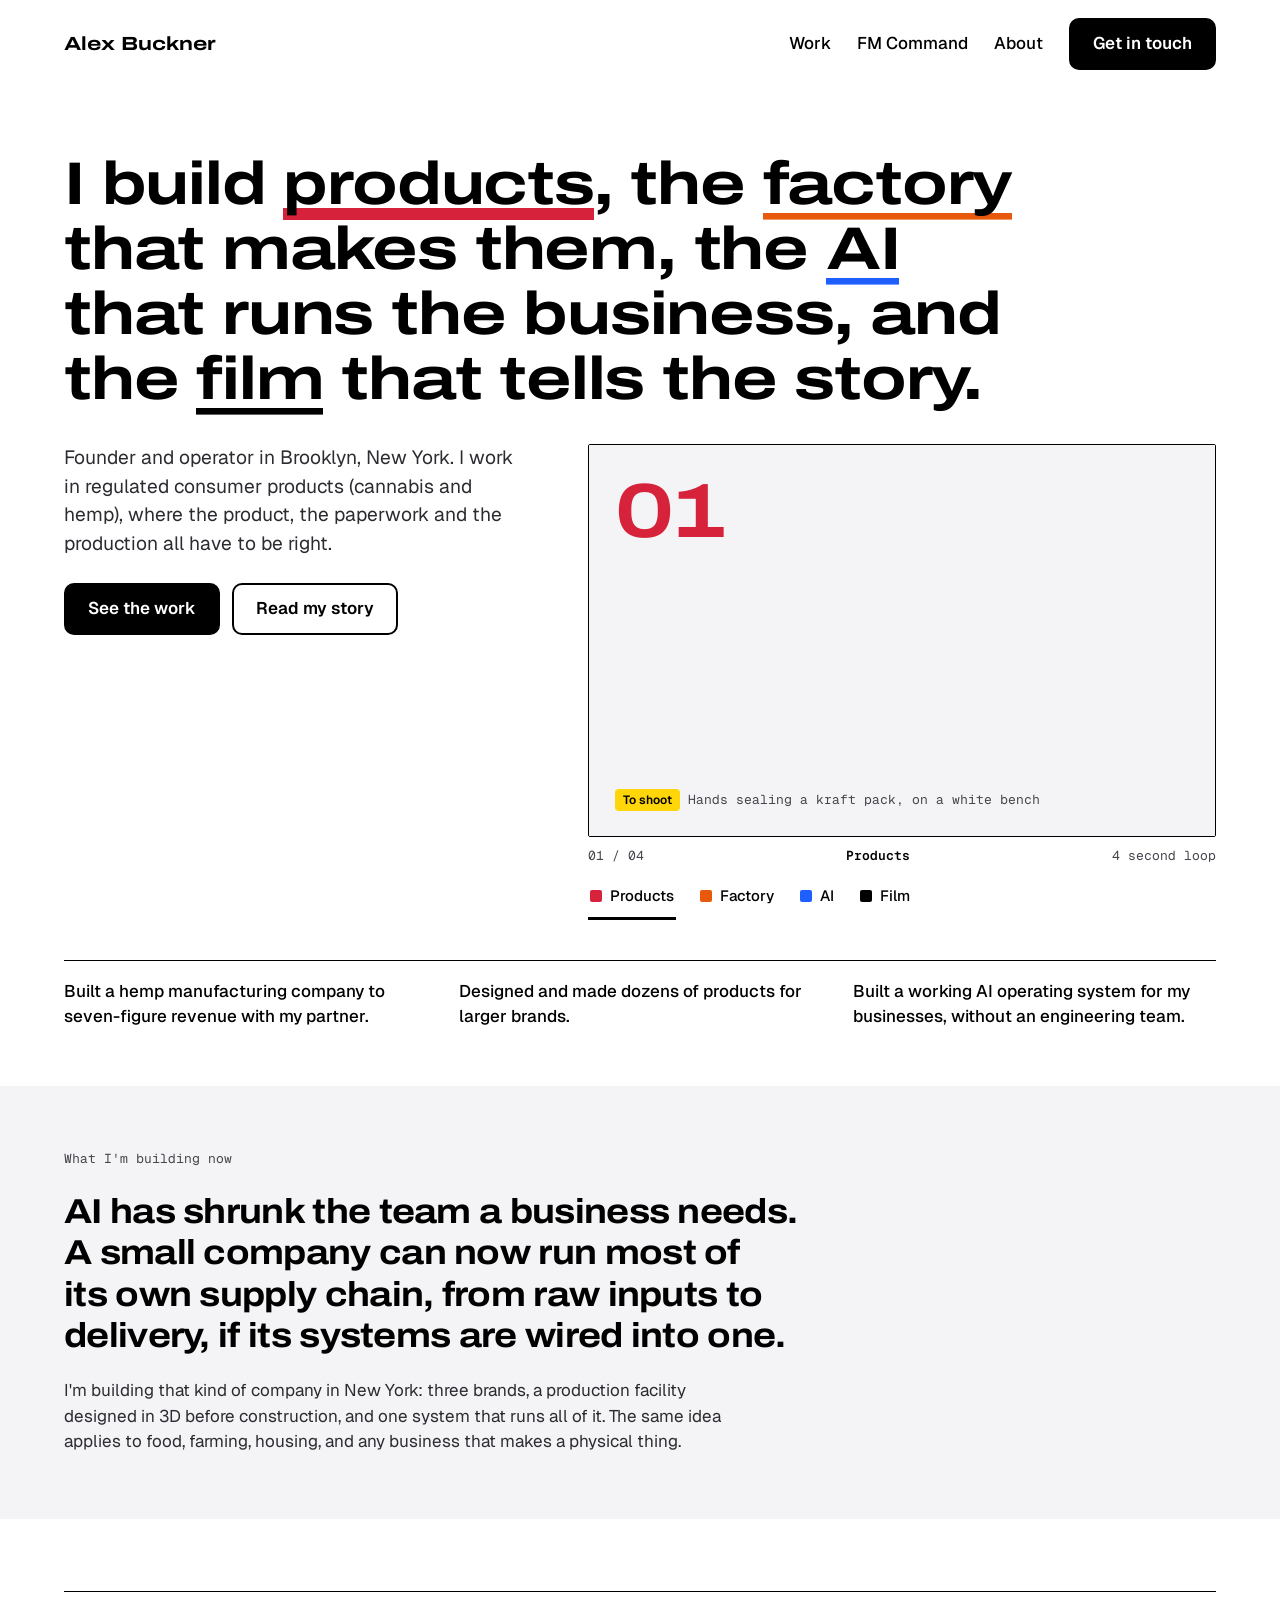
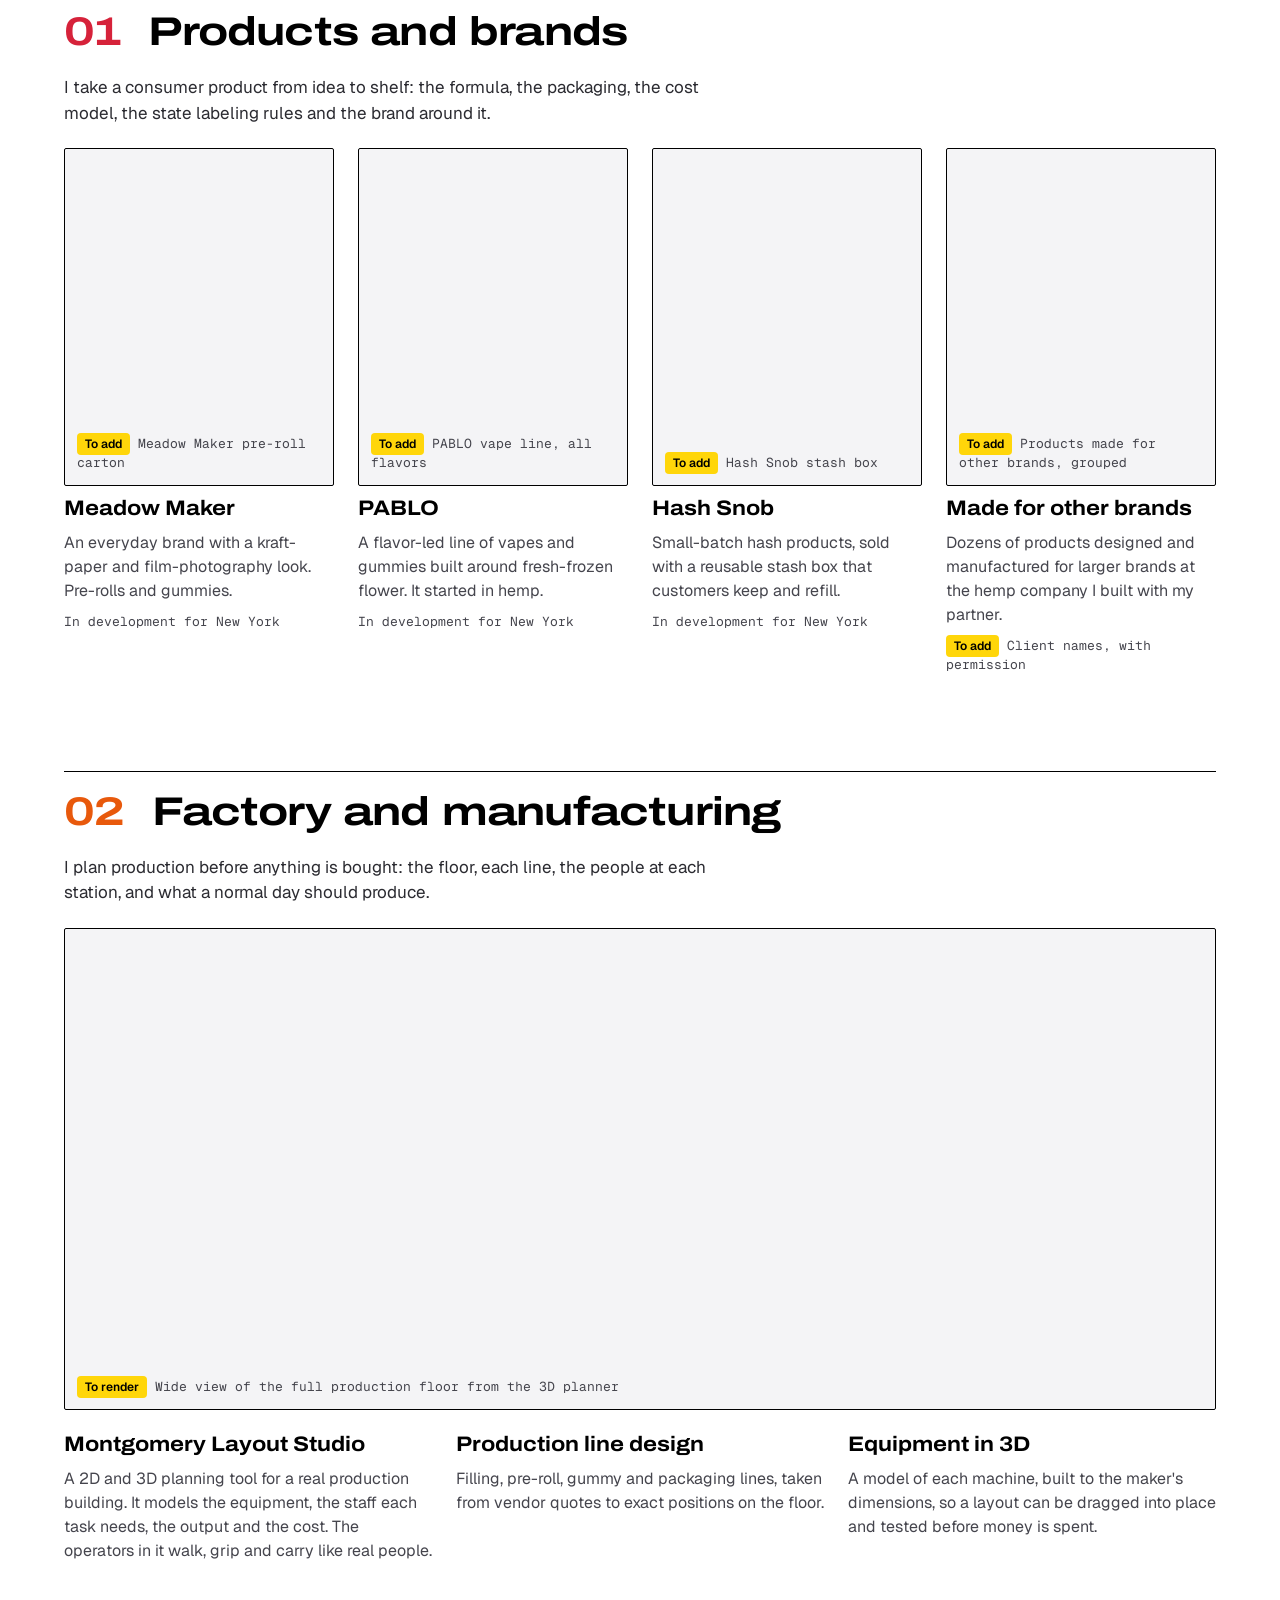
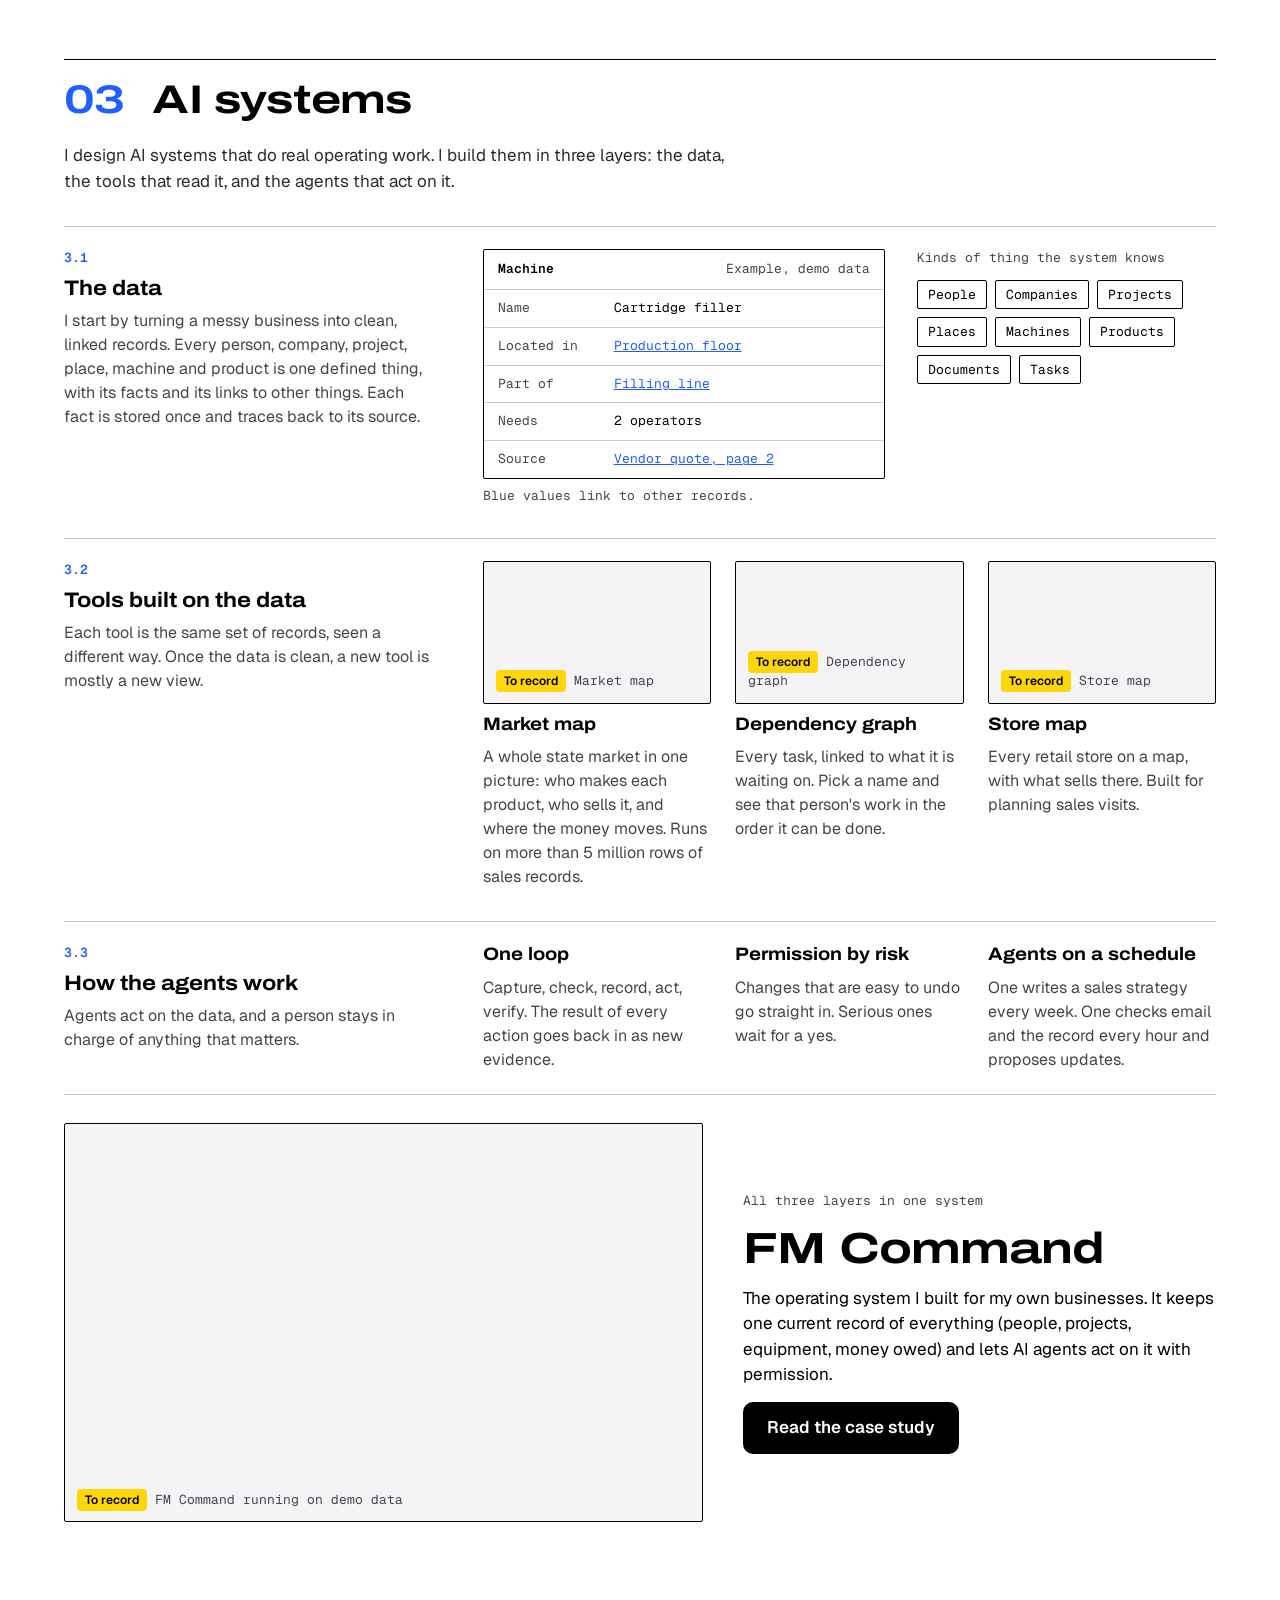
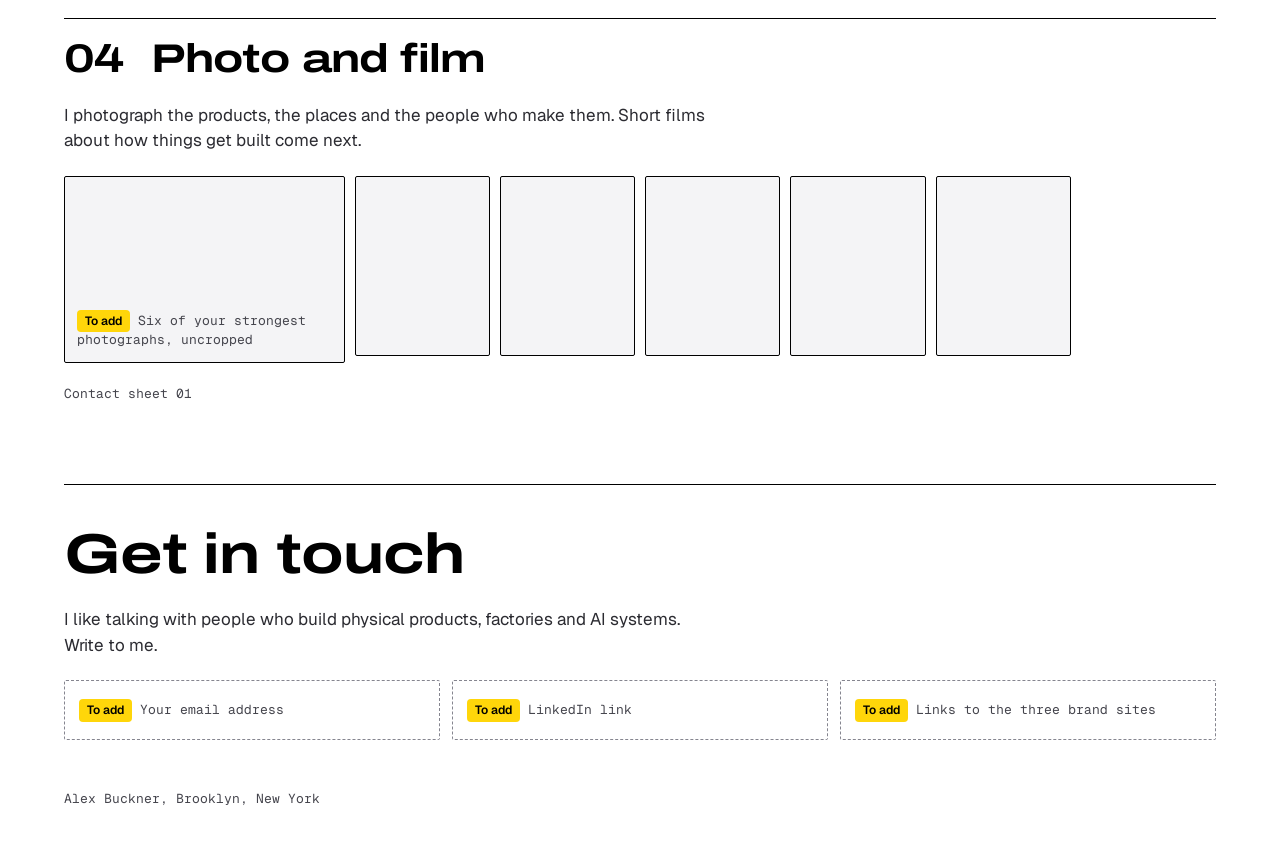
==== index.html @ 39547875 "Start the site from the design canvas: Home, About, FM Command case study, design and collaboration " ====
<!doctype html>
<html lang="en">
<head>
<meta charset="utf-8">
<meta name="viewport" content="width=device-width, initial-scale=1">
<title>Alex Buckner</title>
<meta name="description" content="Founder-operator in Brooklyn. Products, the factory that makes them, the AI that runs the business, and the film that tells the story.">
<meta property="og:title" content="Alex Buckner">
<meta property="og:description" content="Founder-operator in Brooklyn. Products, the factory that makes them, the AI that runs the business, and the film that tells the story.">
<link rel="preconnect" href="https://fonts.googleapis.com">
<link rel="preconnect" href="https://fonts.gstatic.com" crossorigin>
<link href="https://fonts.googleapis.com/css2?family=Archivo:wdth,wght@62..125,100..900&family=Geist:wght@100..900&family=Geist+Mono:wght@100..900&display=swap" rel="stylesheet">
<style>
@view-transition{navigation:auto}
body{margin:0}
p{margin:0}
a{color:#000}a:hover{color:#1F5EFF}
a:focus-visible,button:focus-visible{outline:3px solid #1F5EFF;outline-offset:3px}
.wrap{max-width:1200px;margin:0 auto;padding:0 clamp(20px,5vw,64px)}
.wide{font-family:'Archivo',system-ui,sans-serif;font-stretch:125%;font-weight:700;letter-spacing:-0.02em;line-height:1.08;margin:0;text-wrap:balance}
.h3{font-family:'Archivo',system-ui,sans-serif;margin:0;font-size:21px;font-weight:700;font-stretch:112%;line-height:1.2}
.sub{color:#45454D;font-size:16px}
.mono{font-family:'Geist Mono',ui-monospace,monospace;font-size:13px;line-height:1.45;color:#45454D}
.row{display:flex;flex-wrap:wrap;gap:32px 24px}
.item{min-width:0;display:flex;flex-direction:column;gap:10px}
.g4{display:grid;grid-template-columns:repeat(auto-fill,minmax(230px,1fr));gap:32px 24px}
.g3{display:grid;grid-template-columns:repeat(auto-fill,minmax(300px,1fr));gap:32px 24px}
.frame{box-sizing:border-box;border:1.5px solid #000;border-radius:2px;background:#F4F4F6;display:flex;align-items:flex-end;padding:12px}
.slot{box-sizing:border-box;border:1.5px dashed #85858F;border-radius:2px;display:flex;align-items:center;padding:14px;min-height:60px}
.tag{font-family:'Geist',system-ui,sans-serif;background:#FFD60A;color:#000;font-weight:600;font-size:12px;padding:3px 8px;border-radius:4px;margin-right:8px;white-space:nowrap}
.nav{display:inline-flex;align-items:center;min-height:44px;text-decoration:none;font-weight:500}
.btn{display:inline-flex;align-items:center;min-height:48px;padding:0 22px;border-radius:10px;background:#000;color:#fff;font-weight:600;text-decoration:none;border:2px solid #000;transition:transform .12s ease-out}
.btn:hover{color:#fff;background:#1F5EFF;border-color:#1F5EFF}
.btn:active{transform:scale(.97)}
.u{text-decoration:none;background-repeat:no-repeat;background-position:0 100%;padding-bottom:.05em;transition:background-size .24s cubic-bezier(.23,1,.32,1)}
.shot{position:absolute;inset:0;box-sizing:border-box;display:flex;flex-direction:column;justify-content:space-between;padding:clamp(14px,2.2vw,26px);background:#F4F4F6;transition:opacity .3s ease}
.tab{display:inline-flex;align-items:center;gap:8px;min-height:44px;padding:0 2px;background:none;border:0;border-bottom:3px solid transparent;font:inherit;font-size:15px;font-weight:500;color:#000;cursor:pointer}
.key{flex:none;width:12px;height:12px;border-radius:2px}
.layer{display:flex;flex-wrap:wrap;gap:20px 48px;border-top:1px solid #C9C9CF;padding-top:22px;margin-top:10px}
.lhead{flex:1 1 240px;min-width:0;display:flex;flex-direction:column;gap:8px}
.lbody{flex:2.4 1 420px;min-width:0}
.g2{display:grid;grid-template-columns:repeat(auto-fill,minmax(190px,1fr));gap:28px 24px}
.kv{display:flex;flex-wrap:wrap;gap:2px 16px;padding:9px 14px;border-top:1px solid #C9C9CF}
.k{flex:0 0 100px}
.chip{font-family:'Geist Mono',ui-monospace,monospace;font-size:13px;color:#000;border:1px solid #000;border-radius:2px;padding:4px 10px}
.chap{border-top:1.5px solid #000;padding-top:18px;display:flex;flex-wrap:wrap;gap:6px 28px;align-items:baseline;font-size:clamp(26px,3.2vw,40px)}
@media (prefers-reduced-motion:no-preference){
.u{animation:draw .4s cubic-bezier(.23,1,.32,1) backwards}
.ap{animation:open .8s cubic-bezier(.23,1,.32,1) .3s backwards}
@keyframes draw{from{background-size:0% .11em}}
@keyframes open{from{clip-path:inset(49% 0 49% 0)}}
}
</style>
</head>
<body>
<div style="font-family: 'Geist', system-ui, sans-serif; font-size: 17px; line-height: 1.5; color: #000; background: #fff">

<header class="wrap" style="display: flex; flex-wrap: wrap; align-items: center; justify-content: space-between; gap: 8px 24px; padding-top: 18px; padding-bottom: 18px">
<a href="index.html" class="nav" style="font-family: 'Archivo', system-ui, sans-serif; font-stretch: 125%; font-weight: 700; font-size: 19px">Alex Buckner</a>
<nav aria-label="Main" style="display: flex; flex-wrap: wrap; align-items: center; gap: 6px 26px">
<a href="#work" class="nav">Work</a>
<a href="fm-command.html" class="nav">FM Command</a>
<a href="about.html" class="nav">About</a>
<a href="#contact" class="btn">Get in touch</a>
</nav>
</header>

<section class="wrap" style="padding-top: clamp(28px, 5vw, 72px); padding-bottom: 40px; display: flex; flex-direction: column; gap: 32px">
<h1 class="wide" style="font-size: clamp(34px, 4.7vw, 66px)">I build <a href="#products" class="u" data-pick="0" style="background-image: linear-gradient(#D6223A, #D6223A); background-size: 100% .2em">products</a>, the <a href="#factory" class="u" data-pick="1" style="background-image: linear-gradient(#E8590C, #E8590C); background-size: 100% .11em; animation-delay: .12s">factory</a> that makes them, the <a href="#ai" class="u" data-pick="2" style="background-image: linear-gradient(#1F5EFF, #1F5EFF); background-size: 100% .11em; animation-delay: .24s">AI</a> that runs the business, and the <a href="#film" class="u" data-pick="3" style="background-image: linear-gradient(#000, #000); background-size: 100% .11em; animation-delay: .36s">film</a> that tells the story.</h1>
<div style="display: flex; flex-wrap: wrap; gap: 32px 56px; align-items: flex-start">
<div style="flex: 1 1 320px; min-width: 0; display: flex; flex-direction: column; gap: 24px">
<p style="font-size: clamp(18px, 1.5vw, 21px); max-width: 600px; color: #2B2B31">Founder and operator in Brooklyn, New York. I work in regulated consumer products (cannabis and hemp), where the product, the paperwork and the production all have to be right.</p>
<div class="row" style="gap: 12px">
<a href="#work" class="btn">See the work</a>
<a href="about.html" class="btn" style="background: #fff; color: #000">Read my story</a>
</div>
</div>
<div style="flex: 1.4 1 420px; min-width: 0; display: flex; flex-direction: column; gap: 10px">
<div class="ap" style="position: relative; aspect-ratio: 16 / 10; border: 1.5px solid #000; border-radius: 2px; overflow: hidden; background: #F4F4F6">
<div class="shot" data-shot="0" style="opacity: 1"><p class="wide" style="font-size: clamp(44px, 6vw, 88px); color: #D6223A">01</p><p class="mono"><span class="tag">To shoot</span>Hands sealing a kraft pack, on a white bench</p></div>
<div class="shot" data-shot="1" style="opacity: 0"><p class="wide" style="font-size: clamp(44px, 6vw, 88px); color: #E8590C">02</p><p class="mono"><span class="tag">To render</span>Slow camera move through the 3D factory model</p></div>
<div class="shot" data-shot="2" style="opacity: 0"><p class="wide" style="font-size: clamp(44px, 6vw, 88px); color: #1F5EFF">03</p><p class="mono"><span class="tag">To record</span>FM Command screen capture, demo data</p></div>
<div class="shot" data-shot="3" style="opacity: 0"><p class="wide" style="font-size: clamp(44px, 6vw, 88px); color: #000">04</p><p class="mono"><span class="tag">To shoot</span>Your hands on a lens ring, close</p></div>
</div>
<div class="mono" style="display: flex; flex-wrap: wrap; justify-content: space-between; gap: 4px 20px"><span data-cap-num>01 / 04</span><span data-cap-name style="color: #000; font-weight: 600">Products</span><span>4 second loop</span></div>
<div style="display: flex; flex-wrap: wrap; gap: 4px 22px">
<button type="button" class="tab" data-pick="0" aria-pressed="true" style="border-bottom-color: #000"><span class="key" style="background: #D6223A" aria-hidden="true"></span>Products</button>
<button type="button" class="tab" data-pick="1" aria-pressed="false" style="border-bottom-color: transparent"><span class="key" style="background: #E8590C" aria-hidden="true"></span>Factory</button>
<button type="button" class="tab" data-pick="2" aria-pressed="false" style="border-bottom-color: transparent"><span class="key" style="background: #1F5EFF" aria-hidden="true"></span>AI</button>
<button type="button" class="tab" data-pick="3" aria-pressed="false" style="border-bottom-color: transparent"><span class="key" style="background: #000" aria-hidden="true"></span>Film</button>
</div>
</div>
</div>
</section>

<section class="wrap" style="padding-bottom: 56px">
<div class="row" style="gap: 20px 32px; border-top: 1.5px solid #000; padding-top: 18px">
<p style="flex: 1 1 240px; font-weight: 500">Built a hemp manufacturing company to seven-figure revenue with my partner.</p>
<p style="flex: 1 1 240px; font-weight: 500">Designed and made dozens of products for larger brands.</p>
<p style="flex: 1 1 240px; font-weight: 500">Built a working AI operating system for my businesses, without an engineering team.</p>
</div>
</section>

<section style="background: #F4F4F6">
<div class="wrap" style="padding-top: 64px; padding-bottom: 64px; display: flex; flex-direction: column; gap: 22px">
<p class="mono">What I'm building now</p>
<p class="wide" style="font-size: clamp(22px, 2.7vw, 36px); line-height: 1.2; max-width: 980px; font-stretch: 112%">AI has shrunk the team a business needs. A small company can now run most of its own supply chain, from raw inputs to delivery, if its systems are wired into one.</p>
<p style="max-width: 680px; color: #2B2B31">I'm building that kind of company in New York: three brands, a production facility designed in 3D before construction, and one system that runs all of it. The same idea applies to food, farming, housing, and any business that makes a physical thing.</p>
</div>
</section>

<div id="work">

<section id="products" class="wrap" style="padding-top: 72px; padding-bottom: 40px; display: flex; flex-direction: column; gap: 22px">
<div class="chap"><p class="wide" style="font-size: inherit; color: #D6223A" aria-hidden="true">01</p><h2 class="wide" style="font-size: inherit">Products and brands</h2></div>
<p style="max-width: 680px; color: #2B2B31">I take a consumer product from idea to shelf: the formula, the packaging, the cost model, the state labeling rules and the brand around it.</p>
<div class="g4">
<article class="item">
<div class="frame mono" style="aspect-ratio: 4 / 5"><span><span class="tag">To add</span>Meadow Maker pre-roll carton</span></div>
<h3 class="h3">Meadow Maker</h3>
<p class="sub">An everyday brand with a kraft-paper and film-photography look. Pre-rolls and gummies.</p>
<p class="mono">In development for New York</p>
</article>
<article class="item">
<div class="frame mono" style="aspect-ratio: 4 / 5"><span><span class="tag">To add</span>PABLO vape line, all flavors</span></div>
<h3 class="h3">PABLO</h3>
<p class="sub">A flavor-led line of vapes and gummies built around fresh-frozen flower. It started in hemp.</p>
<p class="mono">In development for New York</p>
</article>
<article class="item">
<div class="frame mono" style="aspect-ratio: 4 / 5"><span><span class="tag">To add</span>Hash Snob stash box</span></div>
<h3 class="h3">Hash Snob</h3>
<p class="sub">Small-batch hash products, sold with a reusable stash box that customers keep and refill.</p>
<p class="mono">In development for New York</p>
</article>
<article class="item">
<div class="frame mono" style="aspect-ratio: 4 / 5"><span><span class="tag">To add</span>Products made for other brands, grouped</span></div>
<h3 class="h3">Made for other brands</h3>
<p class="sub">Dozens of products designed and manufactured for larger brands at the hemp company I built with my partner.</p>
<p class="mono"><span class="tag">To add</span>Client names, with permission</p>
</article>
</div>
</section>

<section id="factory" class="wrap" style="padding-top: 56px; padding-bottom: 40px; display: flex; flex-direction: column; gap: 22px">
<div class="chap"><p class="wide" style="font-size: inherit; color: #E8590C" aria-hidden="true">02</p><h2 class="wide" style="font-size: inherit">Factory and manufacturing</h2></div>
<p style="max-width: 680px; color: #2B2B31">I plan production before anything is bought: the floor, each line, the people at each station, and what a normal day should produce.</p>
<div class="frame mono" style="aspect-ratio: 2.39 / 1"><span><span class="tag">To render</span>Wide view of the full production floor from the 3D planner</span></div>
<div class="g3">
<article class="item">
<h3 class="h3">Montgomery Layout Studio</h3>
<p class="sub">A 2D and 3D planning tool for a real production building. It models the equipment, the staff each task needs, the output and the cost. The operators in it walk, grip and carry like real people.</p>
</article>
<article class="item">
<h3 class="h3">Production line design</h3>
<p class="sub">Filling, pre-roll, gummy and packaging lines, taken from vendor quotes to exact positions on the floor.</p>
</article>
<article class="item">
<h3 class="h3">Equipment in 3D</h3>
<p class="sub">A model of each machine, built to the maker's dimensions, so a layout can be dragged into place and tested before money is spent.</p>
</article>
</div>
</section>

<section id="ai" class="wrap" style="padding-top: 56px; padding-bottom: 40px; display: flex; flex-direction: column; gap: 22px">
<div class="chap"><p class="wide" style="font-size: inherit; color: #1F5EFF" aria-hidden="true">03</p><h2 class="wide" style="font-size: inherit">AI systems</h2></div>
<p style="max-width: 680px; color: #2B2B31">I design AI systems that do real operating work. I build them in three layers: the data, the tools that read it, and the agents that act on it.</p>

<div class="layer">
<div class="lhead">
<p class="mono" style="color: #1F5EFF; font-weight: 600">3.1</p>
<h3 class="h3">The data</h3>
<p class="sub">I start by turning a messy business into clean, linked records. Every person, company, project, place, machine and product is one defined thing, with its facts and its links to other things. Each fact is stored once and traces back to its source.</p>
</div>
<div class="lbody" style="display: flex; flex-wrap: wrap; gap: 20px 32px; align-items: flex-start">
<div style="flex: 1.3 1 300px; min-width: 0; display: flex; flex-direction: column; gap: 8px">
<div class="mono" style="border: 1.5px solid #000; border-radius: 2px">
<p style="display: flex; flex-wrap: wrap; justify-content: space-between; gap: 2px 12px; padding: 10px 14px"><span style="color: #000; font-weight: 600">Machine</span><span>Example, demo data</span></p>
<p class="kv"><span class="k">Name</span><span style="color: #000">Cartridge filler</span></p>
<p class="kv"><span class="k">Located in</span><span style="color: #1F5EFF; text-decoration: underline">Production floor</span></p>
<p class="kv"><span class="k">Part of</span><span style="color: #1F5EFF; text-decoration: underline">Filling line</span></p>
<p class="kv"><span class="k">Needs</span><span style="color: #000">2 operators</span></p>
<p class="kv"><span class="k">Source</span><span style="color: #1F5EFF; text-decoration: underline">Vendor quote, page 2</span></p>
</div>
<p class="mono">Blue values link to other records.</p>
</div>
<div style="flex: 1 1 220px; min-width: 0; display: flex; flex-direction: column; gap: 12px">
<p class="mono">Kinds of thing the system knows</p>
<div style="display: flex; flex-wrap: wrap; gap: 8px">
<span class="chip">People</span><span class="chip">Companies</span><span class="chip">Projects</span><span class="chip">Places</span><span class="chip">Machines</span><span class="chip">Products</span><span class="chip">Documents</span><span class="chip">Tasks</span>
</div>
</div>
</div>
</div>

<div class="layer">
<div class="lhead">
<p class="mono" style="color: #1F5EFF; font-weight: 600">3.2</p>
<h3 class="h3">Tools built on the data</h3>
<p class="sub">Each tool is the same set of records, seen a different way. Once the data is clean, a new tool is mostly a new view.</p>
</div>
<div class="lbody g2">
<article class="item">
<div class="frame mono" style="aspect-ratio: 16 / 10"><span><span class="tag">To record</span>Market map</span></div>
<h3 class="h3" style="font-size: 18px">Market map</h3>
<p class="sub">A whole state market in one picture: who makes each product, who sells it, and where the money moves. Runs on more than 5 million rows of sales records.</p>
</article>
<article class="item">
<div class="frame mono" style="aspect-ratio: 16 / 10"><span><span class="tag">To record</span>Dependency graph</span></div>
<h3 class="h3" style="font-size: 18px">Dependency graph</h3>
<p class="sub">Every task, linked to what it is waiting on. Pick a name and see that person's work in the order it can be done.</p>
</article>
<article class="item">
<div class="frame mono" style="aspect-ratio: 16 / 10"><span><span class="tag">To record</span>Store map</span></div>
<h3 class="h3" style="font-size: 18px">Store map</h3>
<p class="sub">Every retail store on a map, with what sells there. Built for planning sales visits.</p>
</article>
</div>
</div>

<div class="layer">
<div class="lhead">
<p class="mono" style="color: #1F5EFF; font-weight: 600">3.3</p>
<h3 class="h3">How the agents work</h3>
<p class="sub">Agents act on the data, and a person stays in charge of anything that matters.</p>
</div>
<div class="lbody g2">
<article class="item">
<h3 class="h3" style="font-size: 18px">One loop</h3>
<p class="sub">Capture, check, record, act, verify. The result of every action goes back in as new evidence.</p>
</article>
<article class="item">
<h3 class="h3" style="font-size: 18px">Permission by risk</h3>
<p class="sub">Changes that are easy to undo go straight in. Serious ones wait for a yes.</p>
</article>
<article class="item">
<h3 class="h3" style="font-size: 18px">Agents on a schedule</h3>
<p class="sub">One writes a sales strategy every week. One checks email and the record every hour and proposes updates.</p>
</article>
</div>
</div>

<article style="border-top: 1px solid #C9C9CF; padding-top: 28px; display: flex; flex-wrap: wrap; gap: 24px 40px; align-items: center">
<div class="frame mono" style="flex: 1.5 1 380px; min-width: 0; aspect-ratio: 16 / 10"><span><span class="tag">To record</span>FM Command running on demo data</span></div>
<div style="flex: 1 1 300px; min-width: 0; display: flex; flex-direction: column; gap: 14px; align-items: flex-start">
<p class="mono">All three layers in one system</p>
<h3 class="wide" style="font-size: clamp(28px, 3.4vw, 44px)">FM Command</h3>
<p>The operating system I built for my own businesses. It keeps one current record of everything (people, projects, equipment, money owed) and lets AI agents act on it with permission.</p>
<a href="fm-command.html" class="btn">Read the case study</a>
</div>
</article>
</section>

<section id="film" class="wrap" style="padding-top: 56px; padding-bottom: 80px; display: flex; flex-direction: column; gap: 22px">
<div class="chap"><p class="wide" style="font-size: inherit; color: #000" aria-hidden="true">04</p><h2 class="wide" style="font-size: inherit">Photo and film</h2></div>
<p style="max-width: 680px; color: #2B2B31">I photograph the products, the places and the people who make them. Short films about how things get built come next.</p>
<div style="display: grid; grid-template-columns: repeat(auto-fill, minmax(130px, 1fr)); gap: 10px">
<div class="frame mono" style="grid-column: span 2; aspect-ratio: 3 / 2"><span><span class="tag">To add</span>Six of your strongest photographs, uncropped</span></div>
<div class="frame" style="aspect-ratio: 3 / 4"></div>
<div class="frame" style="aspect-ratio: 3 / 4"></div>
<div class="frame" style="aspect-ratio: 3 / 4"></div>
<div class="frame" style="aspect-ratio: 3 / 4"></div>
<div class="frame" style="aspect-ratio: 3 / 4"></div>
</div>
<p class="mono">Contact sheet 01</p>
</section>

</div>

<footer id="contact" class="wrap" style="padding-bottom: 56px">
<div style="border-top: 1.5px solid #000; padding-top: 40px; display: flex; flex-direction: column; gap: 22px">
<h2 class="wide" style="font-size: clamp(30px, 4.4vw, 60px)">Get in touch</h2>
<p style="max-width: 640px; color: #2B2B31">I like talking with people who build physical products, factories and AI systems. Write to me.</p>
<div class="row" style="gap: 12px">
<p class="slot mono" style="flex: 1 1 240px"><span class="tag">To add</span>Your email address</p>
<p class="slot mono" style="flex: 1 1 240px"><span class="tag">To add</span>LinkedIn link</p>
<p class="slot mono" style="flex: 1 1 240px"><span class="tag">To add</span>Links to the three brand sites</p>
</div>
<p class="mono" style="margin-top: 28px">Alex Buckner, Brooklyn, New York</p>
</div>
</footer>

</div>
<script src="hero.js" defer></script>
</body>
</html>
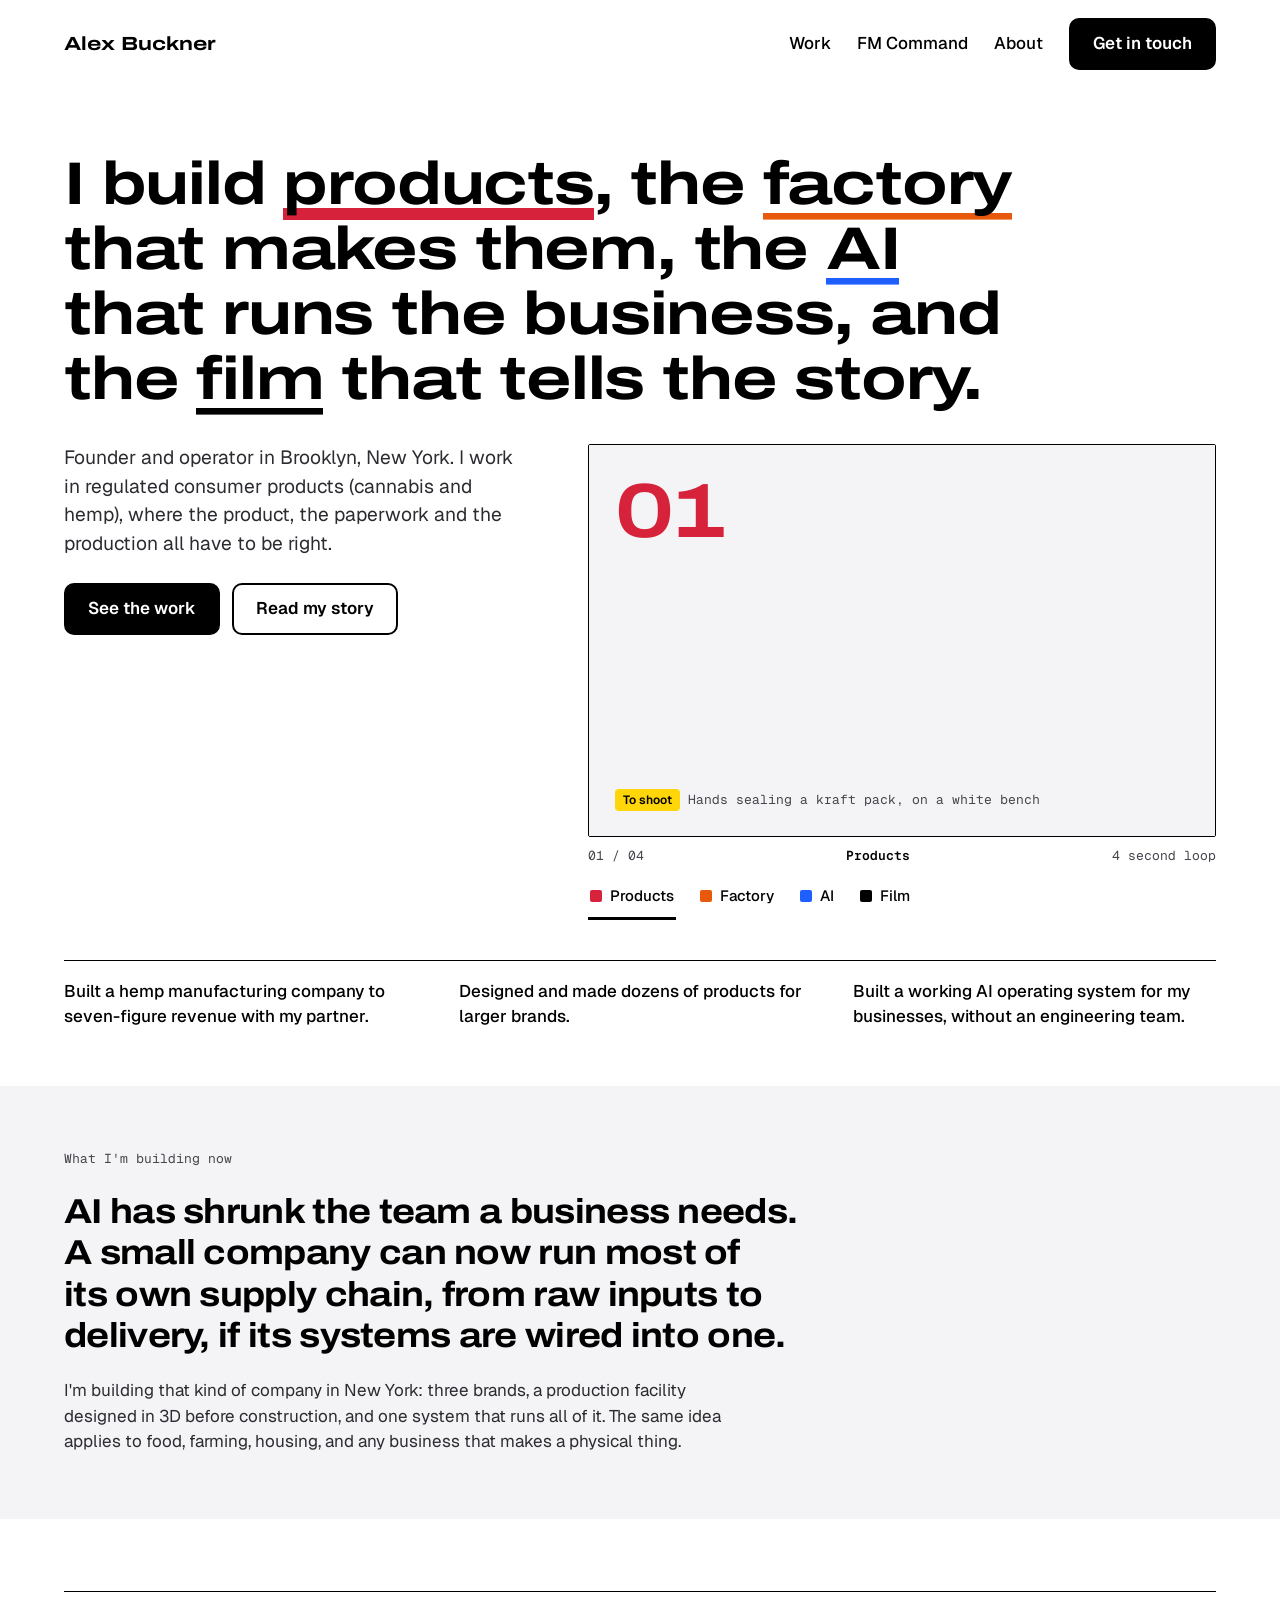
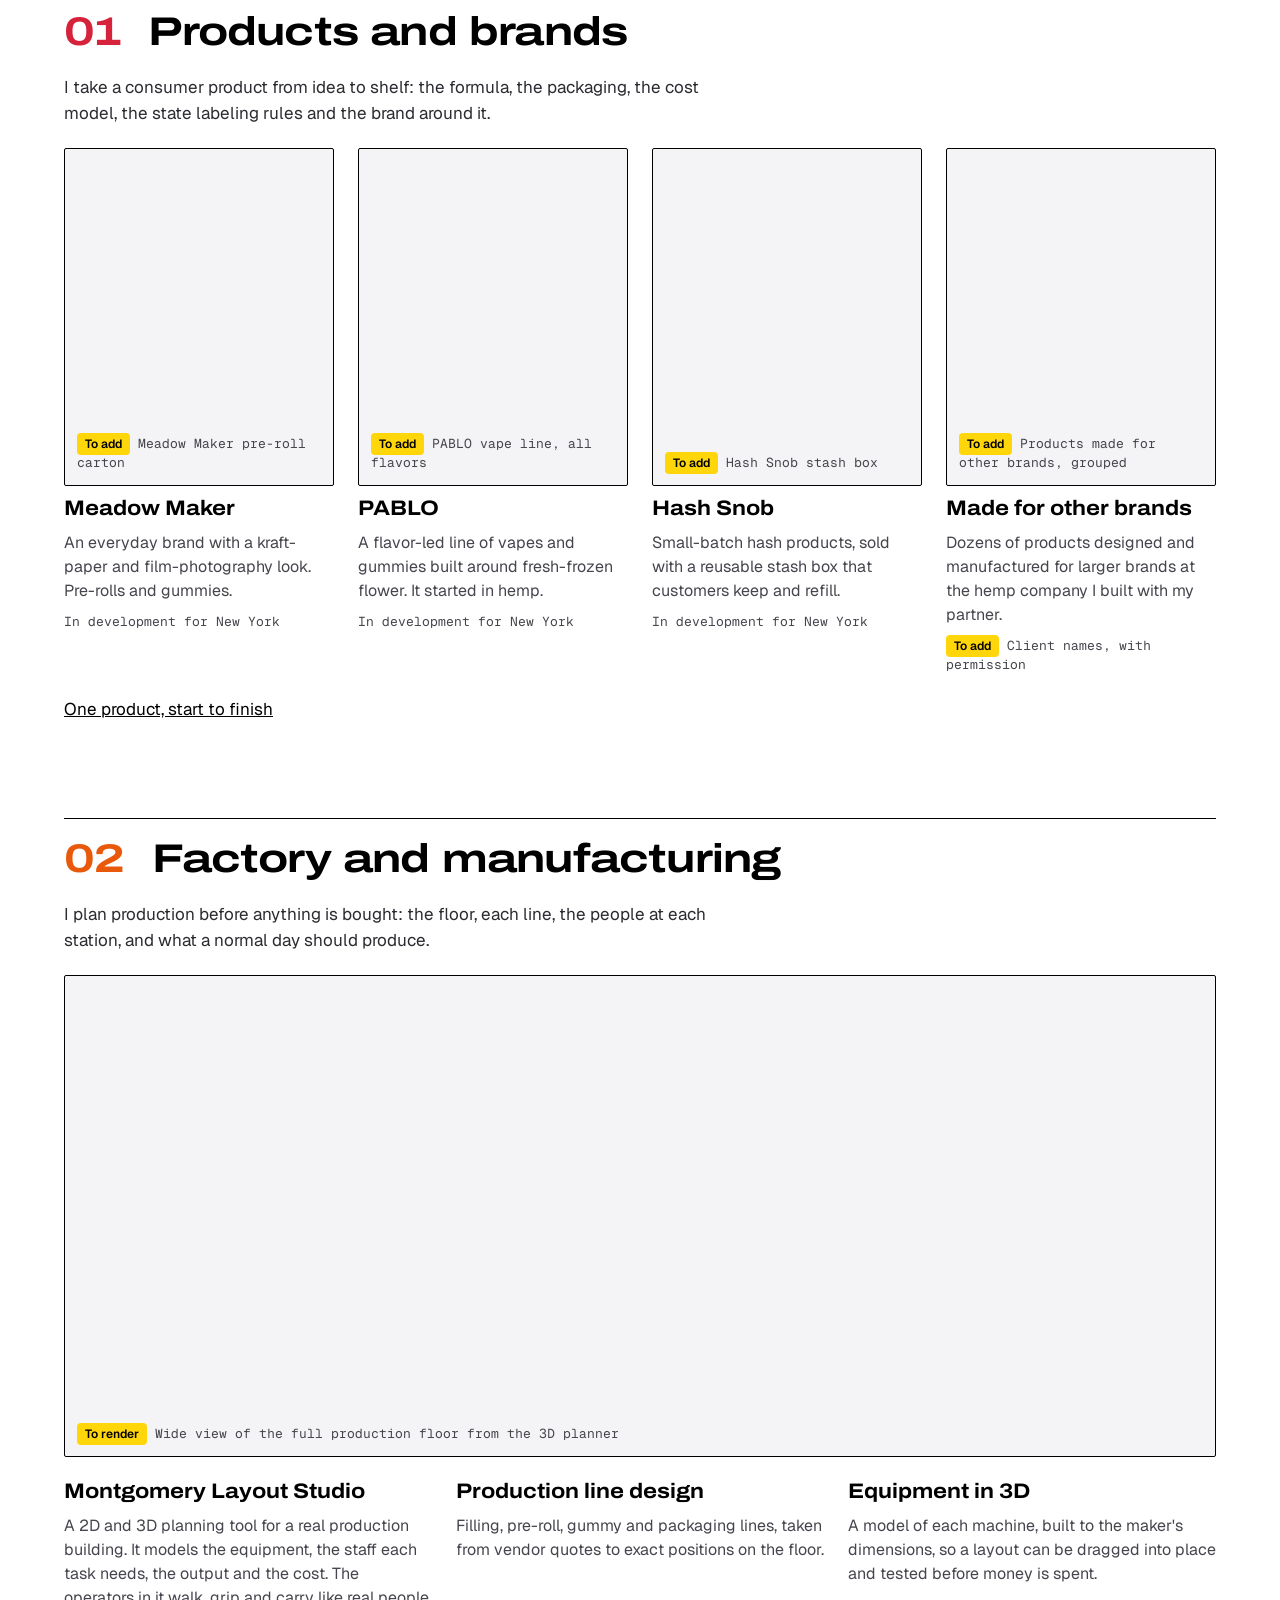
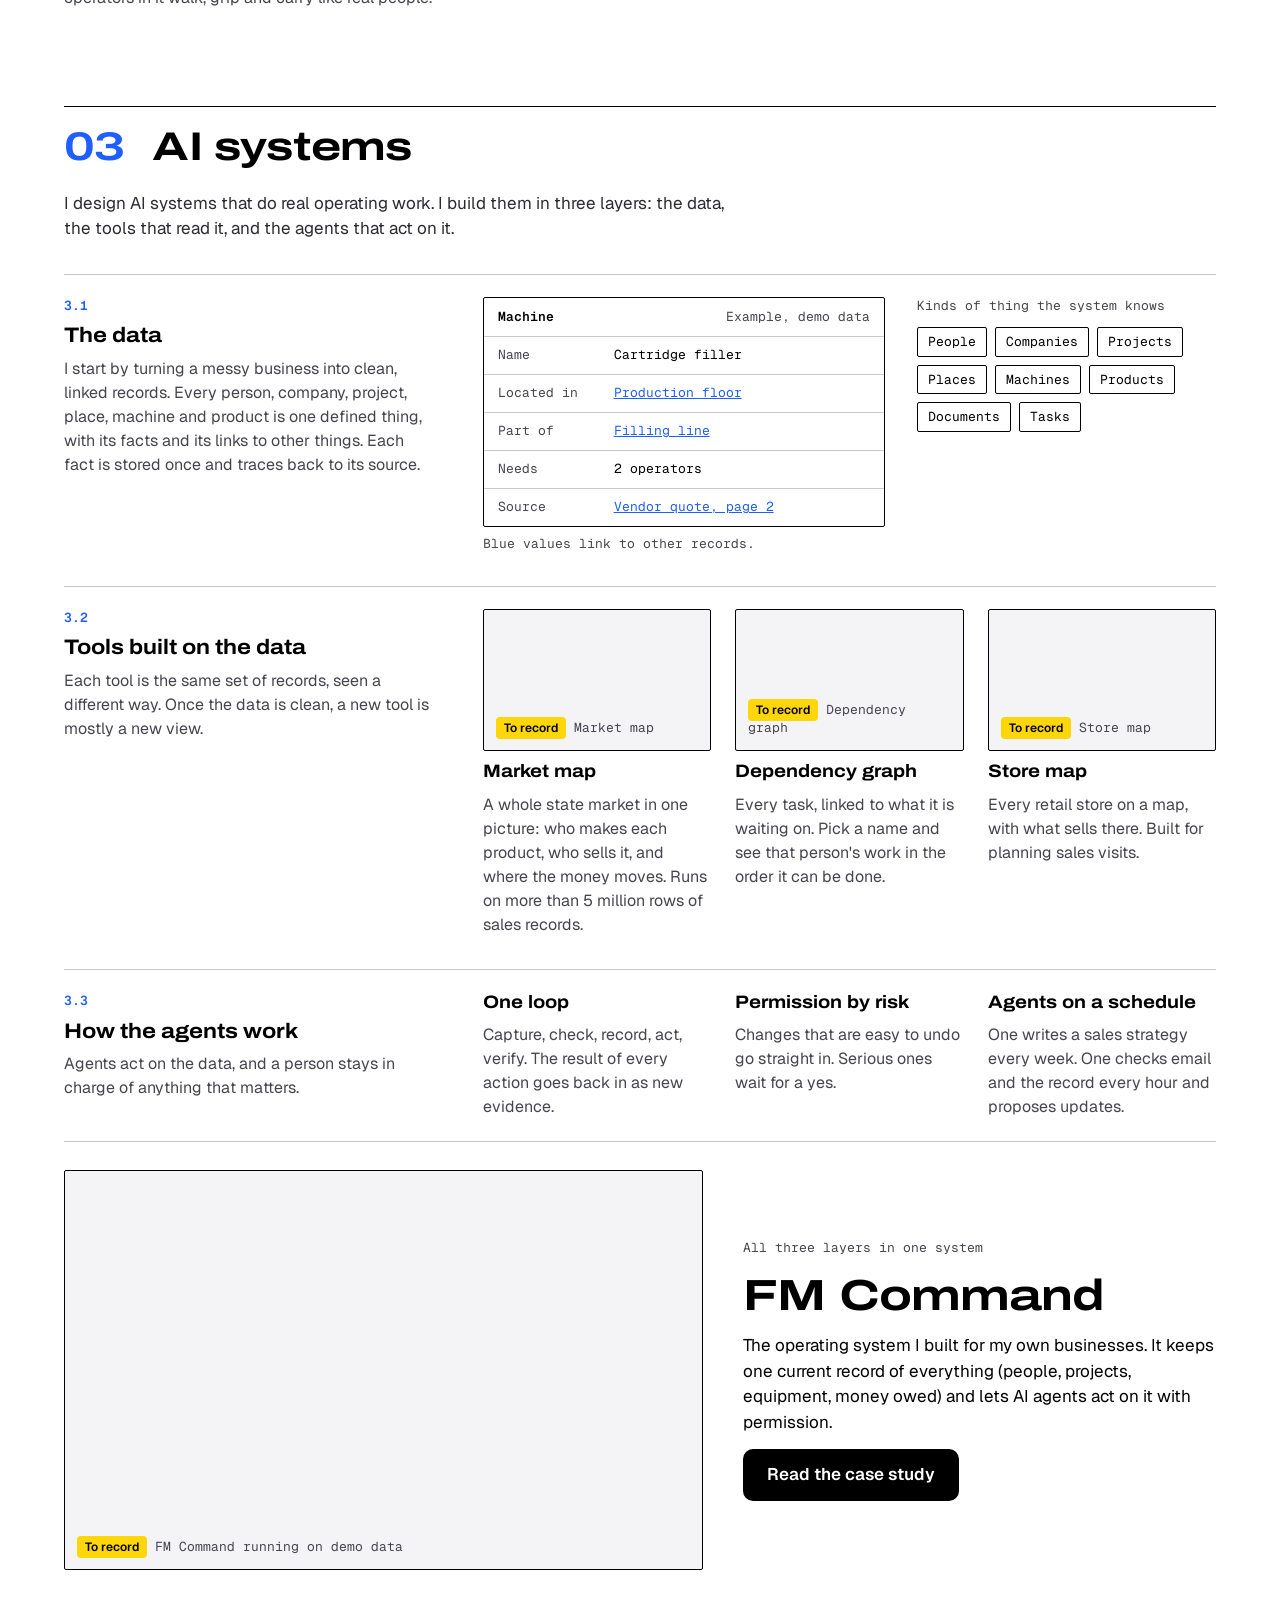
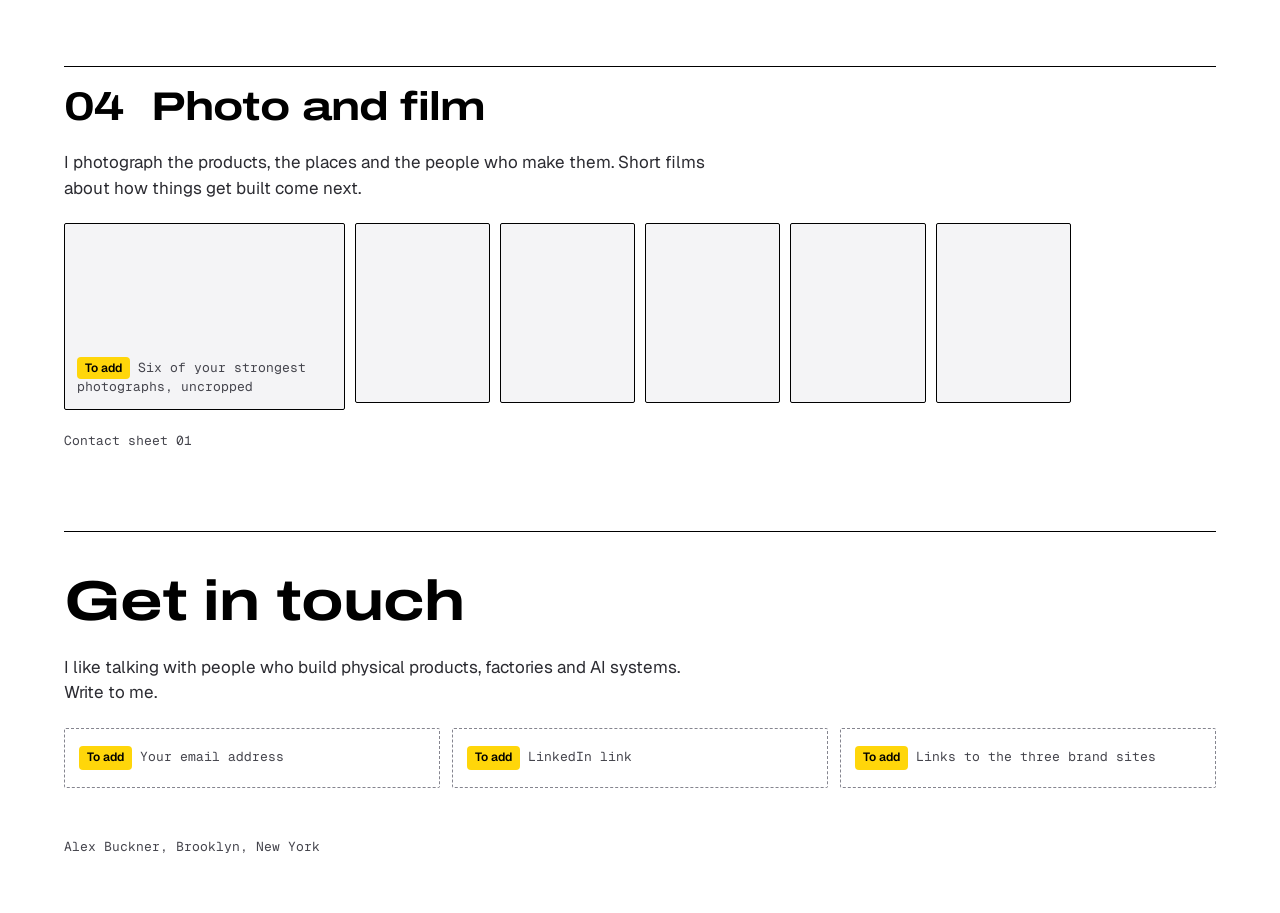
==== commit 3aca4d2e: "Draft One product, start to finish as a linked case study" ====
--- a/index.html
+++ b/index.html
@@ -140,6 +140,7 @@
 <p class="mono"><span class="tag">To add</span>Client names, with permission</p>
 </article>
 </div>
+<p><a href="one-product-start-to-finish.html">One product, start to finish</a></p>
 </section>
 
 <section id="factory" class="wrap" style="padding-top: 56px; padding-bottom: 40px; display: flex; flex-direction: column; gap: 22px">
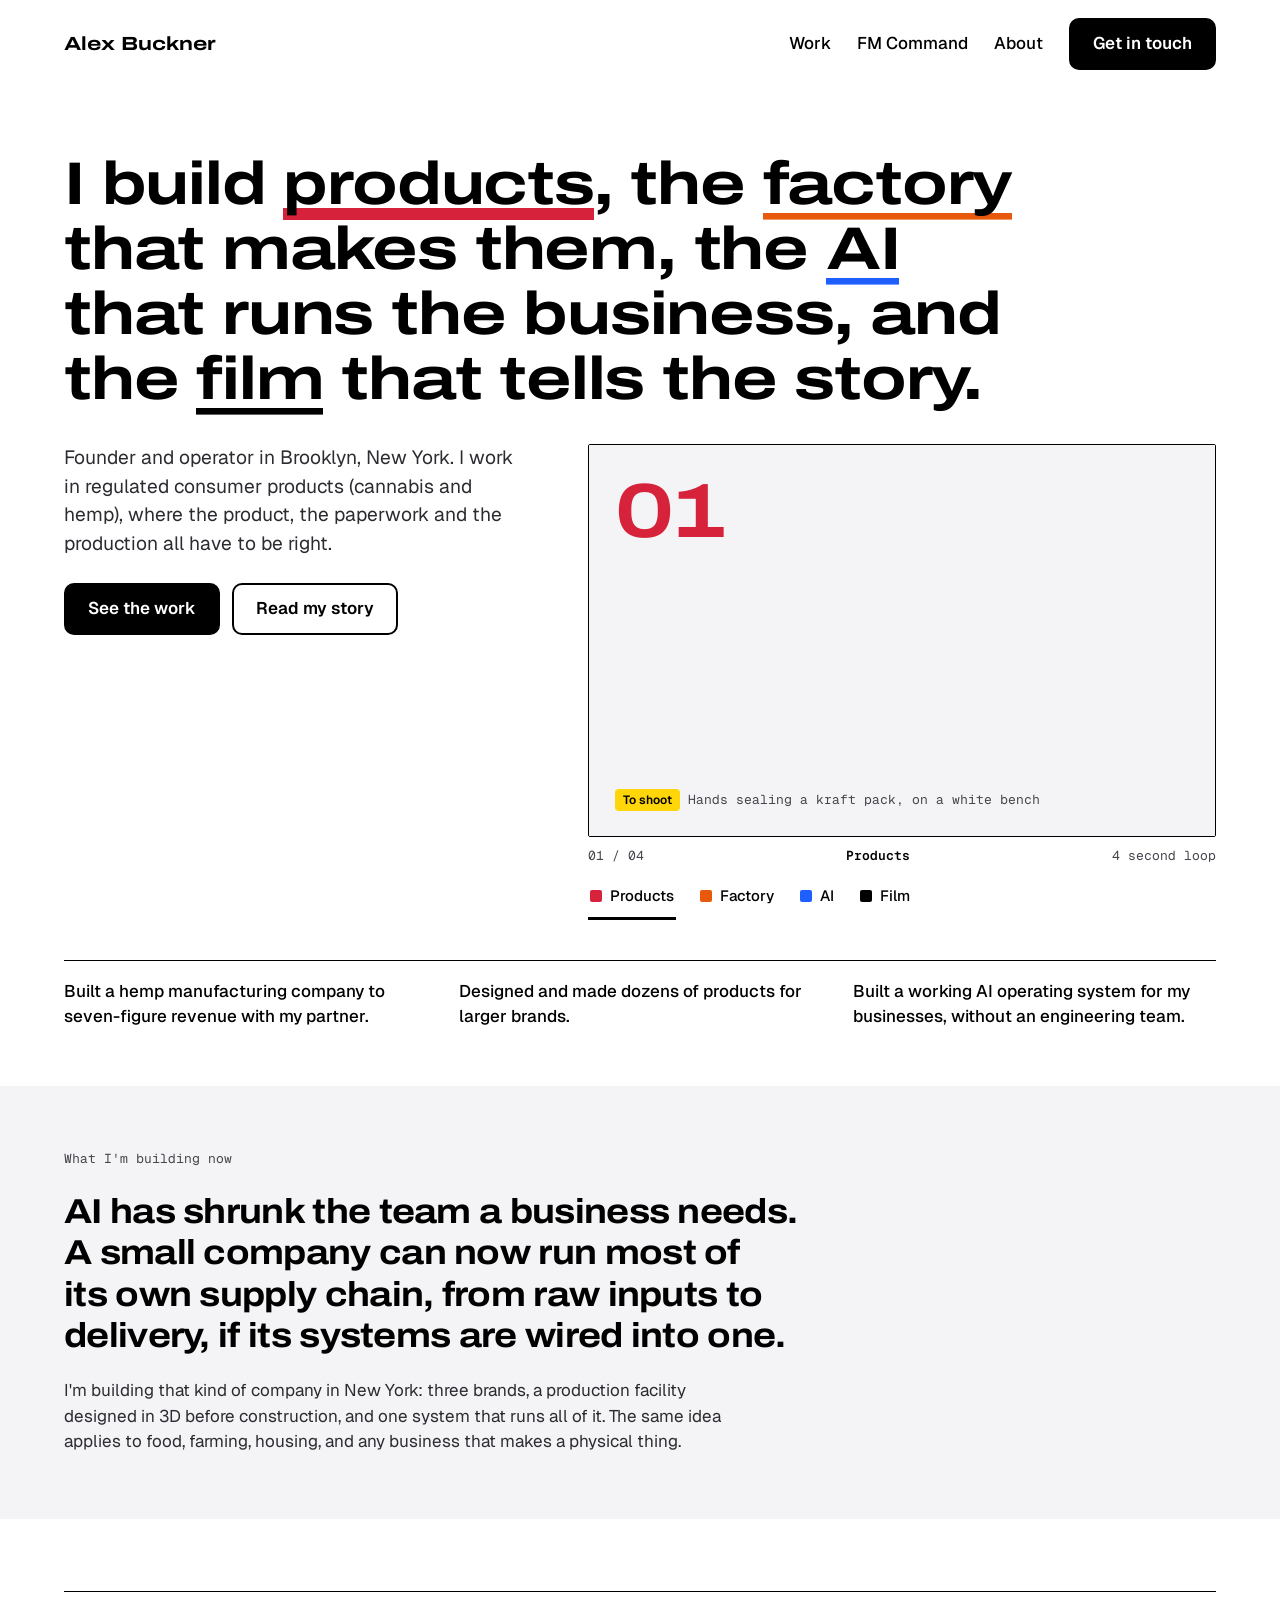
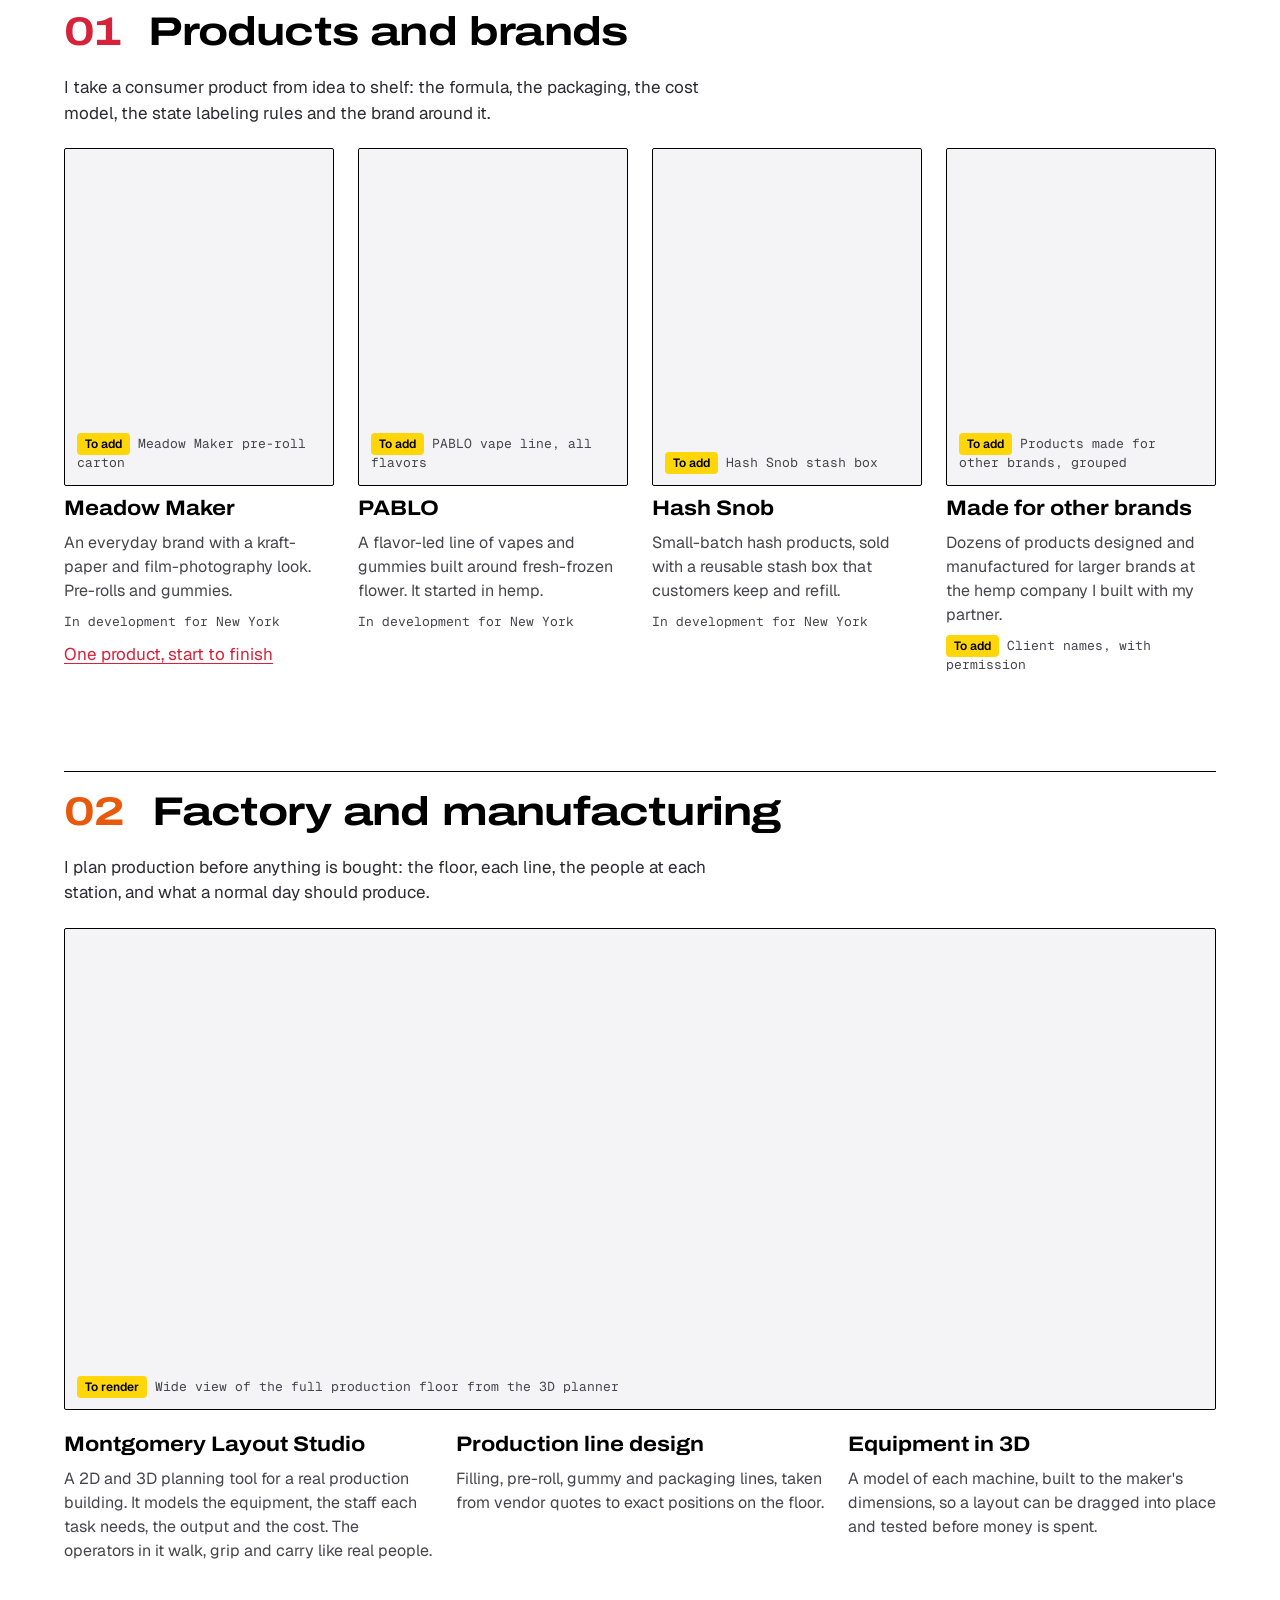
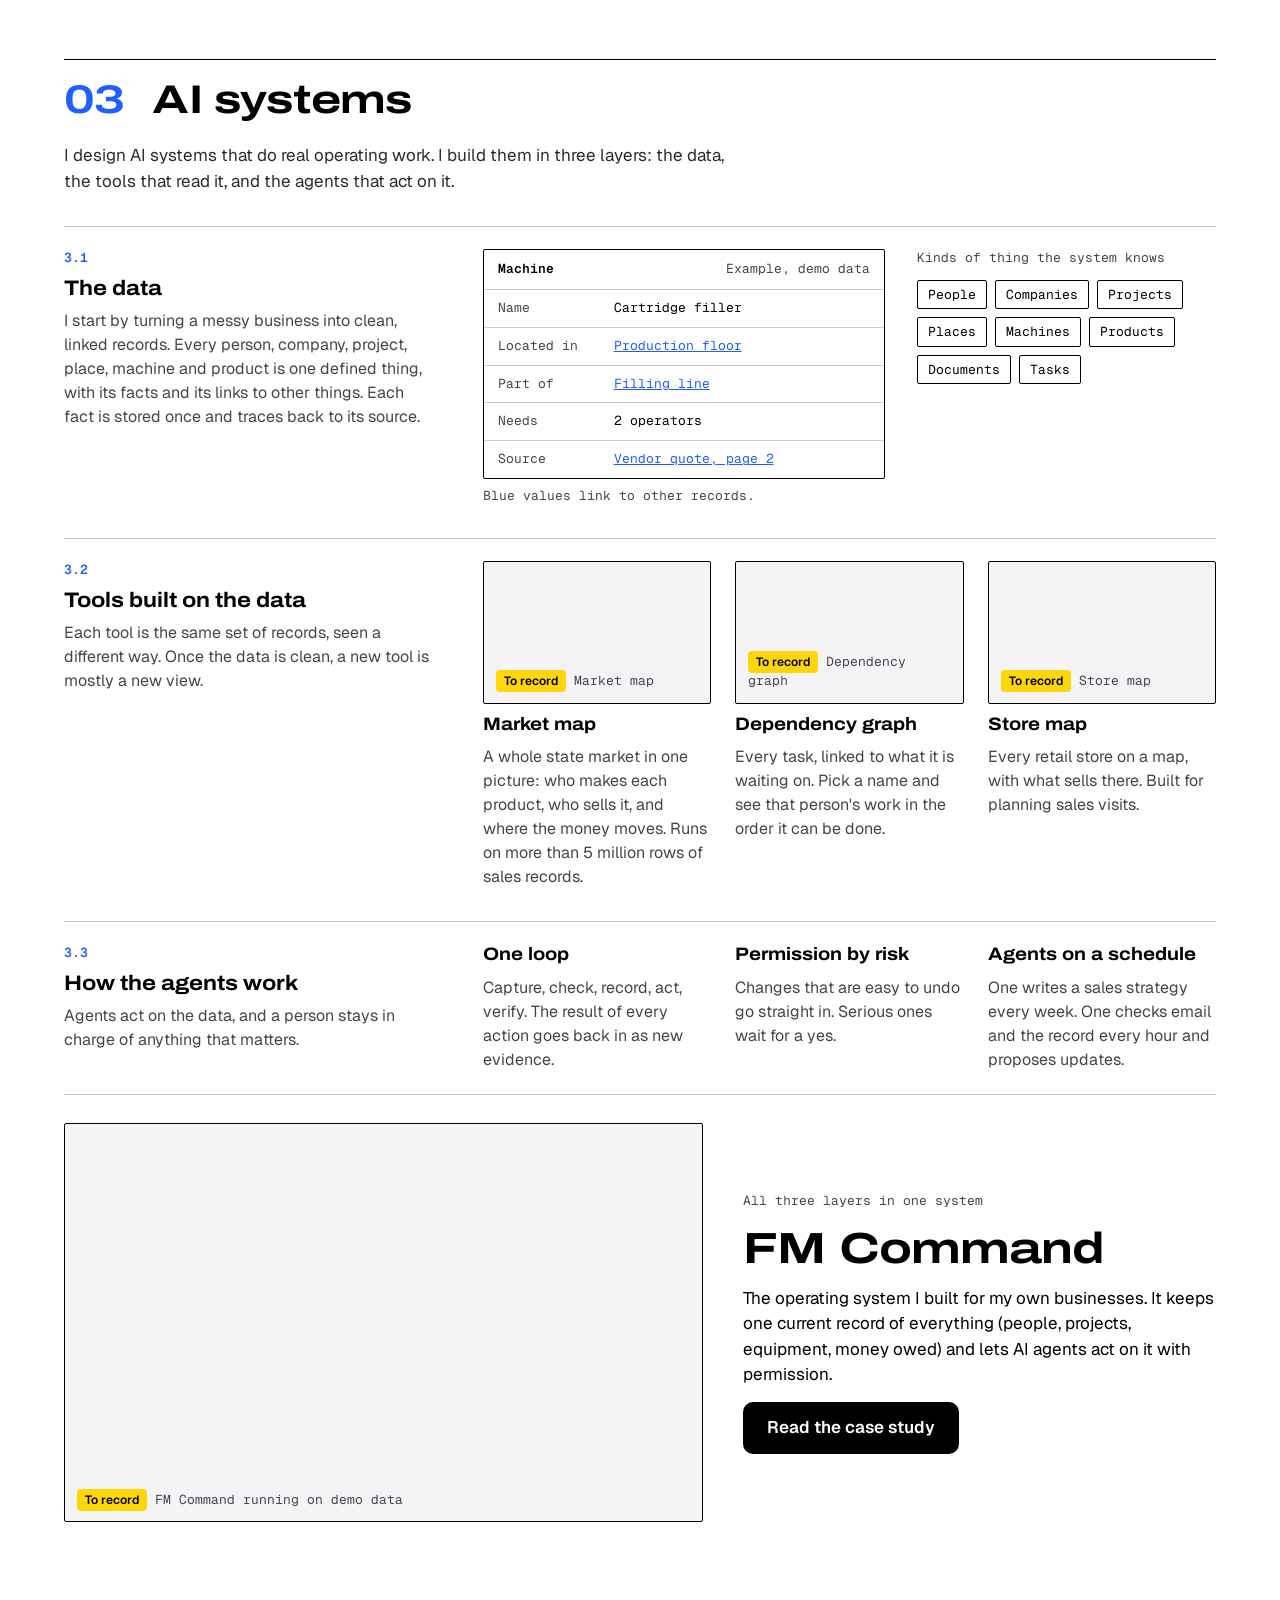
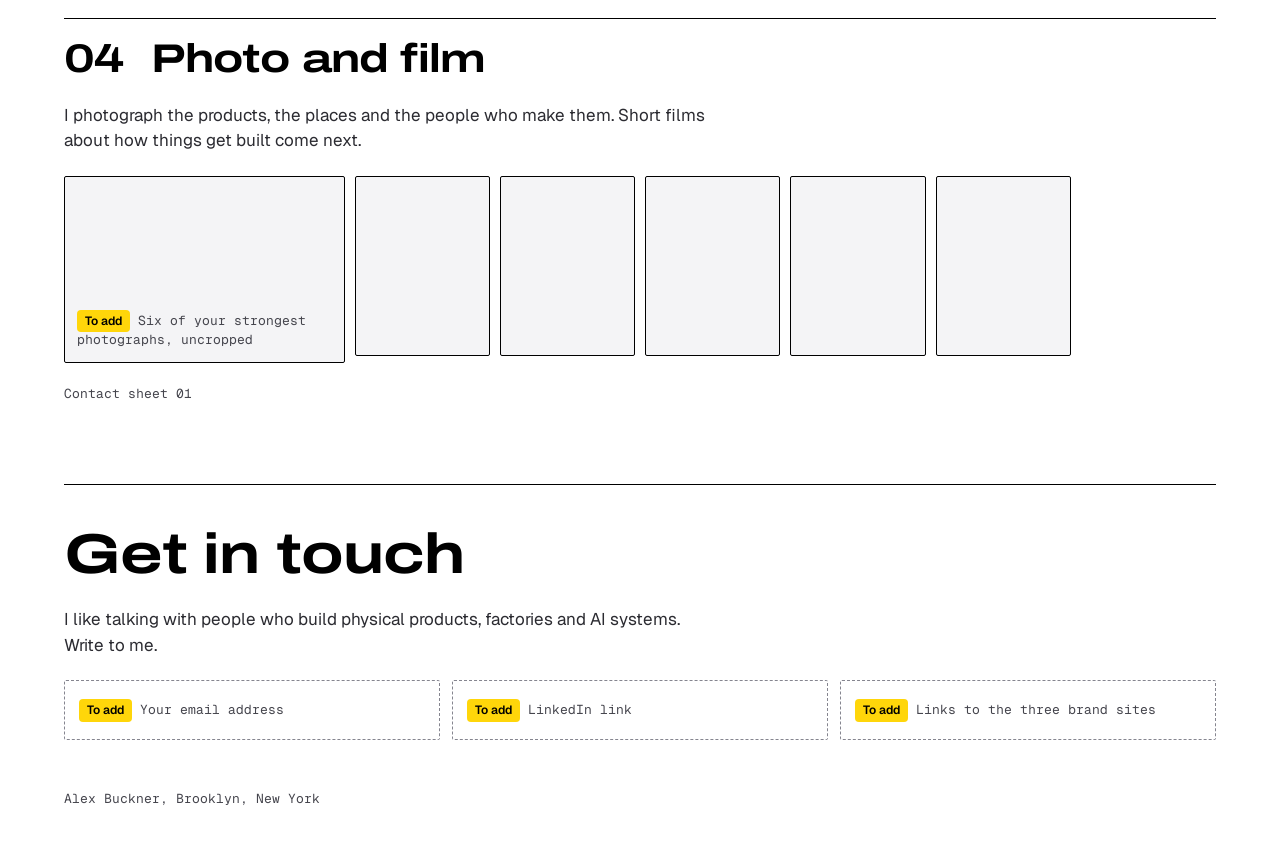
==== commit b4a1ad19: "Tell the Sweet Plum product story from packaging study to proposed packing trial" ====
--- a/index.html
+++ b/index.html
@@ -120,6 +120,7 @@
 <h3 class="h3">Meadow Maker</h3>
 <p class="sub">An everyday brand with a kraft-paper and film-photography look. Pre-rolls and gummies.</p>
 <p class="mono">In development for New York</p>
+<a href="one-product-start-to-finish.html" style="color: #D6223A; text-underline-offset: .2em">One product, start to finish</a>
 </article>
 <article class="item">
 <div class="frame mono" style="aspect-ratio: 4 / 5"><span><span class="tag">To add</span>PABLO vape line, all flavors</span></div>
@@ -140,7 +141,6 @@
 <p class="mono"><span class="tag">To add</span>Client names, with permission</p>
 </article>
 </div>
-<p><a href="one-product-start-to-finish.html">One product, start to finish</a></p>
 </section>
 
 <section id="factory" class="wrap" style="padding-top: 56px; padding-bottom: 40px; display: flex; flex-direction: column; gap: 22px">
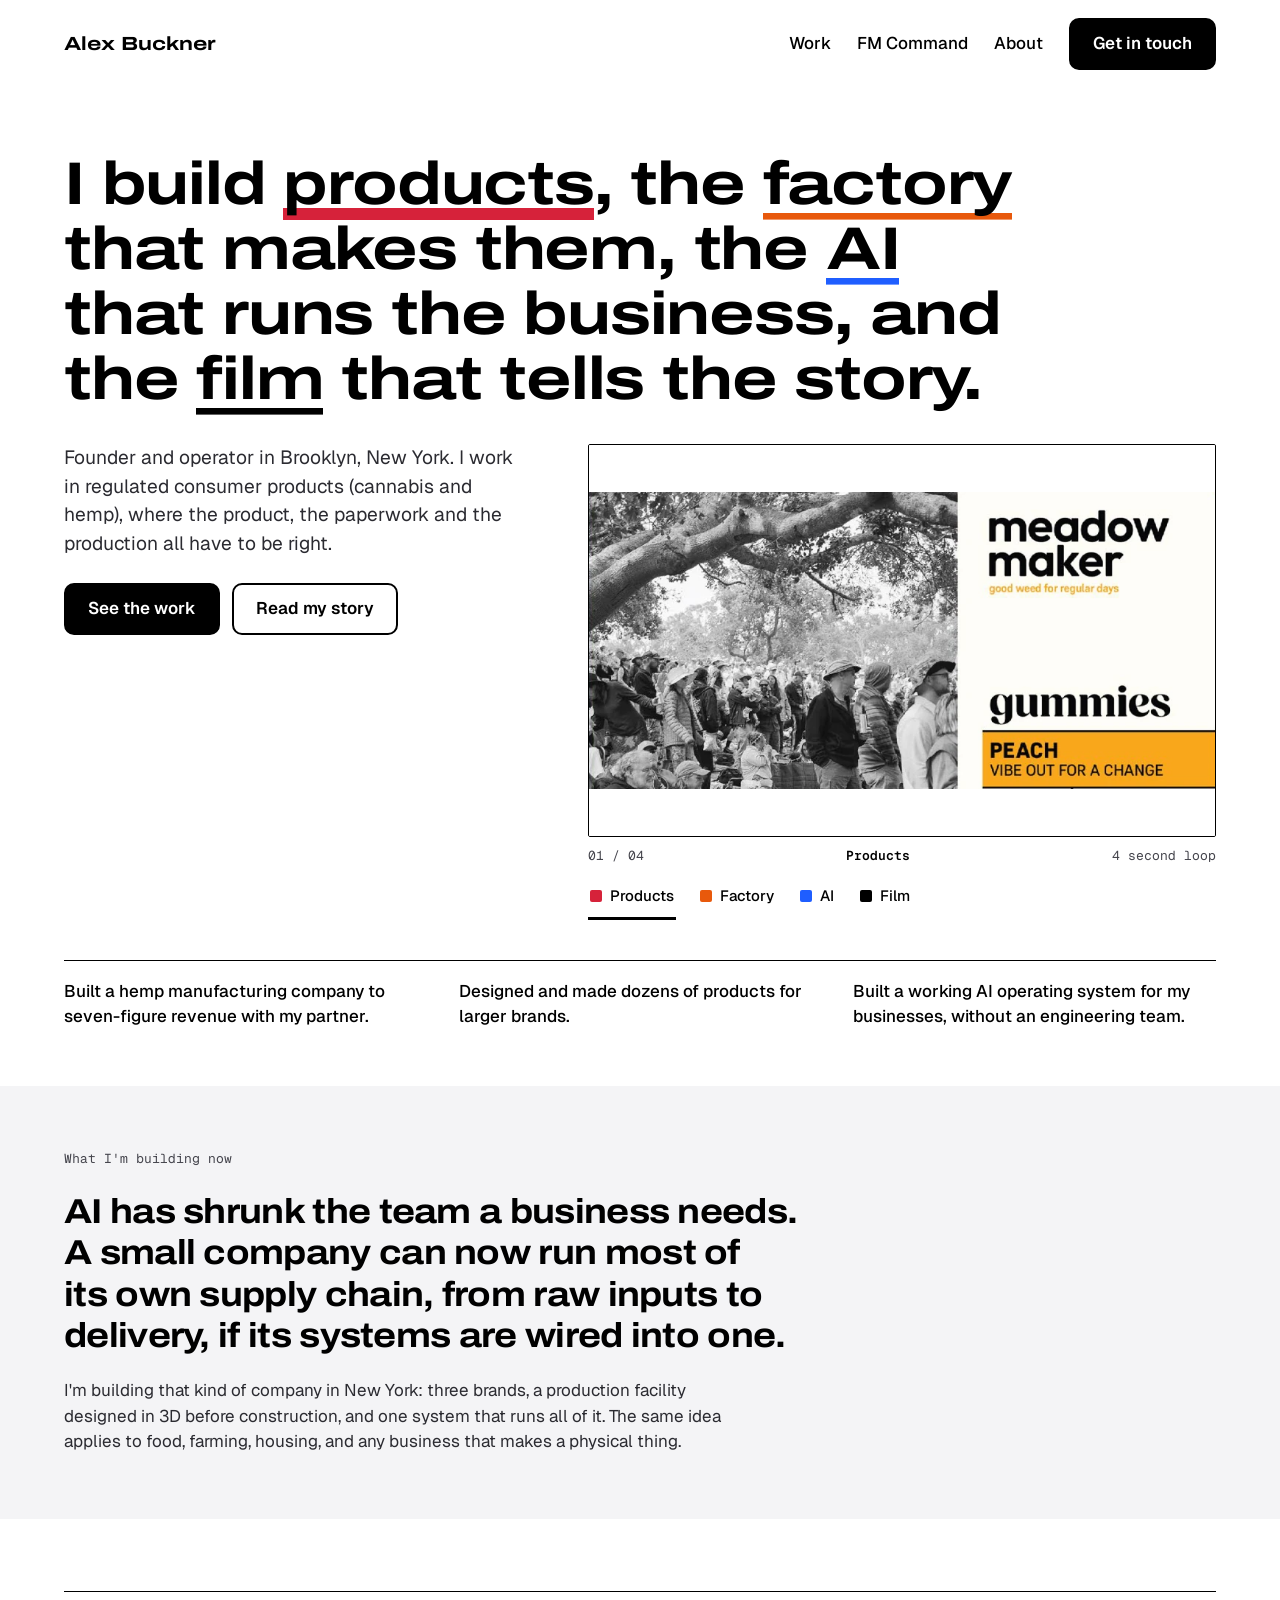
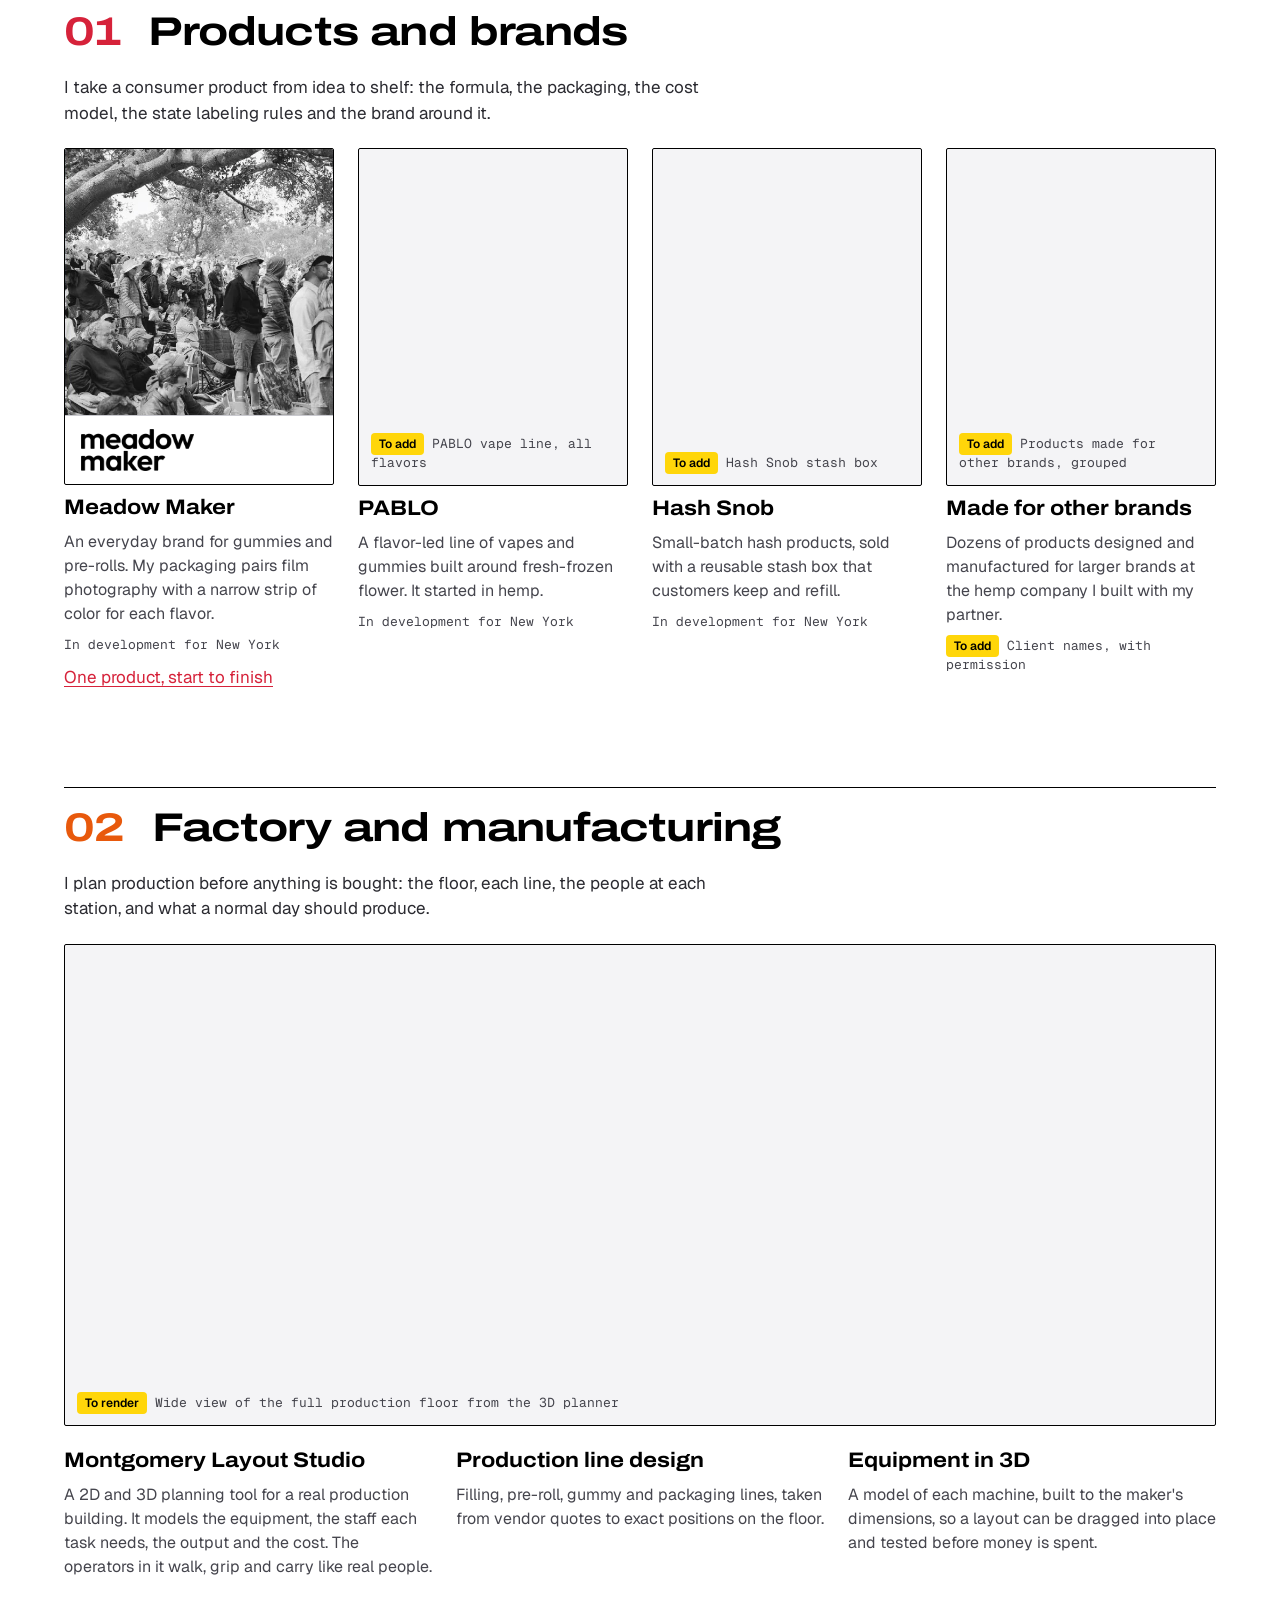
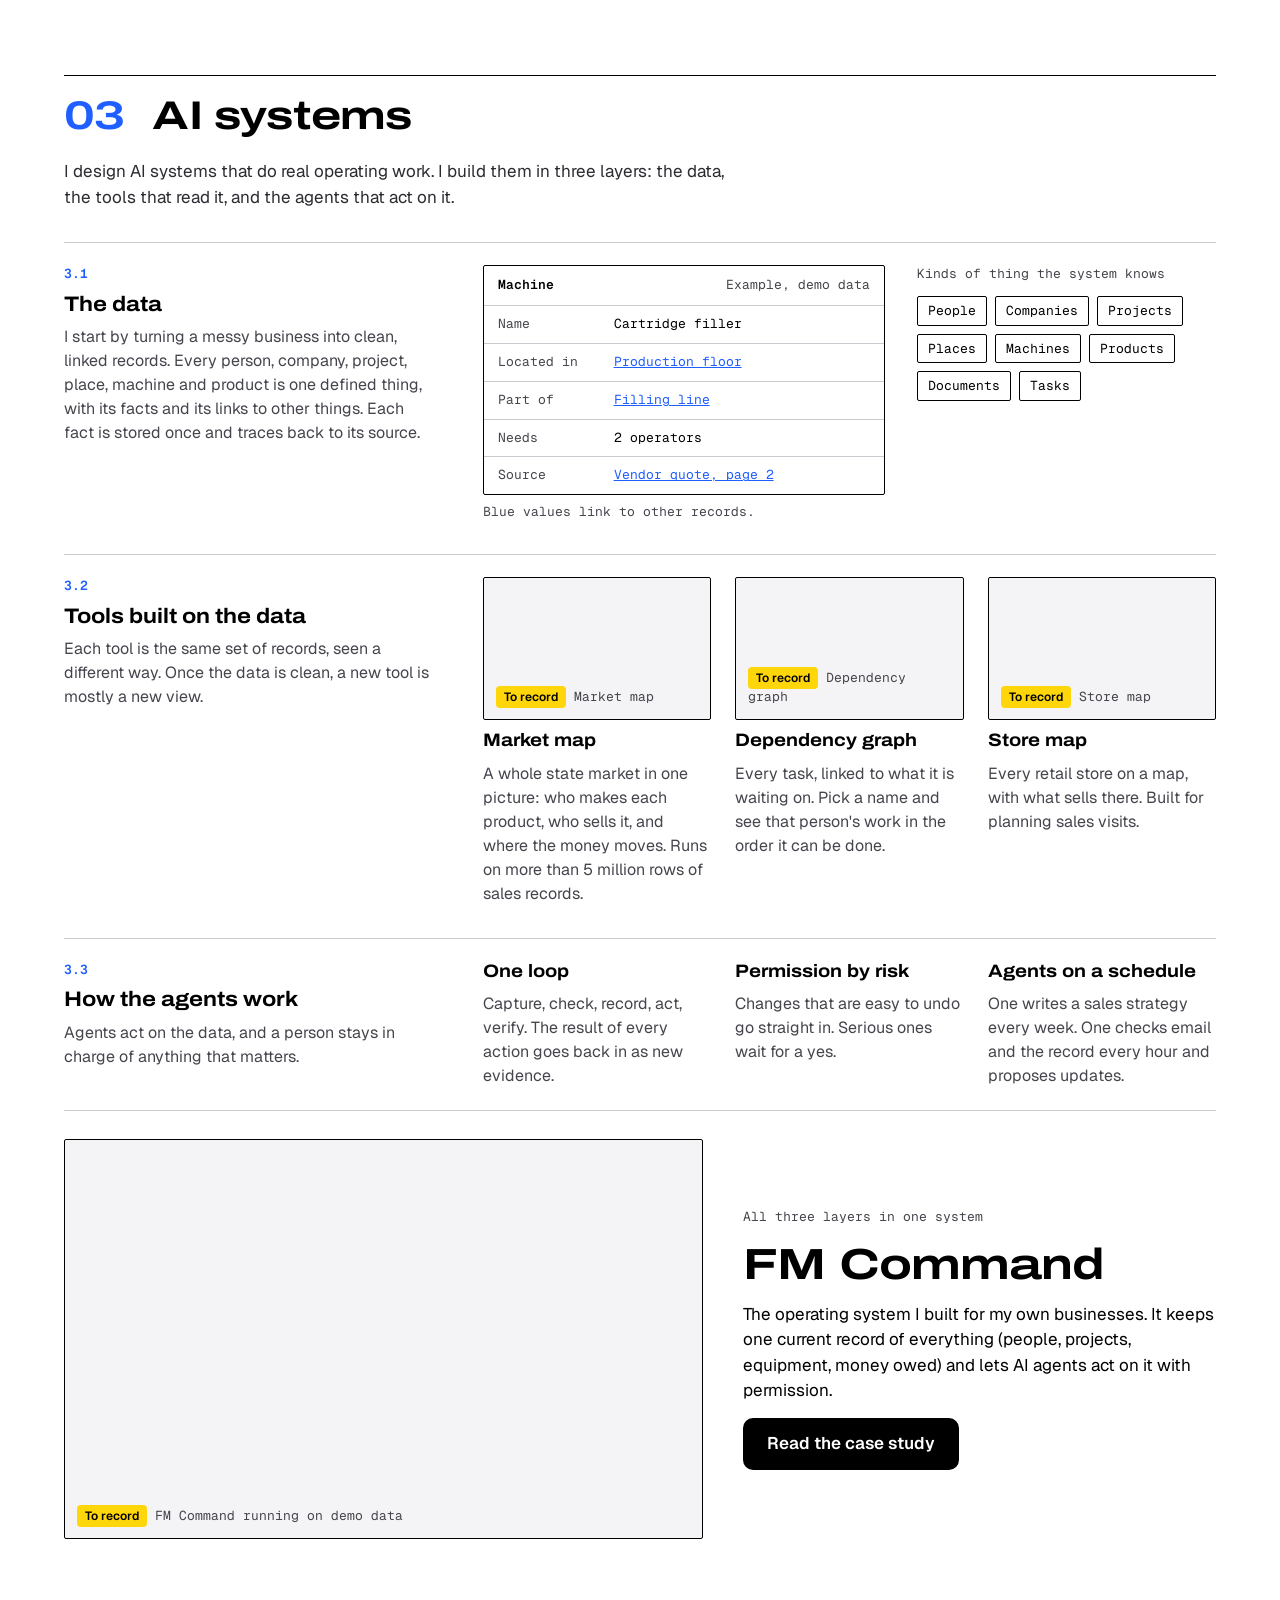
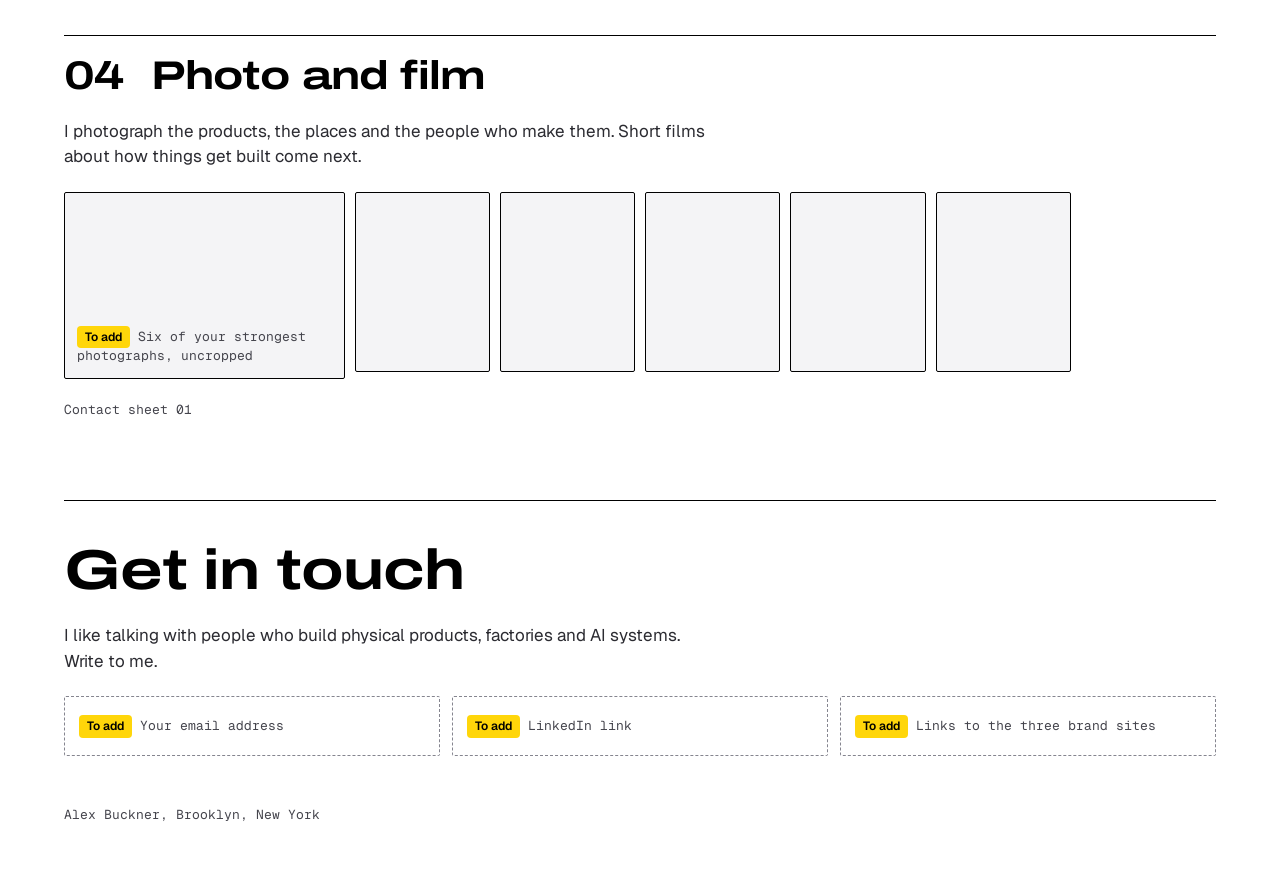
==== commit 88e4a948: "Show the original pouch artwork and compare the crop and packing work for Sweet Plum" ====
--- a/index.html
+++ b/index.html
@@ -23,6 +23,12 @@
 .mono{font-family:'Geist Mono',ui-monospace,monospace;font-size:13px;line-height:1.45;color:#45454D}
 .row{display:flex;flex-wrap:wrap;gap:32px 24px}
 .item{min-width:0;display:flex;flex-direction:column;gap:10px}
+.shot.pouch-proof{padding:0;justify-content:center;background:#fff}
+.pouch-proof img{display:block;width:100%;height:100%;object-fit:contain}
+.product-art{margin:0;position:relative;overflow:hidden;aspect-ratio:4 / 5;border:1.5px solid #000;border-radius:2px;background:#fff;display:flex;flex-direction:column}
+.product-art-copy{min-height:0;flex:1;width:100%;object-fit:cover;object-position:50% 48%;display:block}
+.product-art figcaption{padding:13px 16px;border-top:1px solid #C9C9CF}
+.product-art figcaption img{display:block;width:min(48%,135px);height:auto}
 .g4{display:grid;grid-template-columns:repeat(auto-fill,minmax(230px,1fr));gap:32px 24px}
 .g3{display:grid;grid-template-columns:repeat(auto-fill,minmax(300px,1fr));gap:32px 24px}
 .frame{box-sizing:border-box;border:1.5px solid #000;border-radius:2px;background:#F4F4F6;display:flex;align-items:flex-end;padding:12px}
@@ -77,7 +83,7 @@
 </div>
 <div style="flex: 1.4 1 420px; min-width: 0; display: flex; flex-direction: column; gap: 10px">
 <div class="ap" style="position: relative; aspect-ratio: 16 / 10; border: 1.5px solid #000; border-radius: 2px; overflow: hidden; background: #F4F4F6">
-<div class="shot" data-shot="0" style="opacity: 1"><p class="wide" style="font-size: clamp(44px, 6vw, 88px); color: #D6223A">01</p><p class="mono"><span class="tag">To shoot</span>Hands sealing a kraft pack, on a white bench</p></div>
+<div class="shot pouch-proof" data-shot="0" style="opacity: 1"><img src="assets/meadow-maker-peach-proof.webp" width="850" height="403" fetchpriority="high" alt="Meadow Maker Peach pouch artwork, with a black-and-white crowd photograph and an orange flavor strip."></div>
 <div class="shot" data-shot="1" style="opacity: 0"><p class="wide" style="font-size: clamp(44px, 6vw, 88px); color: #E8590C">02</p><p class="mono"><span class="tag">To render</span>Slow camera move through the 3D factory model</p></div>
 <div class="shot" data-shot="2" style="opacity: 0"><p class="wide" style="font-size: clamp(44px, 6vw, 88px); color: #1F5EFF">03</p><p class="mono"><span class="tag">To record</span>FM Command screen capture, demo data</p></div>
 <div class="shot" data-shot="3" style="opacity: 0"><p class="wide" style="font-size: clamp(44px, 6vw, 88px); color: #000">04</p><p class="mono"><span class="tag">To shoot</span>Your hands on a lens ring, close</p></div>
@@ -116,9 +122,12 @@
 <p style="max-width: 680px; color: #2B2B31">I take a consumer product from idea to shelf: the formula, the packaging, the cost model, the state labeling rules and the brand around it.</p>
 <div class="g4">
 <article class="item">
-<div class="frame mono" style="aspect-ratio: 4 / 5"><span><span class="tag">To add</span>Meadow Maker pre-roll carton</span></div>
+<figure class="product-art">
+<img class="product-art-copy" src="assets/meadow-maker-crowd-detail.webp" width="498" height="623" loading="lazy" alt="A crowd beneath spreading branches, a detail from my Meadow Maker pouch artwork.">
+<figcaption><img src="assets/meadow-maker-wordmark.png" width="640" height="236" loading="lazy" alt="Meadow Maker"></figcaption>
+</figure>
 <h3 class="h3">Meadow Maker</h3>
-<p class="sub">An everyday brand with a kraft-paper and film-photography look. Pre-rolls and gummies.</p>
+<p class="sub">An everyday brand for gummies and pre-rolls. My packaging pairs film photography with a narrow strip of color for each flavor.</p>
 <p class="mono">In development for New York</p>
 <a href="one-product-start-to-finish.html" style="color: #D6223A; text-underline-offset: .2em">One product, start to finish</a>
 </article>
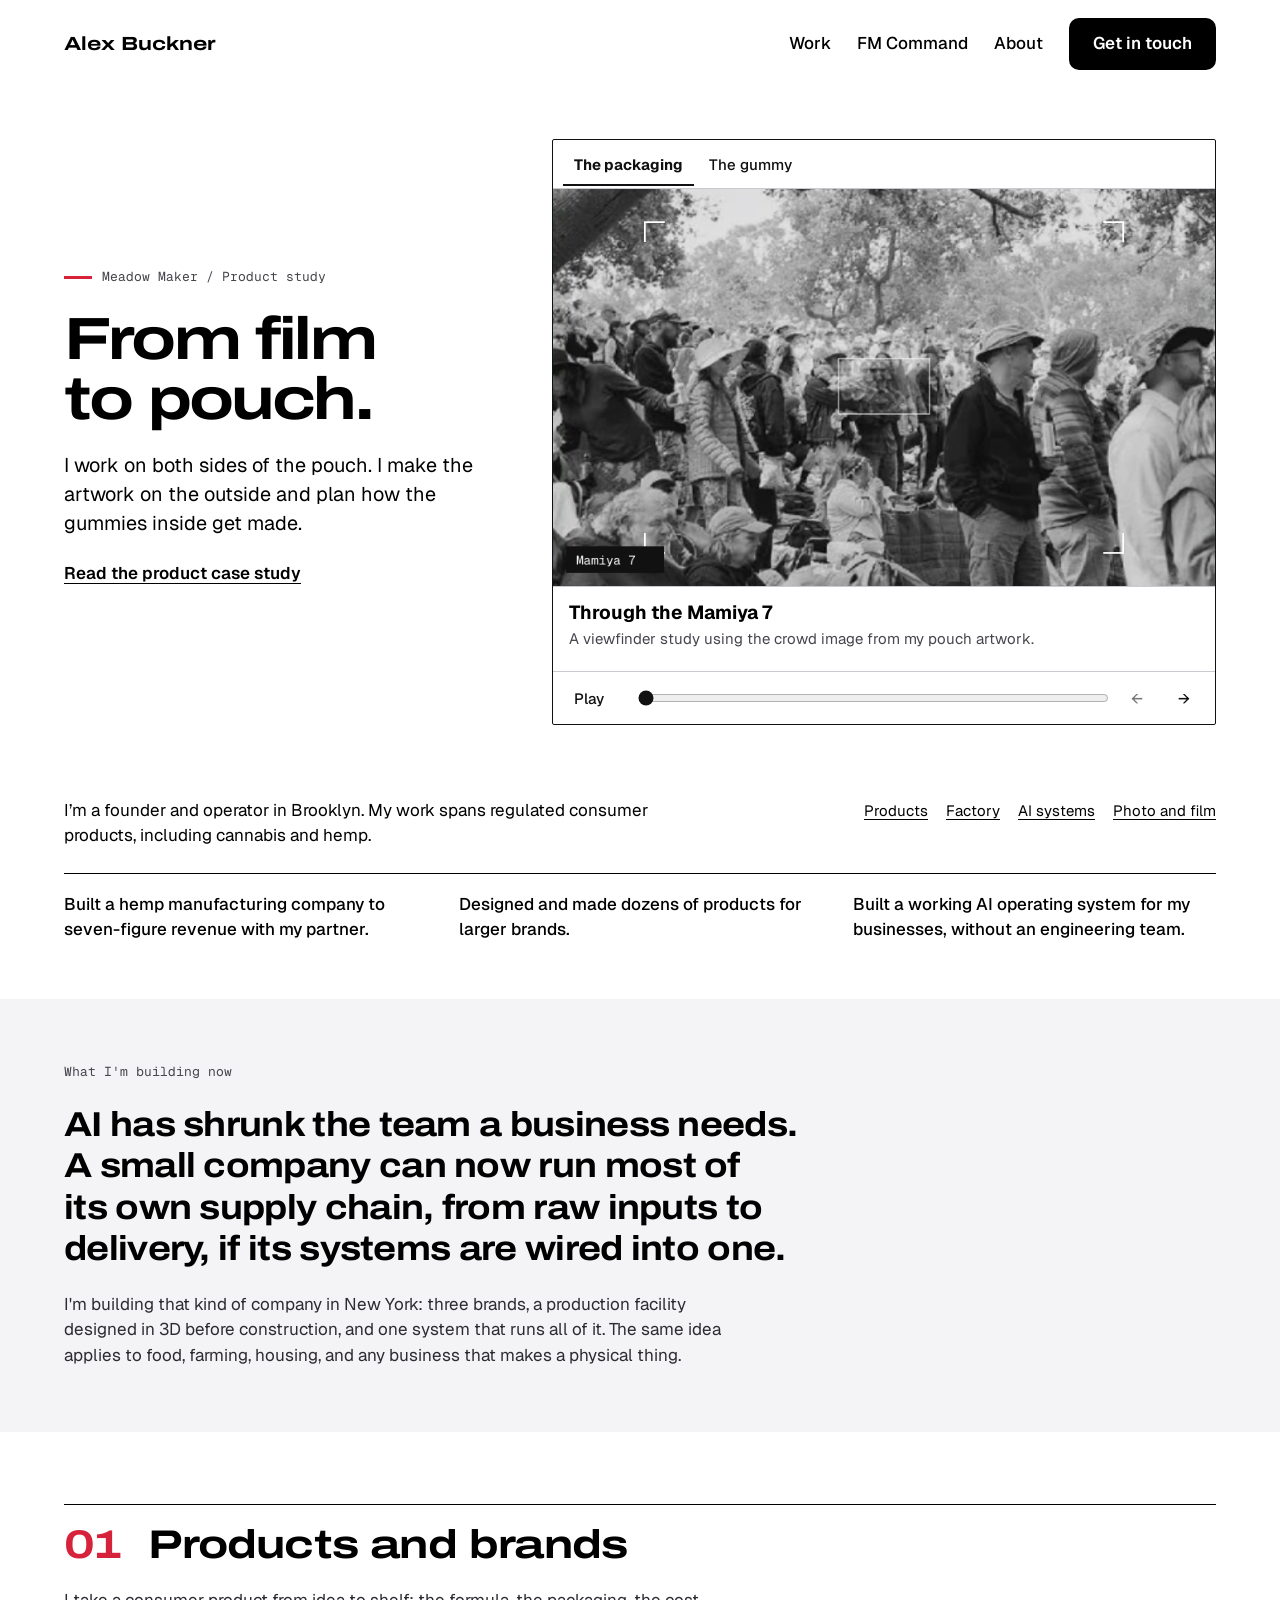
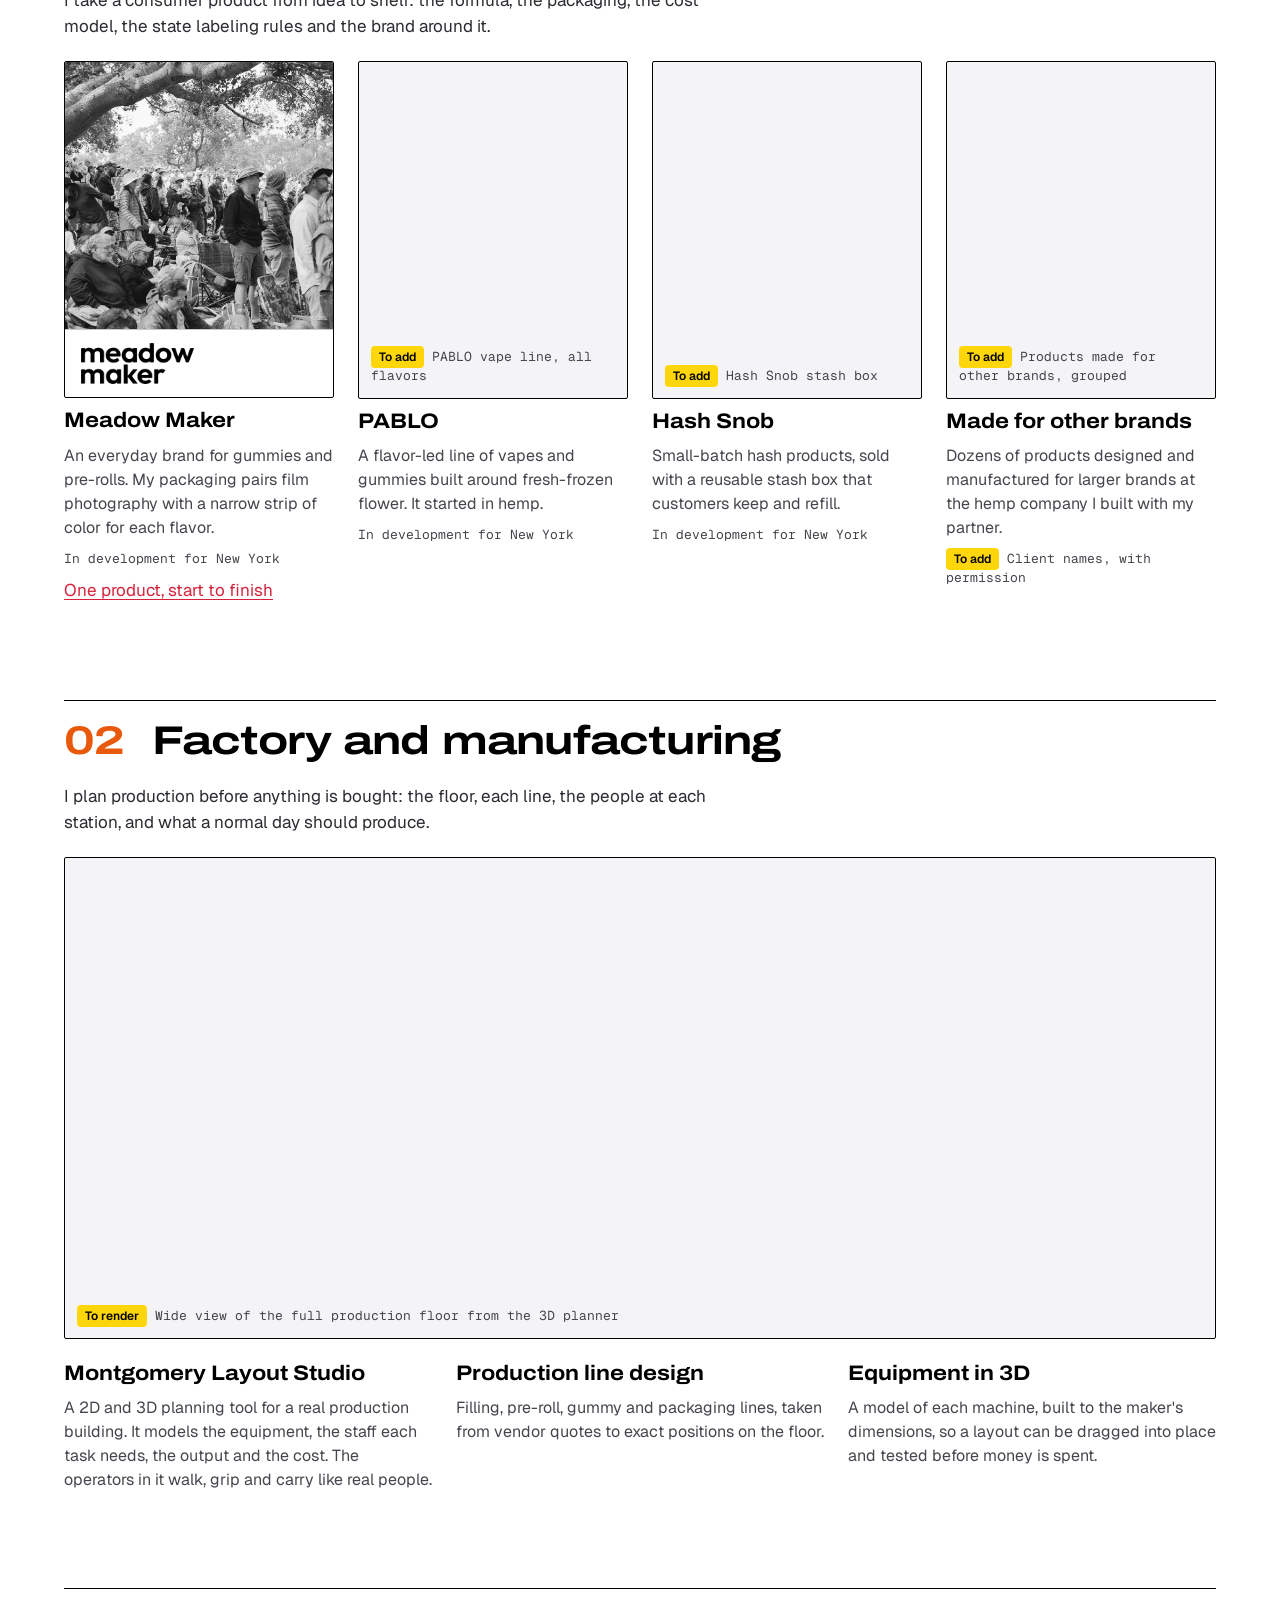
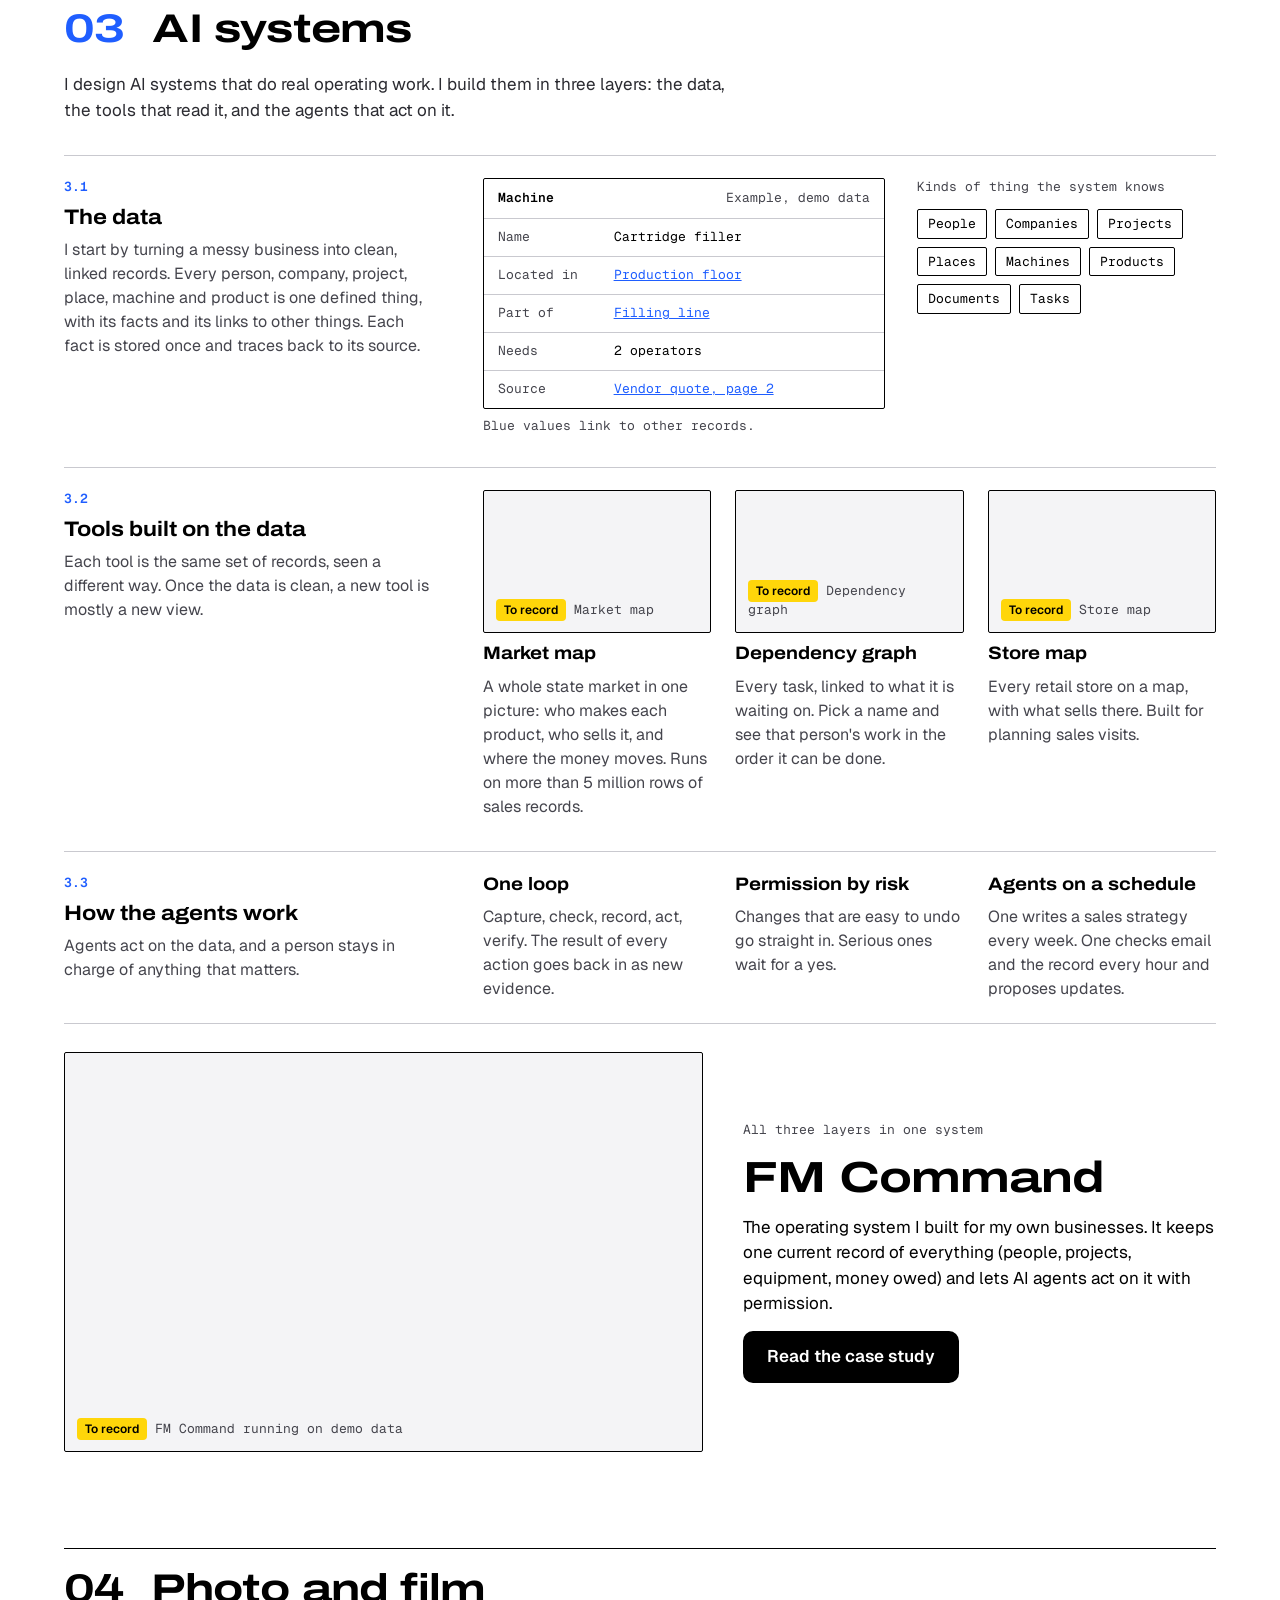
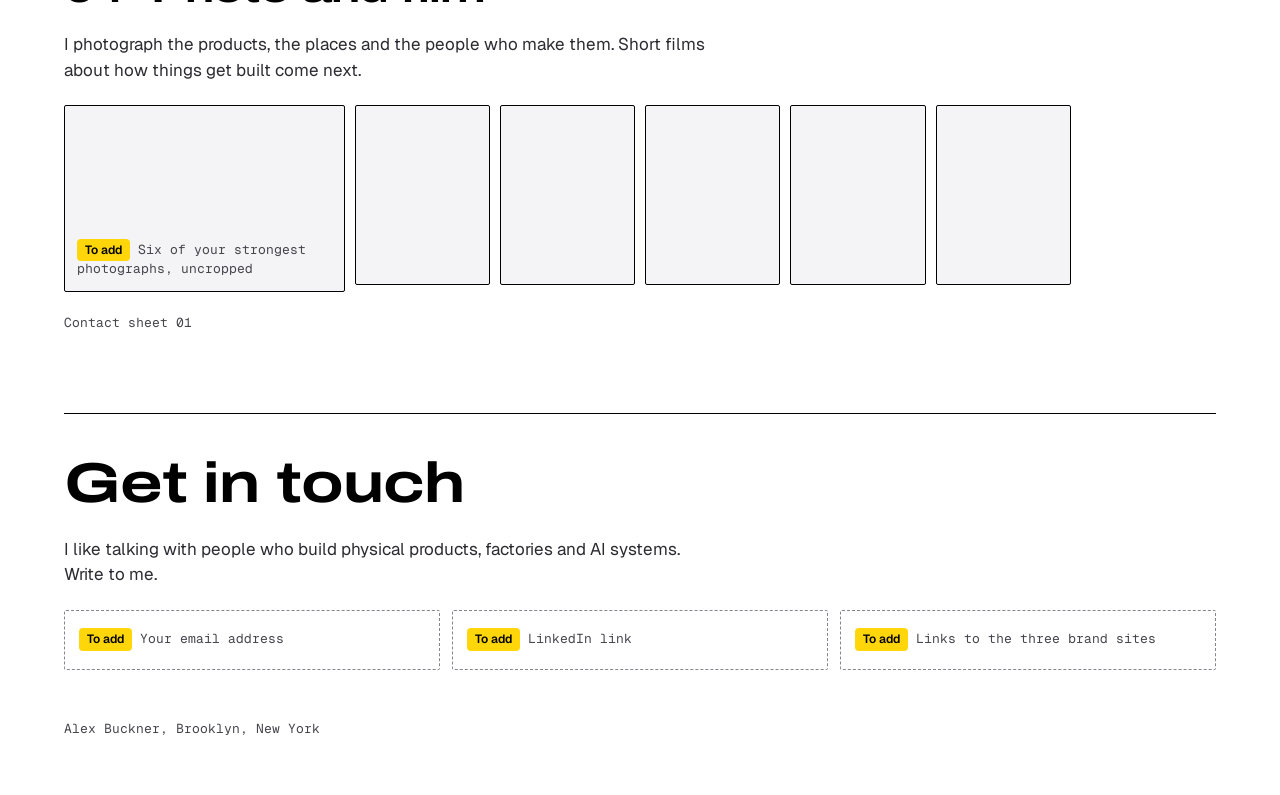
==== commit 3f0da0ff: "Lead the portfolio with interactive film-to-pouch and gummy process studies" ====
--- a/index.html
+++ b/index.html
@@ -57,6 +57,8 @@
 @keyframes open{from{clip-path:inset(49% 0 49% 0)}}
 }
 </style>
+<link rel="stylesheet" href="process.css">
+<meta property="og:image" content="https://raw.githubusercontent.com/MeadowMakerAi/alex-buckner-site/5cb89fbb70b354f0ed1d31b11ddab73fe7e5b4e9/assets/meadow-maker-peach-proof.webp">
 </head>
 <body>
 <div style="font-family: 'Geist', system-ui, sans-serif; font-size: 17px; line-height: 1.5; color: #000; background: #fff">
@@ -71,33 +73,36 @@
 </nav>
 </header>
 
-<section class="wrap" style="padding-top: clamp(28px, 5vw, 72px); padding-bottom: 40px; display: flex; flex-direction: column; gap: 32px">
-<h1 class="wide" style="font-size: clamp(34px, 4.7vw, 66px)">I build <a href="#products" class="u" data-pick="0" style="background-image: linear-gradient(#D6223A, #D6223A); background-size: 100% .2em">products</a>, the <a href="#factory" class="u" data-pick="1" style="background-image: linear-gradient(#E8590C, #E8590C); background-size: 100% .11em; animation-delay: .12s">factory</a> that makes them, the <a href="#ai" class="u" data-pick="2" style="background-image: linear-gradient(#1F5EFF, #1F5EFF); background-size: 100% .11em; animation-delay: .24s">AI</a> that runs the business, and the <a href="#film" class="u" data-pick="3" style="background-image: linear-gradient(#000, #000); background-size: 100% .11em; animation-delay: .36s">film</a> that tells the story.</h1>
-<div style="display: flex; flex-wrap: wrap; gap: 32px 56px; align-items: flex-start">
-<div style="flex: 1 1 320px; min-width: 0; display: flex; flex-direction: column; gap: 24px">
-<p style="font-size: clamp(18px, 1.5vw, 21px); max-width: 600px; color: #2B2B31">Founder and operator in Brooklyn, New York. I work in regulated consumer products (cannabis and hemp), where the product, the paperwork and the production all have to be right.</p>
-<div class="row" style="gap: 12px">
-<a href="#work" class="btn">See the work</a>
-<a href="about.html" class="btn" style="background: #fff; color: #000">Read my story</a>
-</div>
-</div>
-<div style="flex: 1.4 1 420px; min-width: 0; display: flex; flex-direction: column; gap: 10px">
-<div class="ap" style="position: relative; aspect-ratio: 16 / 10; border: 1.5px solid #000; border-radius: 2px; overflow: hidden; background: #F4F4F6">
-<div class="shot pouch-proof" data-shot="0" style="opacity: 1"><img src="assets/meadow-maker-peach-proof.webp" width="850" height="403" fetchpriority="high" alt="Meadow Maker Peach pouch artwork, with a black-and-white crowd photograph and an orange flavor strip."></div>
-<div class="shot" data-shot="1" style="opacity: 0"><p class="wide" style="font-size: clamp(44px, 6vw, 88px); color: #E8590C">02</p><p class="mono"><span class="tag">To render</span>Slow camera move through the 3D factory model</p></div>
-<div class="shot" data-shot="2" style="opacity: 0"><p class="wide" style="font-size: clamp(44px, 6vw, 88px); color: #1F5EFF">03</p><p class="mono"><span class="tag">To record</span>FM Command screen capture, demo data</p></div>
-<div class="shot" data-shot="3" style="opacity: 0"><p class="wide" style="font-size: clamp(44px, 6vw, 88px); color: #000">04</p><p class="mono"><span class="tag">To shoot</span>Your hands on a lens ring, close</p></div>
-</div>
-<div class="mono" style="display: flex; flex-wrap: wrap; justify-content: space-between; gap: 4px 20px"><span data-cap-num>01 / 04</span><span data-cap-name style="color: #000; font-weight: 600">Products</span><span>4 second loop</span></div>
-<div style="display: flex; flex-wrap: wrap; gap: 4px 22px">
-<button type="button" class="tab" data-pick="0" aria-pressed="true" style="border-bottom-color: #000"><span class="key" style="background: #D6223A" aria-hidden="true"></span>Products</button>
-<button type="button" class="tab" data-pick="1" aria-pressed="false" style="border-bottom-color: transparent"><span class="key" style="background: #E8590C" aria-hidden="true"></span>Factory</button>
-<button type="button" class="tab" data-pick="2" aria-pressed="false" style="border-bottom-color: transparent"><span class="key" style="background: #1F5EFF" aria-hidden="true"></span>AI</button>
-<button type="button" class="tab" data-pick="3" aria-pressed="false" style="border-bottom-color: transparent"><span class="key" style="background: #000" aria-hidden="true"></span>Film</button>
-</div>
-</div>
-</div>
-</section>
+<section id="studio" class="wrap opening" aria-labelledby="opening-title">
+  <div class="opening-copy">
+    <p class="studio-key mono">Meadow Maker / Product study</p>
+    <h1 class="wide" id="opening-title">From film<br>to pouch.</h1>
+    <p class="opening-lead">I work on both sides of the pouch. I make the artwork on the outside and plan how the gummies inside get made.</p>
+    <a class="study-link" href="one-product-start-to-finish.html">Read the product case study</a>
+  </div>
+  <figure class="process" aria-label="Meadow Maker process studies">
+    <div class="process-head" hidden>
+      <button type="button" data-track="art" aria-pressed="true">The packaging</button>
+      <button type="button" data-track="gummy" aria-pressed="false">The gummy</button>
+    </div>
+    <div class="screen">
+      <img id="poster" src="assets/meadow-maker-peach-proof.webp" width="850" height="403" alt="Original Meadow Maker Peach pouch artwork with a crowd photograph, black wordmark and orange flavor strip.">
+      <canvas id="process-screen" width="800" height="480" hidden aria-hidden="true"></canvas>
+    </div>
+    <figcaption><strong id="scene-name">Peach pouch artwork</strong><span id="scene-note">Detail from my original packaging layout.</span></figcaption>
+    <div class="transport" hidden>
+      <button type="button" id="play-study">Play</button>
+      <label class="sr-only" for="scene-position">Study position</label>
+      <input id="scene-position" type="range" min="0" max="1000" value="0">
+      <button type="button" id="back-study" aria-label="Previous stage">←</button>
+      <button type="button" id="next-study" aria-label="Next stage">→</button>
+    </div>
+  </figure>
+</section>
+<div class="wrap work-strip">
+  <p>I’m a founder and operator in Brooklyn. My work spans regulated consumer products, including cannabis and hemp.</p>
+  <nav aria-label="Explore my work"><a href="#products">Products</a><a href="#factory">Factory</a><a href="#ai">AI systems</a><a href="#film">Photo and film</a></nav>
+</div>
 
 <section class="wrap" style="padding-bottom: 56px">
 <div class="row" style="gap: 20px 32px; border-top: 1.5px solid #000; padding-top: 18px">
@@ -291,6 +296,6 @@
 </footer>
 
 </div>
-<script src="hero.js" defer></script>
+<script src="process.js" defer></script>
 </body>
 </html>
--- a/process.css
+++ b/process.css
@@ -0,0 +1,18 @@
+.opening{display:grid;grid-template-columns:minmax(0,.78fr) minmax(0,1.22fr);align-items:center;gap:clamp(26px,5vw,76px);padding-top:clamp(30px,4vw,64px);padding-bottom:clamp(35px,5vw,76px)}
+.studio-key{display:flex;align-items:center;gap:10px}.studio-key:before{content:"";width:28px;height:3px;background:#d6223a}
+.opening h1{font-size:clamp(40px,4.65vw,70px);line-height:1.01;letter-spacing:-.047em;margin:22px 0}
+.opening-lead{font-size:clamp(18px,1.55vw,23px);line-height:1.44;max-width:34ch}
+.study-link{display:inline-flex;gap:12px;align-items:center;min-height:44px;margin-top:15px;font-weight:600;text-underline-offset:4px}
+.process{margin:0;min-width:0;border:1.5px solid #111;border-radius:2px;overflow:hidden}
+.process-head,.transport{display:flex;align-items:center;gap:4px;padding:2px 10px}.process-head{border-bottom:1px solid #c9c9cf}
+.process button{border:0;background:white;color:#111;font:500 15px/1 'Geist',system-ui,sans-serif;min-height:44px;padding:0 11px;cursor:pointer}
+.process button:focus-visible,.process input:focus-visible{outline:2px solid #1f5eff;outline-offset:-2px}.process-head button[aria-pressed=true]{font-weight:700;box-shadow:inset 0 -2px #111}
+.screen{position:relative;aspect-ratio:5 / 3;background:#f4f4f6;overflow:hidden}.screen>*{width:100%;height:100%;object-fit:contain;display:block}
+.process figcaption{border-top:1px solid #c9c9cf;padding:12px 16px;min-height:60px}.process figcaption strong,.process figcaption span{display:block}.process figcaption strong{font-size:19px}.process figcaption span{font-size:15px;line-height:1.45;color:#45454d}
+.transport{border-top:1px solid #c9c9cf;gap:5px}.transport button{min-width:42px}.transport button:first-child{min-width:68px;text-align:left}.transport button:disabled{color:#777;cursor:default}
+.transport input{flex:1;min-width:0;height:44px;accent-color:#111}.process [hidden]{display:none}
+.sr-only{position:absolute;width:1px;height:1px;overflow:hidden;clip-path:inset(50%);white-space:nowrap}
+.work-strip{display:flex;align-items:baseline;justify-content:space-between;flex-wrap:wrap;gap:8px 25px;padding-bottom:24px}.work-strip p{max-width:59ch}.work-strip nav{display:flex;gap:6px 18px;flex-wrap:wrap}.work-strip a{font-size:15px;text-underline-offset:3px;display:inline-flex;align-items:center;min-height:44px}
+@media(max-width:780px){.opening{grid-template-columns:1fr;gap:22px;padding-top:20px}.opening h1{margin:12px 0}.opening-lead{max-width:43ch}.study-link{margin-top:4px}.process figcaption{min-height:76px}}
+@media(prefers-reduced-motion:no-preference){.process button:active{transform:scale(.97)}}
+@media(max-width:520px){header.wrap nav[aria-label="Main"]{gap:2px 13px!important}header.wrap nav .btn{min-height:42px;padding:0 10px;border-radius:2px}header.wrap{padding-block:8px!important}.opening{padding-top:16px}.opening h1{font-size:clamp(44px,12vw,56px)}}
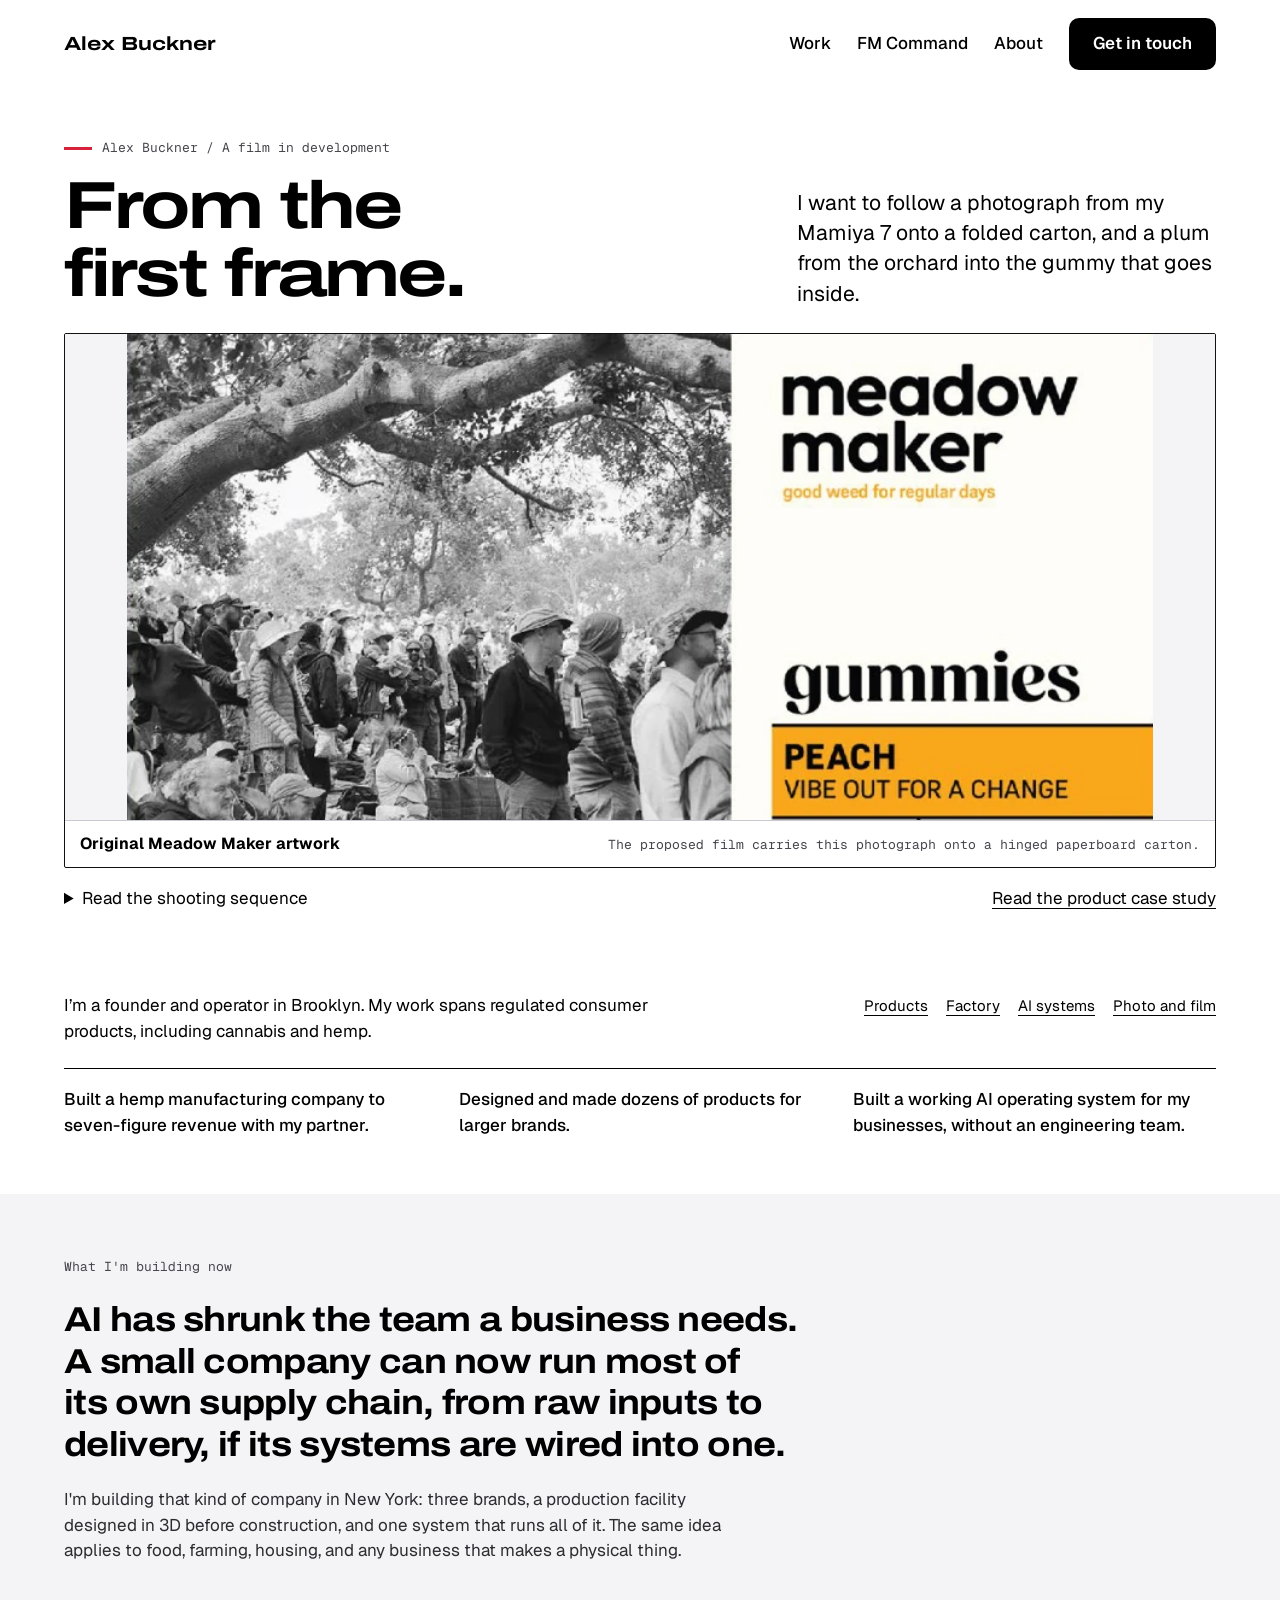
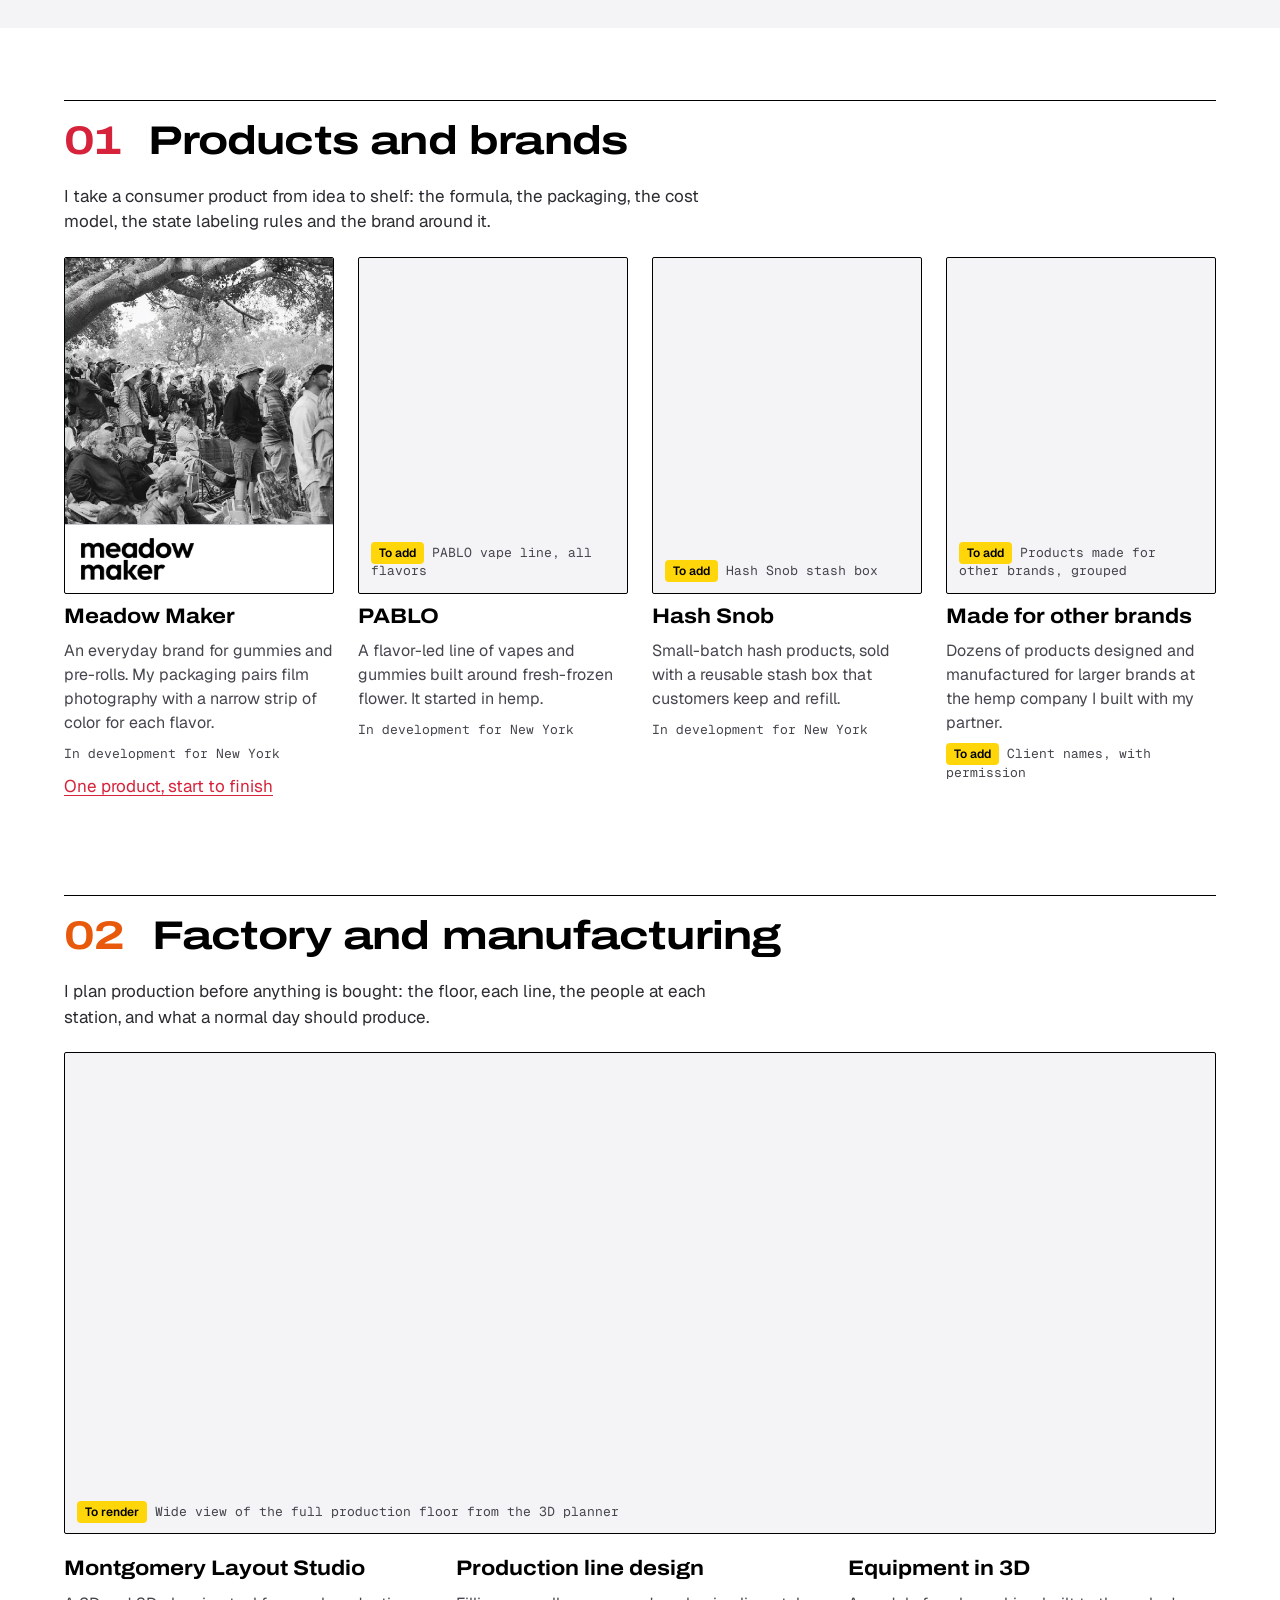
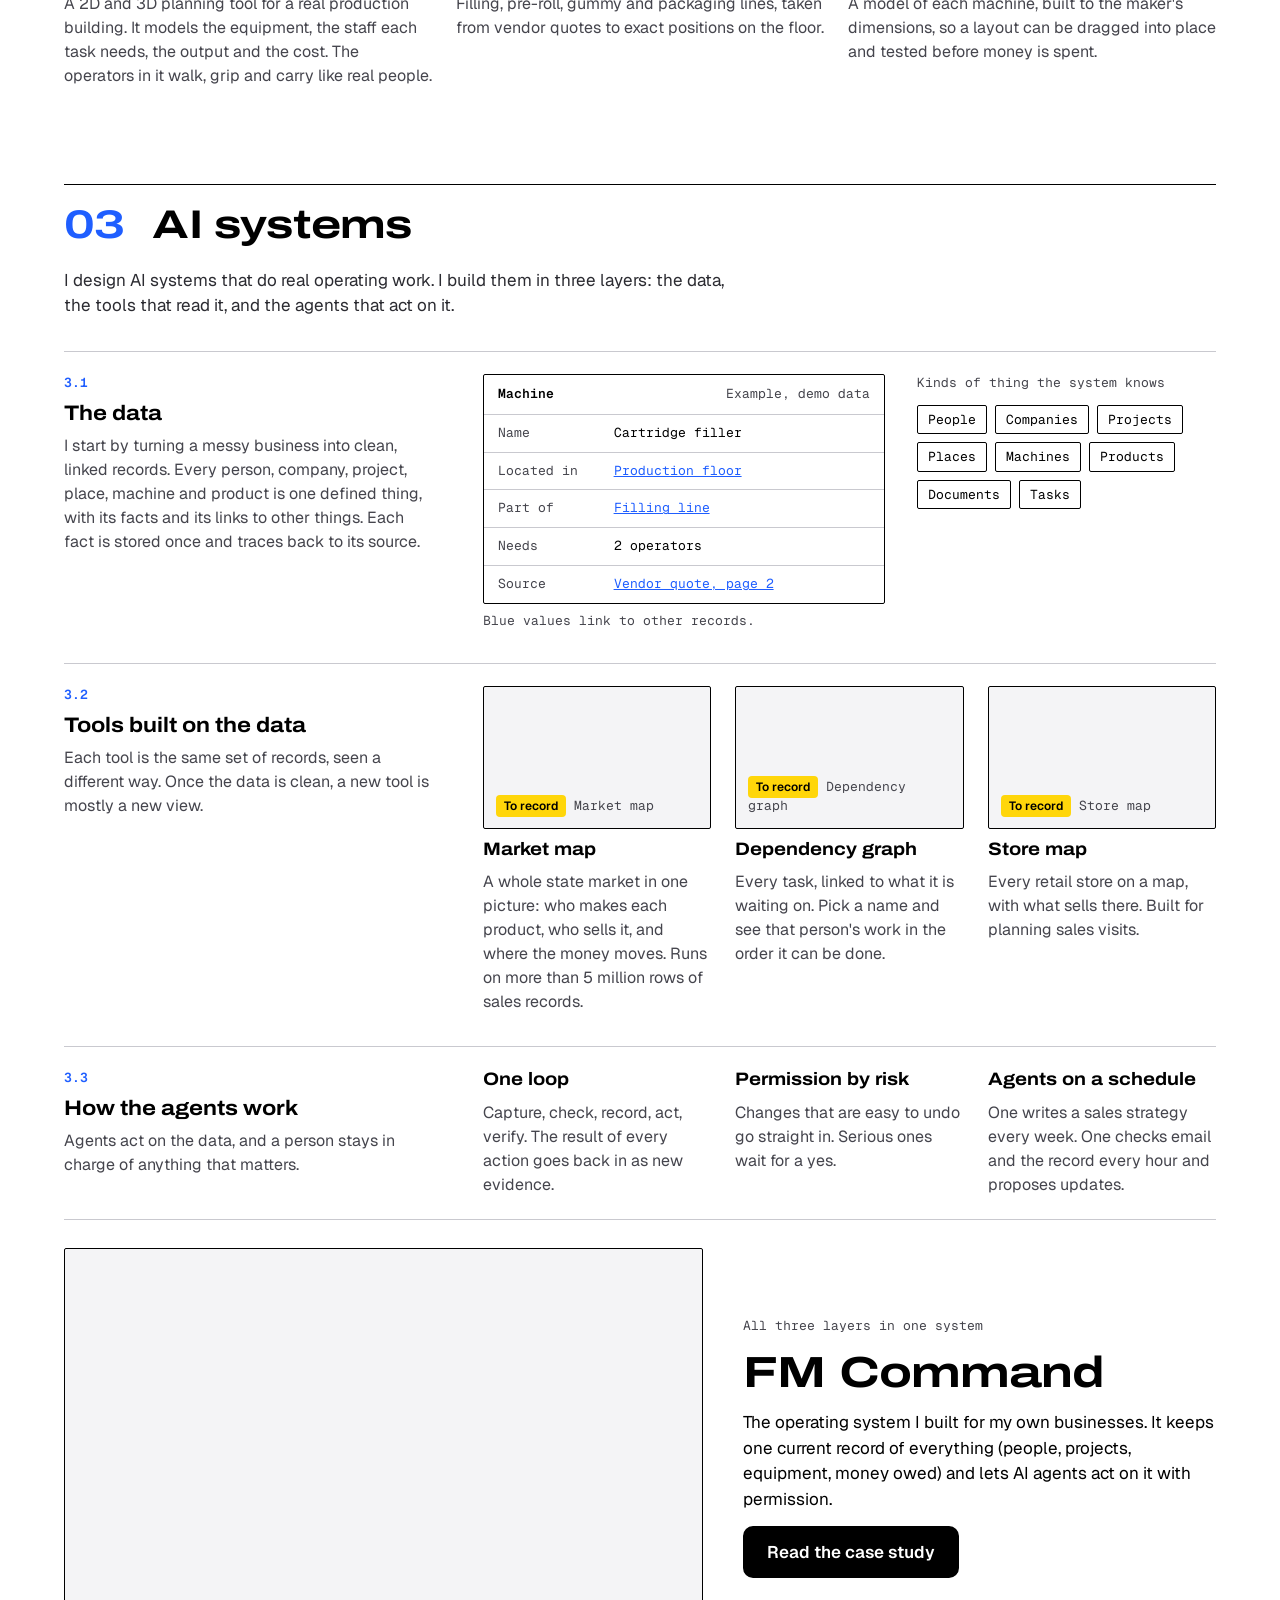
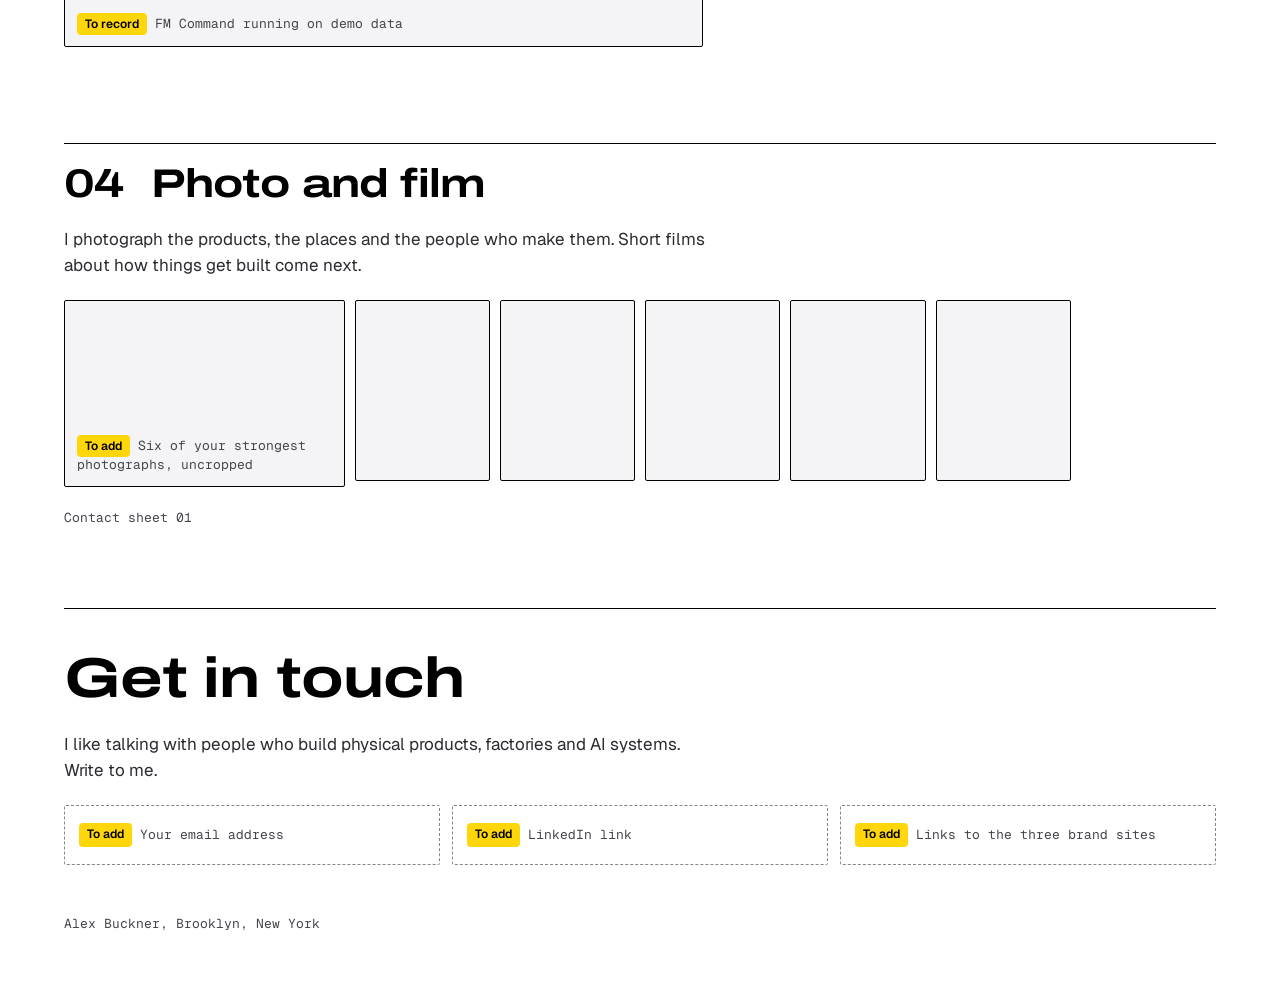
==== commit a5449f00: "Replace the separate studies with a founder film treatment from film to folded carton" ====
--- a/index.html
+++ b/index.html
@@ -73,31 +73,20 @@
 </nav>
 </header>
 
-<section id="studio" class="wrap opening" aria-labelledby="opening-title">
-  <div class="opening-copy">
-    <p class="studio-key mono">Meadow Maker / Product study</p>
-    <h1 class="wide" id="opening-title">From film<br>to pouch.</h1>
-    <p class="opening-lead">I work on both sides of the pouch. I make the artwork on the outside and plan how the gummies inside get made.</p>
-    <a class="study-link" href="one-product-start-to-finish.html">Read the product case study</a>
+<section id="studio" class="wrap founder-film" aria-labelledby="film-title">
+  <header class="film-intro">
+    <div><p class="studio-key mono">Alex Buckner / A film in development</p><h1 class="wide" id="film-title">From the first frame.</h1></div>
+    <p class="film-lead">I want to follow a photograph from my Mamiya 7 onto a folded carton, and a plum from the orchard into the gummy that goes inside.</p>
+  </header>
+  <figure class="film-frame">
+    <!-- film-screen-start -->
+    <img class="original-proof" src="assets/meadow-maker-peach-proof.webp" width="850" height="403" alt="Original Peach pouch proof featuring the crowd photograph and Meadow Maker wordmark.">
+    <figcaption><strong>Original Meadow Maker artwork</strong><span>The proposed film carries this photograph onto a hinged paperboard carton.</span></figcaption>
+    <!-- film-screen-end -->
+  </figure>
+  <div class="film-links"><details id="shot-list"><summary>Read the shooting sequence</summary><ol class="shot-list"><li><span class="shot-time mono">0:00</span><div><strong>At the workbench</strong><p>Alex steps into the light. The camera is already on the table. Hold until his hand enters the frame.</p></div></li><li><span class="shot-time mono">0:03</span><div><strong>The pickup</strong><p>Stay close on the thumb, strap and weight of the Mamiya 7 as it leaves the table.</p></div></li><li><span class="shot-time mono">0:05</span><div><strong>The exposure</strong><p>Over Alex’s shoulder, settle on a gesture in the crowd. Cut on the shutter.</p></div></li><li><span class="shot-time mono">0:08</span><div><strong>Develop</strong><p>Match the rotation of the film advance to the turn of the closed developing tank.</p></div></li><li><span class="shot-time mono">0:11</span><div><strong>Read the negative</strong><p>Lift the dry strip to the light. Let the loupe stop on one frame.</p></div></li><li><span class="shot-time mono">0:13</span><div><strong>Scan the frame</strong><p>Keep the same orientation as the negative settles into the scanner holder.</p></div></li><li><span class="shot-time mono">0:15</span><div><strong>The frame</strong><p>The Meadow Maker crowd artwork fills the screen. Hold long enough to choose a face.</p></div></li><li><span class="shot-time mono">0:18</span><div><strong>Choose the stock</strong><p>Rake light across two boards. Alex bends the toothier sheet and feels it spring back.</p></div></li><li><span class="shot-time mono">0:21</span><div><strong>Make the proof</strong><p>Move the crop and flavor band into register on the flat sheet. Keep the wordmark clear of the score.</p></div></li><li><span class="shot-time mono">0:25</span><div><strong>Cut, crease and glue</strong><p>After printing, reveal the cut edges, score channels and six glue locations in the structural study.</p></div></li><li><span class="shot-time mono">0:28</span><div><strong>Open the carton</strong><p>Match-cut from the flat conversion proof to the pre-glued carton. Lift the tray walls and leave the hinged lid open.</p></div></li><li><span class="shot-time mono">0:32</span><div><strong>Pick the plum</strong><p>Stay with the stem as the fruit twists free of the branch.</p></div></li><li><span class="shot-time mono">0:34</span><div><strong>Choose the fruit</strong><p>At the farm, turn a ripe plum in the hand. Match the skin to the ink on the carton.</p></div></li><li><span class="shot-time mono">0:36</span><div><strong>Pit the plums</strong><p>Cut at the stone and turn the halves apart. Carry that motion into the pan.</p></div></li><li><span class="shot-time mono">0:38</span><div><strong>Add the honey</strong><p>Hold on the ribbon of honey until it disappears between the pieces of fruit.</p></div></li><li><span class="shot-time mono">0:41</span><div><strong>Test the jam</strong><p>Draw a spoon through a cooled sample of plum-honey jam. Follow the same flavor into a gummy-base trial.</p></div></li><li><span class="shot-time mono">0:44</span><div><strong>From jam to gummy base</strong><p>Fold the trial jam into the gummy base; cut on the first smooth ribbon.</p></div></li><li><span class="shot-time mono">0:47</span><div><strong>Deposit</strong><p>Follow one stream into one mold cavity. Cut from that single piece to the repeatable row.</p></div></li><li><span class="shot-time mono">0:50</span><div><strong>Release the pieces</strong><p>Peel the flexible mold away. Watch the piece hold its corners.</p></div></li><li><span class="shot-time mono">0:52</span><div><strong>Cure</strong><p>Release the set pieces onto trays. Hold low on the rows as the rack slides into place.</p></div></li><li><span class="shot-time mono">0:55</span><div><strong>Check the run</strong><p>Weigh a sample, inspect its shape and set aside an imperfect piece before packing.</p></div></li><li><span class="shot-time mono">0:58</span><div><strong>Check the bite</strong><p>Pull a piece apart in the window light to examine the center.</p></div></li><li><span class="shot-time mono">1:00</span><div><strong>Taste</strong><p>Stay with the pause after Alex tastes a separate sample. Give his reaction time.</p></div></li><li><span class="shot-time mono">1:03</span><div><strong>Pack</strong><p>Lower a sealed inner pack from the accepted lot into the open carton.</p></div></li><li><span class="shot-time mono">1:06</span><div><strong>The finished pack</strong><p>Bring the lid down. Hold on the original photograph, now on the box. Let the latch be the last sound.</p></div></li></ol></details>
+    <a href="one-product-start-to-finish.html">Read the product case study</a>
   </div>
-  <figure class="process" aria-label="Meadow Maker process studies">
-    <div class="process-head" hidden>
-      <button type="button" data-track="art" aria-pressed="true">The packaging</button>
-      <button type="button" data-track="gummy" aria-pressed="false">The gummy</button>
-    </div>
-    <div class="screen">
-      <img id="poster" src="assets/meadow-maker-peach-proof.webp" width="850" height="403" alt="Original Meadow Maker Peach pouch artwork with a crowd photograph, black wordmark and orange flavor strip.">
-      <canvas id="process-screen" width="800" height="480" hidden aria-hidden="true"></canvas>
-    </div>
-    <figcaption><strong id="scene-name">Peach pouch artwork</strong><span id="scene-note">Detail from my original packaging layout.</span></figcaption>
-    <div class="transport" hidden>
-      <button type="button" id="play-study">Play</button>
-      <label class="sr-only" for="scene-position">Study position</label>
-      <input id="scene-position" type="range" min="0" max="1000" value="0">
-      <button type="button" id="back-study" aria-label="Previous stage">←</button>
-      <button type="button" id="next-study" aria-label="Next stage">→</button>
-    </div>
-  </figure>
 </section>
 <div class="wrap work-strip">
   <p>I’m a founder and operator in Brooklyn. My work spans regulated consumer products, including cannabis and hemp.</p>
@@ -296,6 +285,6 @@
 </footer>
 
 </div>
-<script src="process.js" defer></script>
+
 </body>
 </html>
--- a/process.css
+++ b/process.css
@@ -1,18 +1,17 @@
-.opening{display:grid;grid-template-columns:minmax(0,.78fr) minmax(0,1.22fr);align-items:center;gap:clamp(26px,5vw,76px);padding-top:clamp(30px,4vw,64px);padding-bottom:clamp(35px,5vw,76px)}
+.founder-film{padding-top:clamp(22px,4vw,54px);padding-bottom:clamp(32px,5vw,76px)}
+.film-intro{display:grid;grid-template-columns:1.22fr .78fr;align-items:end;gap:clamp(24px,6vw,80px);margin-bottom:24px}
 .studio-key{display:flex;align-items:center;gap:10px}.studio-key:before{content:"";width:28px;height:3px;background:#d6223a}
-.opening h1{font-size:clamp(40px,4.65vw,70px);line-height:1.01;letter-spacing:-.047em;margin:22px 0}
-.opening-lead{font-size:clamp(18px,1.55vw,23px);line-height:1.44;max-width:34ch}
-.study-link{display:inline-flex;gap:12px;align-items:center;min-height:44px;margin-top:15px;font-weight:600;text-underline-offset:4px}
-.process{margin:0;min-width:0;border:1.5px solid #111;border-radius:2px;overflow:hidden}
-.process-head,.transport{display:flex;align-items:center;gap:4px;padding:2px 10px}.process-head{border-bottom:1px solid #c9c9cf}
-.process button{border:0;background:white;color:#111;font:500 15px/1 'Geist',system-ui,sans-serif;min-height:44px;padding:0 11px;cursor:pointer}
-.process button:focus-visible,.process input:focus-visible{outline:2px solid #1f5eff;outline-offset:-2px}.process-head button[aria-pressed=true]{font-weight:700;box-shadow:inset 0 -2px #111}
-.screen{position:relative;aspect-ratio:5 / 3;background:#f4f4f6;overflow:hidden}.screen>*{width:100%;height:100%;object-fit:contain;display:block}
-.process figcaption{border-top:1px solid #c9c9cf;padding:12px 16px;min-height:60px}.process figcaption strong,.process figcaption span{display:block}.process figcaption strong{font-size:19px}.process figcaption span{font-size:15px;line-height:1.45;color:#45454d}
-.transport{border-top:1px solid #c9c9cf;gap:5px}.transport button{min-width:42px}.transport button:first-child{min-width:68px;text-align:left}.transport button:disabled{color:#777;cursor:default}
-.transport input{flex:1;min-width:0;height:44px;accent-color:#111}.process [hidden]{display:none}
-.sr-only{position:absolute;width:1px;height:1px;overflow:hidden;clip-path:inset(50%);white-space:nowrap}
-.work-strip{display:flex;align-items:baseline;justify-content:space-between;flex-wrap:wrap;gap:8px 25px;padding-bottom:24px}.work-strip p{max-width:59ch}.work-strip nav{display:flex;gap:6px 18px;flex-wrap:wrap}.work-strip a{font-size:15px;text-underline-offset:3px;display:inline-flex;align-items:center;min-height:44px}
-@media(max-width:780px){.opening{grid-template-columns:1fr;gap:22px;padding-top:20px}.opening h1{margin:12px 0}.opening-lead{max-width:43ch}.study-link{margin-top:4px}.process figcaption{min-height:76px}}
-@media(prefers-reduced-motion:no-preference){.process button:active{transform:scale(.97)}}
-@media(max-width:520px){header.wrap nav[aria-label="Main"]{gap:2px 13px!important}header.wrap nav .btn{min-height:42px;padding:0 10px;border-radius:2px}header.wrap{padding-block:8px!important}.opening{padding-top:16px}.opening h1{font-size:clamp(44px,12vw,56px)}}
+.film-intro h1{font-size:clamp(44px,5.2vw,76px);line-height:1.02;letter-spacing:-.045em;margin-top:15px}
+.film-lead{font-size:clamp(17px,1.65vw,22px);max-width:42ch;line-height:1.43}
+.film-frame{border:1.5px solid #111;border-radius:2px;overflow:hidden;margin:0}
+.film-frame video,.film-frame img{display:block;width:100%;height:auto}
+.film-frame video{aspect-ratio:16/9;background:#111;max-height:68svh}
+.film-frame img{max-height:54vh;object-fit:contain;background:#f4f4f6}
+.film-frame figcaption{border-top:1px solid #c9c9cf;display:flex;gap:3px 22px;align-items:baseline;justify-content:space-between;flex-wrap:wrap;padding:11px 15px}
+.film-frame figcaption strong{font-size:16px}.film-frame figcaption span,.shot-time{font:13px/1.5 'Geist Mono',monospace;color:#45454d}
+.film-links{display:flex;justify-content:space-between;align-items:baseline;flex-wrap:wrap;gap:2px 22px;padding-top:8px}
+.film-links details{flex:1 1 320px}.film-links summary,.film-links>a,.work-strip a{cursor:pointer;padding-block:10px;min-height:44px;box-sizing:border-box}.film-links>a,.work-strip a{text-underline-offset:4px}
+.shot-list{list-style:none;padding:0;margin:8px 0;max-width:70ch}.shot-list li{display:grid;grid-template-columns:44px 1fr;gap:10px;padding:13px 0;border-top:1px solid #c9c9cf}.shot-list p{font-size:16px;color:#45454d;margin-top:3px}
+.work-strip{display:flex;align-items:baseline;justify-content:space-between;flex-wrap:wrap;gap:8px 25px;padding-bottom:24px}.work-strip p{max-width:59ch}.work-strip nav{display:flex;gap:6px 18px;flex-wrap:wrap}.work-strip a{font-size:15px}
+@media(max-width:760px){.film-intro{grid-template-columns:1fr;gap:12px;margin-bottom:17px}.film-intro h1{margin-top:10px}.film-frame figcaption{padding:10px}.film-links details{flex-basis:180px}}
+@media(max-width:520px){header.wrap nav[aria-label="Main"]{gap:2px 13px!important}header.wrap nav .btn{min-height:42px;padding:0 10px;border-radius:2px}header.wrap{padding-block:8px!important}}
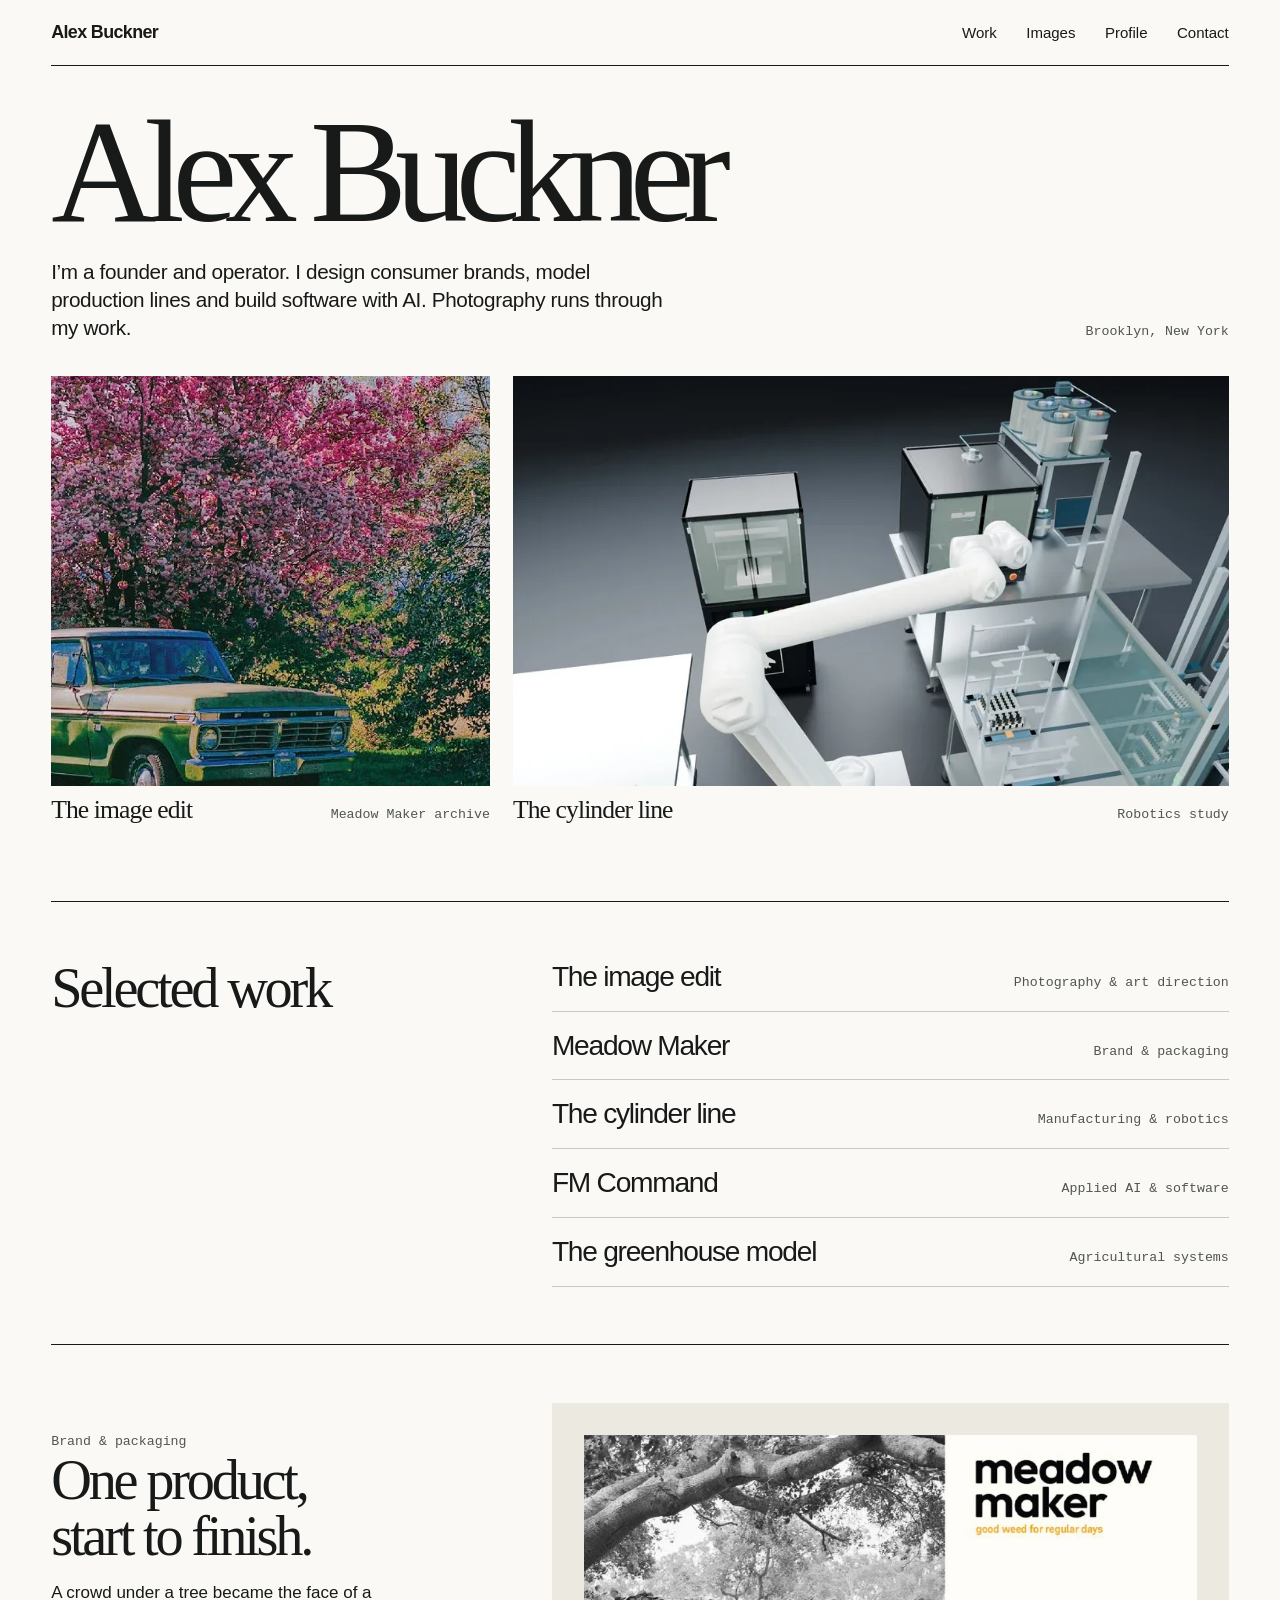
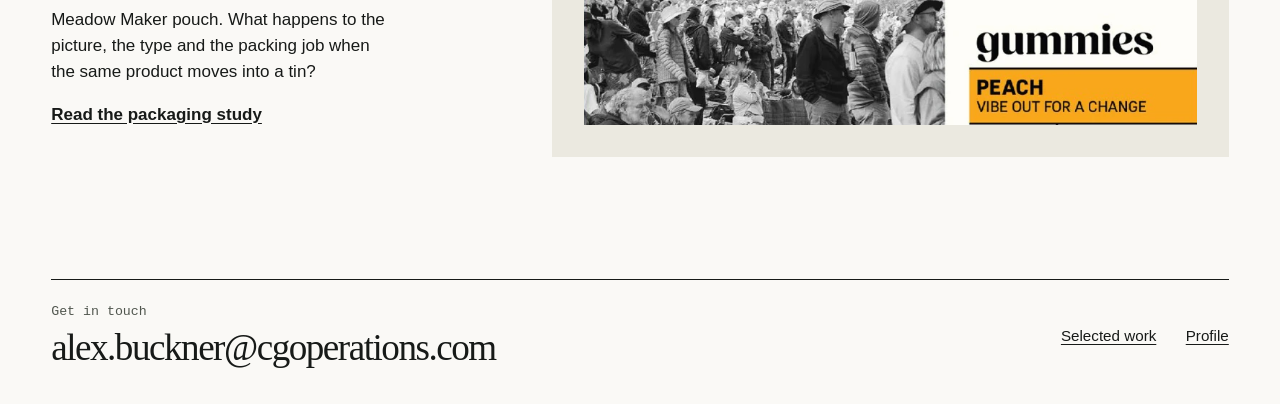
==== commit 52ac8096: "Build Alex Buckner’s personal portfolio around the work" ====
--- a/index.html
+++ b/index.html
@@ -2,289 +2,41 @@
 <html lang="en">
 <head>
 <meta charset="utf-8">
-<meta name="viewport" content="width=device-width, initial-scale=1">
-<title>Alex Buckner</title>
-<meta name="description" content="Founder-operator in Brooklyn. Products, the factory that makes them, the AI that runs the business, and the film that tells the story.">
-<meta property="og:title" content="Alex Buckner">
-<meta property="og:description" content="Founder-operator in Brooklyn. Products, the factory that makes them, the AI that runs the business, and the film that tells the story.">
-<link rel="preconnect" href="https://fonts.googleapis.com">
-<link rel="preconnect" href="https://fonts.gstatic.com" crossorigin>
-<link href="https://fonts.googleapis.com/css2?family=Archivo:wdth,wght@62..125,100..900&family=Geist:wght@100..900&family=Geist+Mono:wght@100..900&display=swap" rel="stylesheet">
-<style>
-@view-transition{navigation:auto}
-body{margin:0}
-p{margin:0}
-a{color:#000}a:hover{color:#1F5EFF}
-a:focus-visible,button:focus-visible{outline:3px solid #1F5EFF;outline-offset:3px}
-.wrap{max-width:1200px;margin:0 auto;padding:0 clamp(20px,5vw,64px)}
-.wide{font-family:'Archivo',system-ui,sans-serif;font-stretch:125%;font-weight:700;letter-spacing:-0.02em;line-height:1.08;margin:0;text-wrap:balance}
-.h3{font-family:'Archivo',system-ui,sans-serif;margin:0;font-size:21px;font-weight:700;font-stretch:112%;line-height:1.2}
-.sub{color:#45454D;font-size:16px}
-.mono{font-family:'Geist Mono',ui-monospace,monospace;font-size:13px;line-height:1.45;color:#45454D}
-.row{display:flex;flex-wrap:wrap;gap:32px 24px}
-.item{min-width:0;display:flex;flex-direction:column;gap:10px}
-.shot.pouch-proof{padding:0;justify-content:center;background:#fff}
-.pouch-proof img{display:block;width:100%;height:100%;object-fit:contain}
-.product-art{margin:0;position:relative;overflow:hidden;aspect-ratio:4 / 5;border:1.5px solid #000;border-radius:2px;background:#fff;display:flex;flex-direction:column}
-.product-art-copy{min-height:0;flex:1;width:100%;object-fit:cover;object-position:50% 48%;display:block}
-.product-art figcaption{padding:13px 16px;border-top:1px solid #C9C9CF}
-.product-art figcaption img{display:block;width:min(48%,135px);height:auto}
-.g4{display:grid;grid-template-columns:repeat(auto-fill,minmax(230px,1fr));gap:32px 24px}
-.g3{display:grid;grid-template-columns:repeat(auto-fill,minmax(300px,1fr));gap:32px 24px}
-.frame{box-sizing:border-box;border:1.5px solid #000;border-radius:2px;background:#F4F4F6;display:flex;align-items:flex-end;padding:12px}
-.slot{box-sizing:border-box;border:1.5px dashed #85858F;border-radius:2px;display:flex;align-items:center;padding:14px;min-height:60px}
-.tag{font-family:'Geist',system-ui,sans-serif;background:#FFD60A;color:#000;font-weight:600;font-size:12px;padding:3px 8px;border-radius:4px;margin-right:8px;white-space:nowrap}
-.nav{display:inline-flex;align-items:center;min-height:44px;text-decoration:none;font-weight:500}
-.btn{display:inline-flex;align-items:center;min-height:48px;padding:0 22px;border-radius:10px;background:#000;color:#fff;font-weight:600;text-decoration:none;border:2px solid #000;transition:transform .12s ease-out}
-.btn:hover{color:#fff;background:#1F5EFF;border-color:#1F5EFF}
-.btn:active{transform:scale(.97)}
-.u{text-decoration:none;background-repeat:no-repeat;background-position:0 100%;padding-bottom:.05em;transition:background-size .24s cubic-bezier(.23,1,.32,1)}
-.shot{position:absolute;inset:0;box-sizing:border-box;display:flex;flex-direction:column;justify-content:space-between;padding:clamp(14px,2.2vw,26px);background:#F4F4F6;transition:opacity .3s ease}
-.tab{display:inline-flex;align-items:center;gap:8px;min-height:44px;padding:0 2px;background:none;border:0;border-bottom:3px solid transparent;font:inherit;font-size:15px;font-weight:500;color:#000;cursor:pointer}
-.key{flex:none;width:12px;height:12px;border-radius:2px}
-.layer{display:flex;flex-wrap:wrap;gap:20px 48px;border-top:1px solid #C9C9CF;padding-top:22px;margin-top:10px}
-.lhead{flex:1 1 240px;min-width:0;display:flex;flex-direction:column;gap:8px}
-.lbody{flex:2.4 1 420px;min-width:0}
-.g2{display:grid;grid-template-columns:repeat(auto-fill,minmax(190px,1fr));gap:28px 24px}
-.kv{display:flex;flex-wrap:wrap;gap:2px 16px;padding:9px 14px;border-top:1px solid #C9C9CF}
-.k{flex:0 0 100px}
-.chip{font-family:'Geist Mono',ui-monospace,monospace;font-size:13px;color:#000;border:1px solid #000;border-radius:2px;padding:4px 10px}
-.chap{border-top:1.5px solid #000;padding-top:18px;display:flex;flex-wrap:wrap;gap:6px 28px;align-items:baseline;font-size:clamp(26px,3.2vw,40px)}
-@media (prefers-reduced-motion:no-preference){
-.u{animation:draw .4s cubic-bezier(.23,1,.32,1) backwards}
-.ap{animation:open .8s cubic-bezier(.23,1,.32,1) .3s backwards}
-@keyframes draw{from{background-size:0% .11em}}
-@keyframes open{from{clip-path:inset(49% 0 49% 0)}}
-}
-</style>
-<link rel="stylesheet" href="process.css">
-<meta property="og:image" content="https://raw.githubusercontent.com/MeadowMakerAi/alex-buckner-site/5cb89fbb70b354f0ed1d31b11ddab73fe7e5b4e9/assets/meadow-maker-peach-proof.webp">
-</head>
-<body>
-<div style="font-family: 'Geist', system-ui, sans-serif; font-size: 17px; line-height: 1.5; color: #000; background: #fff">
-
-<header class="wrap" style="display: flex; flex-wrap: wrap; align-items: center; justify-content: space-between; gap: 8px 24px; padding-top: 18px; padding-bottom: 18px">
-<a href="index.html" class="nav" style="font-family: 'Archivo', system-ui, sans-serif; font-stretch: 125%; font-weight: 700; font-size: 19px">Alex Buckner</a>
-<nav aria-label="Main" style="display: flex; flex-wrap: wrap; align-items: center; gap: 6px 26px">
-<a href="#work" class="nav">Work</a>
-<a href="fm-command.html" class="nav">FM Command</a>
-<a href="about.html" class="nav">About</a>
-<a href="#contact" class="btn">Get in touch</a>
-</nav>
-</header>
-
-<section id="studio" class="wrap founder-film" aria-labelledby="film-title">
-  <header class="film-intro">
-    <div><p class="studio-key mono">Alex Buckner / A film in development</p><h1 class="wide" id="film-title">From the first frame.</h1></div>
-    <p class="film-lead">I want to follow a photograph from my Mamiya 7 onto a folded carton, and a plum from the orchard into the gummy that goes inside.</p>
-  </header>
-  <figure class="film-frame">
-    <!-- film-screen-start -->
-    <img class="original-proof" src="assets/meadow-maker-peach-proof.webp" width="850" height="403" alt="Original Peach pouch proof featuring the crowd photograph and Meadow Maker wordmark.">
-    <figcaption><strong>Original Meadow Maker artwork</strong><span>The proposed film carries this photograph onto a hinged paperboard carton.</span></figcaption>
-    <!-- film-screen-end -->
-  </figure>
-  <div class="film-links"><details id="shot-list"><summary>Read the shooting sequence</summary><ol class="shot-list"><li><span class="shot-time mono">0:00</span><div><strong>At the workbench</strong><p>Alex steps into the light. The camera is already on the table. Hold until his hand enters the frame.</p></div></li><li><span class="shot-time mono">0:03</span><div><strong>The pickup</strong><p>Stay close on the thumb, strap and weight of the Mamiya 7 as it leaves the table.</p></div></li><li><span class="shot-time mono">0:05</span><div><strong>The exposure</strong><p>Over Alex’s shoulder, settle on a gesture in the crowd. Cut on the shutter.</p></div></li><li><span class="shot-time mono">0:08</span><div><strong>Develop</strong><p>Match the rotation of the film advance to the turn of the closed developing tank.</p></div></li><li><span class="shot-time mono">0:11</span><div><strong>Read the negative</strong><p>Lift the dry strip to the light. Let the loupe stop on one frame.</p></div></li><li><span class="shot-time mono">0:13</span><div><strong>Scan the frame</strong><p>Keep the same orientation as the negative settles into the scanner holder.</p></div></li><li><span class="shot-time mono">0:15</span><div><strong>The frame</strong><p>The Meadow Maker crowd artwork fills the screen. Hold long enough to choose a face.</p></div></li><li><span class="shot-time mono">0:18</span><div><strong>Choose the stock</strong><p>Rake light across two boards. Alex bends the toothier sheet and feels it spring back.</p></div></li><li><span class="shot-time mono">0:21</span><div><strong>Make the proof</strong><p>Move the crop and flavor band into register on the flat sheet. Keep the wordmark clear of the score.</p></div></li><li><span class="shot-time mono">0:25</span><div><strong>Cut, crease and glue</strong><p>After printing, reveal the cut edges, score channels and six glue locations in the structural study.</p></div></li><li><span class="shot-time mono">0:28</span><div><strong>Open the carton</strong><p>Match-cut from the flat conversion proof to the pre-glued carton. Lift the tray walls and leave the hinged lid open.</p></div></li><li><span class="shot-time mono">0:32</span><div><strong>Pick the plum</strong><p>Stay with the stem as the fruit twists free of the branch.</p></div></li><li><span class="shot-time mono">0:34</span><div><strong>Choose the fruit</strong><p>At the farm, turn a ripe plum in the hand. Match the skin to the ink on the carton.</p></div></li><li><span class="shot-time mono">0:36</span><div><strong>Pit the plums</strong><p>Cut at the stone and turn the halves apart. Carry that motion into the pan.</p></div></li><li><span class="shot-time mono">0:38</span><div><strong>Add the honey</strong><p>Hold on the ribbon of honey until it disappears between the pieces of fruit.</p></div></li><li><span class="shot-time mono">0:41</span><div><strong>Test the jam</strong><p>Draw a spoon through a cooled sample of plum-honey jam. Follow the same flavor into a gummy-base trial.</p></div></li><li><span class="shot-time mono">0:44</span><div><strong>From jam to gummy base</strong><p>Fold the trial jam into the gummy base; cut on the first smooth ribbon.</p></div></li><li><span class="shot-time mono">0:47</span><div><strong>Deposit</strong><p>Follow one stream into one mold cavity. Cut from that single piece to the repeatable row.</p></div></li><li><span class="shot-time mono">0:50</span><div><strong>Release the pieces</strong><p>Peel the flexible mold away. Watch the piece hold its corners.</p></div></li><li><span class="shot-time mono">0:52</span><div><strong>Cure</strong><p>Release the set pieces onto trays. Hold low on the rows as the rack slides into place.</p></div></li><li><span class="shot-time mono">0:55</span><div><strong>Check the run</strong><p>Weigh a sample, inspect its shape and set aside an imperfect piece before packing.</p></div></li><li><span class="shot-time mono">0:58</span><div><strong>Check the bite</strong><p>Pull a piece apart in the window light to examine the center.</p></div></li><li><span class="shot-time mono">1:00</span><div><strong>Taste</strong><p>Stay with the pause after Alex tastes a separate sample. Give his reaction time.</p></div></li><li><span class="shot-time mono">1:03</span><div><strong>Pack</strong><p>Lower a sealed inner pack from the accepted lot into the open carton.</p></div></li><li><span class="shot-time mono">1:06</span><div><strong>The finished pack</strong><p>Bring the lid down. Hold on the original photograph, now on the box. Let the latch be the last sound.</p></div></li></ol></details>
-    <a href="one-product-start-to-finish.html">Read the product case study</a>
-  </div>
-</section>
-<div class="wrap work-strip">
-  <p>I’m a founder and operator in Brooklyn. My work spans regulated consumer products, including cannabis and hemp.</p>
-  <nav aria-label="Explore my work"><a href="#products">Products</a><a href="#factory">Factory</a><a href="#ai">AI systems</a><a href="#film">Photo and film</a></nav>
+<meta name="viewport" content="width=device-width,initial-scale=1"><title>Alex Buckner — Selected work</title>
+<meta name="description" content="Alex Buckner is a Brooklyn-based founder and operator. Selected work in photography, brand design, manufacturing, robotics and AI.">
+<meta property="og:title" content="Alex Buckner — Selected work">
+<meta property="og:description" content="Alex Buckner is a Brooklyn-based founder and operator. Selected work in photography, brand design, manufacturing, robotics and AI.">
+<meta property="og:type" content="website">
+<meta property="og:image" content="https://raw.githubusercontent.com/MeadowMakerAi/alex-buckner-site/chatgpt/personal-portfolio/assets/alex-buckner-portfolio.jpg">
+<meta name="twitter:card" content="summary_large_image">
+<meta name="theme-color" content="#faf9f6">
+<link rel="stylesheet" href="portfolio.css"></head>
+<body><a class="skip" href="#main">Skip to content</a>
+<header class="nav frame"><a class="signature" href="index.html">Alex Buckner</a>
+<nav aria-label="Main"><a href="index.html#work">Work</a><a href="photographs.html">Images</a><a href="about.html">Profile</a><a href="#contact">Contact</a></nav></header>
+<main id="main" tabindex="-1" class="frame">
+<h1 class="nameplate">Alex Buckner</h1>
+<div class="leadline">
+<p>I’m a founder and operator. I design consumer brands, model production lines and build software with AI. Photography runs through my work.</p>
+<p class="location">Brooklyn, New York</p></div>
+<div class="feature">
+<a class="tile portrait" href="photographs.html">
+<div class="window"><img class="" src="assets/photo-pickup.webp" alt="A green pickup parked under a canopy of pink blossoms."></div>
+<div class="caption"><strong>The image edit</strong><span class="tag">Meadow Maker archive</span></div></a>
+<a class="tile wide" href="robotics.html">
+<div class="window"><img class="" src="assets/engineering-robot.webp" alt="A white tending arm reaches across the machine bed in a dark 3D model."></div>
+<div class="caption"><strong>The cylinder line</strong><span class="tag">Robotics study</span></div></a>
 </div>
-
-<section class="wrap" style="padding-bottom: 56px">
-<div class="row" style="gap: 20px 32px; border-top: 1.5px solid #000; padding-top: 18px">
-<p style="flex: 1 1 240px; font-weight: 500">Built a hemp manufacturing company to seven-figure revenue with my partner.</p>
-<p style="flex: 1 1 240px; font-weight: 500">Designed and made dozens of products for larger brands.</p>
-<p style="flex: 1 1 240px; font-weight: 500">Built a working AI operating system for my businesses, without an engineering team.</p>
-</div>
-</section>
-
-<section style="background: #F4F4F6">
-<div class="wrap" style="padding-top: 64px; padding-bottom: 64px; display: flex; flex-direction: column; gap: 22px">
-<p class="mono">What I'm building now</p>
-<p class="wide" style="font-size: clamp(22px, 2.7vw, 36px); line-height: 1.2; max-width: 980px; font-stretch: 112%">AI has shrunk the team a business needs. A small company can now run most of its own supply chain, from raw inputs to delivery, if its systems are wired into one.</p>
-<p style="max-width: 680px; color: #2B2B31">I'm building that kind of company in New York: three brands, a production facility designed in 3D before construction, and one system that runs all of it. The same idea applies to food, farming, housing, and any business that makes a physical thing.</p>
-</div>
-</section>
-
-<div id="work">
-
-<section id="products" class="wrap" style="padding-top: 72px; padding-bottom: 40px; display: flex; flex-direction: column; gap: 22px">
-<div class="chap"><p class="wide" style="font-size: inherit; color: #D6223A" aria-hidden="true">01</p><h2 class="wide" style="font-size: inherit">Products and brands</h2></div>
-<p style="max-width: 680px; color: #2B2B31">I take a consumer product from idea to shelf: the formula, the packaging, the cost model, the state labeling rules and the brand around it.</p>
-<div class="g4">
-<article class="item">
-<figure class="product-art">
-<img class="product-art-copy" src="assets/meadow-maker-crowd-detail.webp" width="498" height="623" loading="lazy" alt="A crowd beneath spreading branches, a detail from my Meadow Maker pouch artwork.">
-<figcaption><img src="assets/meadow-maker-wordmark.png" width="640" height="236" loading="lazy" alt="Meadow Maker"></figcaption>
-</figure>
-<h3 class="h3">Meadow Maker</h3>
-<p class="sub">An everyday brand for gummies and pre-rolls. My packaging pairs film photography with a narrow strip of color for each flavor.</p>
-<p class="mono">In development for New York</p>
-<a href="one-product-start-to-finish.html" style="color: #D6223A; text-underline-offset: .2em">One product, start to finish</a>
-</article>
-<article class="item">
-<div class="frame mono" style="aspect-ratio: 4 / 5"><span><span class="tag">To add</span>PABLO vape line, all flavors</span></div>
-<h3 class="h3">PABLO</h3>
-<p class="sub">A flavor-led line of vapes and gummies built around fresh-frozen flower. It started in hemp.</p>
-<p class="mono">In development for New York</p>
-</article>
-<article class="item">
-<div class="frame mono" style="aspect-ratio: 4 / 5"><span><span class="tag">To add</span>Hash Snob stash box</span></div>
-<h3 class="h3">Hash Snob</h3>
-<p class="sub">Small-batch hash products, sold with a reusable stash box that customers keep and refill.</p>
-<p class="mono">In development for New York</p>
-</article>
-<article class="item">
-<div class="frame mono" style="aspect-ratio: 4 / 5"><span><span class="tag">To add</span>Products made for other brands, grouped</span></div>
-<h3 class="h3">Made for other brands</h3>
-<p class="sub">Dozens of products designed and manufactured for larger brands at the hemp company I built with my partner.</p>
-<p class="mono"><span class="tag">To add</span>Client names, with permission</p>
-</article>
-</div>
-</section>
-
-<section id="factory" class="wrap" style="padding-top: 56px; padding-bottom: 40px; display: flex; flex-direction: column; gap: 22px">
-<div class="chap"><p class="wide" style="font-size: inherit; color: #E8590C" aria-hidden="true">02</p><h2 class="wide" style="font-size: inherit">Factory and manufacturing</h2></div>
-<p style="max-width: 680px; color: #2B2B31">I plan production before anything is bought: the floor, each line, the people at each station, and what a normal day should produce.</p>
-<div class="frame mono" style="aspect-ratio: 2.39 / 1"><span><span class="tag">To render</span>Wide view of the full production floor from the 3D planner</span></div>
-<div class="g3">
-<article class="item">
-<h3 class="h3">Montgomery Layout Studio</h3>
-<p class="sub">A 2D and 3D planning tool for a real production building. It models the equipment, the staff each task needs, the output and the cost. The operators in it walk, grip and carry like real people.</p>
-</article>
-<article class="item">
-<h3 class="h3">Production line design</h3>
-<p class="sub">Filling, pre-roll, gummy and packaging lines, taken from vendor quotes to exact positions on the floor.</p>
-</article>
-<article class="item">
-<h3 class="h3">Equipment in 3D</h3>
-<p class="sub">A model of each machine, built to the maker's dimensions, so a layout can be dragged into place and tested before money is spent.</p>
-</article>
-</div>
-</section>
-
-<section id="ai" class="wrap" style="padding-top: 56px; padding-bottom: 40px; display: flex; flex-direction: column; gap: 22px">
-<div class="chap"><p class="wide" style="font-size: inherit; color: #1F5EFF" aria-hidden="true">03</p><h2 class="wide" style="font-size: inherit">AI systems</h2></div>
-<p style="max-width: 680px; color: #2B2B31">I design AI systems that do real operating work. I build them in three layers: the data, the tools that read it, and the agents that act on it.</p>
-
-<div class="layer">
-<div class="lhead">
-<p class="mono" style="color: #1F5EFF; font-weight: 600">3.1</p>
-<h3 class="h3">The data</h3>
-<p class="sub">I start by turning a messy business into clean, linked records. Every person, company, project, place, machine and product is one defined thing, with its facts and its links to other things. Each fact is stored once and traces back to its source.</p>
-</div>
-<div class="lbody" style="display: flex; flex-wrap: wrap; gap: 20px 32px; align-items: flex-start">
-<div style="flex: 1.3 1 300px; min-width: 0; display: flex; flex-direction: column; gap: 8px">
-<div class="mono" style="border: 1.5px solid #000; border-radius: 2px">
-<p style="display: flex; flex-wrap: wrap; justify-content: space-between; gap: 2px 12px; padding: 10px 14px"><span style="color: #000; font-weight: 600">Machine</span><span>Example, demo data</span></p>
-<p class="kv"><span class="k">Name</span><span style="color: #000">Cartridge filler</span></p>
-<p class="kv"><span class="k">Located in</span><span style="color: #1F5EFF; text-decoration: underline">Production floor</span></p>
-<p class="kv"><span class="k">Part of</span><span style="color: #1F5EFF; text-decoration: underline">Filling line</span></p>
-<p class="kv"><span class="k">Needs</span><span style="color: #000">2 operators</span></p>
-<p class="kv"><span class="k">Source</span><span style="color: #1F5EFF; text-decoration: underline">Vendor quote, page 2</span></p>
-</div>
-<p class="mono">Blue values link to other records.</p>
-</div>
-<div style="flex: 1 1 220px; min-width: 0; display: flex; flex-direction: column; gap: 12px">
-<p class="mono">Kinds of thing the system knows</p>
-<div style="display: flex; flex-wrap: wrap; gap: 8px">
-<span class="chip">People</span><span class="chip">Companies</span><span class="chip">Projects</span><span class="chip">Places</span><span class="chip">Machines</span><span class="chip">Products</span><span class="chip">Documents</span><span class="chip">Tasks</span>
-</div>
-</div>
-</div>
-</div>
-
-<div class="layer">
-<div class="lhead">
-<p class="mono" style="color: #1F5EFF; font-weight: 600">3.2</p>
-<h3 class="h3">Tools built on the data</h3>
-<p class="sub">Each tool is the same set of records, seen a different way. Once the data is clean, a new tool is mostly a new view.</p>
-</div>
-<div class="lbody g2">
-<article class="item">
-<div class="frame mono" style="aspect-ratio: 16 / 10"><span><span class="tag">To record</span>Market map</span></div>
-<h3 class="h3" style="font-size: 18px">Market map</h3>
-<p class="sub">A whole state market in one picture: who makes each product, who sells it, and where the money moves. Runs on more than 5 million rows of sales records.</p>
-</article>
-<article class="item">
-<div class="frame mono" style="aspect-ratio: 16 / 10"><span><span class="tag">To record</span>Dependency graph</span></div>
-<h3 class="h3" style="font-size: 18px">Dependency graph</h3>
-<p class="sub">Every task, linked to what it is waiting on. Pick a name and see that person's work in the order it can be done.</p>
-</article>
-<article class="item">
-<div class="frame mono" style="aspect-ratio: 16 / 10"><span><span class="tag">To record</span>Store map</span></div>
-<h3 class="h3" style="font-size: 18px">Store map</h3>
-<p class="sub">Every retail store on a map, with what sells there. Built for planning sales visits.</p>
-</article>
-</div>
-</div>
-
-<div class="layer">
-<div class="lhead">
-<p class="mono" style="color: #1F5EFF; font-weight: 600">3.3</p>
-<h3 class="h3">How the agents work</h3>
-<p class="sub">Agents act on the data, and a person stays in charge of anything that matters.</p>
-</div>
-<div class="lbody g2">
-<article class="item">
-<h3 class="h3" style="font-size: 18px">One loop</h3>
-<p class="sub">Capture, check, record, act, verify. The result of every action goes back in as new evidence.</p>
-</article>
-<article class="item">
-<h3 class="h3" style="font-size: 18px">Permission by risk</h3>
-<p class="sub">Changes that are easy to undo go straight in. Serious ones wait for a yes.</p>
-</article>
-<article class="item">
-<h3 class="h3" style="font-size: 18px">Agents on a schedule</h3>
-<p class="sub">One writes a sales strategy every week. One checks email and the record every hour and proposes updates.</p>
-</article>
-</div>
-</div>
-
-<article style="border-top: 1px solid #C9C9CF; padding-top: 28px; display: flex; flex-wrap: wrap; gap: 24px 40px; align-items: center">
-<div class="frame mono" style="flex: 1.5 1 380px; min-width: 0; aspect-ratio: 16 / 10"><span><span class="tag">To record</span>FM Command running on demo data</span></div>
-<div style="flex: 1 1 300px; min-width: 0; display: flex; flex-direction: column; gap: 14px; align-items: flex-start">
-<p class="mono">All three layers in one system</p>
-<h3 class="wide" style="font-size: clamp(28px, 3.4vw, 44px)">FM Command</h3>
-<p>The operating system I built for my own businesses. It keeps one current record of everything (people, projects, equipment, money owed) and lets AI agents act on it with permission.</p>
-<a href="fm-command.html" class="btn">Read the case study</a>
-</div>
-</article>
-</section>
-
-<section id="film" class="wrap" style="padding-top: 56px; padding-bottom: 80px; display: flex; flex-direction: column; gap: 22px">
-<div class="chap"><p class="wide" style="font-size: inherit; color: #000" aria-hidden="true">04</p><h2 class="wide" style="font-size: inherit">Photo and film</h2></div>
-<p style="max-width: 680px; color: #2B2B31">I photograph the products, the places and the people who make them. Short films about how things get built come next.</p>
-<div style="display: grid; grid-template-columns: repeat(auto-fill, minmax(130px, 1fr)); gap: 10px">
-<div class="frame mono" style="grid-column: span 2; aspect-ratio: 3 / 2"><span><span class="tag">To add</span>Six of your strongest photographs, uncropped</span></div>
-<div class="frame" style="aspect-ratio: 3 / 4"></div>
-<div class="frame" style="aspect-ratio: 3 / 4"></div>
-<div class="frame" style="aspect-ratio: 3 / 4"></div>
-<div class="frame" style="aspect-ratio: 3 / 4"></div>
-<div class="frame" style="aspect-ratio: 3 / 4"></div>
-</div>
-<p class="mono">Contact sheet 01</p>
-</section>
-
-</div>
-
-<footer id="contact" class="wrap" style="padding-bottom: 56px">
-<div style="border-top: 1.5px solid #000; padding-top: 40px; display: flex; flex-direction: column; gap: 22px">
-<h2 class="wide" style="font-size: clamp(30px, 4.4vw, 60px)">Get in touch</h2>
-<p style="max-width: 640px; color: #2B2B31">I like talking with people who build physical products, factories and AI systems. Write to me.</p>
-<div class="row" style="gap: 12px">
-<p class="slot mono" style="flex: 1 1 240px"><span class="tag">To add</span>Your email address</p>
-<p class="slot mono" style="flex: 1 1 240px"><span class="tag">To add</span>LinkedIn link</p>
-<p class="slot mono" style="flex: 1 1 240px"><span class="tag">To add</span>Links to the three brand sites</p>
-</div>
-<p class="mono" style="margin-top: 28px">Alex Buckner, Brooklyn, New York</p>
-</div>
-</footer>
-
-</div>
-
-</body>
-</html>
+<section id="work" class="directory">
+<div>
+<h2 class="sectionname">Selected work</h2></div>
+<div><a class="indexlink" href="photographs.html"><strong>The image edit</strong><span class="tag">Photography &amp; art direction</span></a><a class="indexlink" href="one-product-start-to-finish.html"><strong>Meadow Maker</strong><span class="tag">Brand &amp; packaging</span></a><a class="indexlink" href="robotics.html"><strong>The cylinder line</strong><span class="tag">Manufacturing &amp; robotics</span></a><a class="indexlink" href="fm-command.html"><strong>FM Command</strong><span class="tag">Applied AI &amp; software</span></a><a class="indexlink" href="greenhouse.html"><strong>The greenhouse model</strong><span class="tag">Agricultural systems</span></a></div></section>
+<section class="brandFeature" id="products">
+<div>
+<p class="kicker">Brand &amp; packaging</p>
+<h2>One product,<br>start to finish.</h2>
+<p>A crowd under a tree became the face of a Meadow Maker pouch. What happens to the picture, the type and the packing job when the same product moves into a tin?</p><a class="text-link" href="one-product-start-to-finish.html">Read the packaging study</a></div><a class="proof" href="one-product-start-to-finish.html" aria-label="View the Meadow Maker packaging study"><img class="" src="assets/meadow-maker-peach-proof.webp" alt="The Peach print proof with a black-and-white crowd photograph beside the Meadow Maker wordmark and orange flavor strip." loading="lazy"></a></section></main>
+<footer class="footer frame" id="contact">
+<div>
+<p class="kicker">Get in touch</p><a class="email" href="mailto:alex.buckner@cgoperations.com">alex.buckner@cgoperations.com</a></div>
+<nav class="footlinks" aria-label="Footer"><a href="index.html#work">Selected work</a><a href="about.html">Profile</a></nav></footer></body></html>
--- a/portfolio.css
+++ b/portfolio.css
@@ -0,0 +1,592 @@
+:root {
+  --paper:#faf9f6;
+  --ink:#171a18;
+  --muted:#50564e;
+  --line:#c7cac1;
+  --accent:#81412e;
+  --display:Georgia,"Times New Roman",serif;
+  --sans:Arial,Helvetica,sans-serif;
+  --mono:"Courier New",monospace;
+}
+
+* {
+  box-sizing:border-box;
+}
+
+html {
+  scroll-padding-top:1rem;
+}
+
+body {
+  margin:0;
+  background:var(--paper);
+  color:var(--ink);
+  font:1.0625rem/1.55 var(--sans);
+}
+
+h1,h2,h3,p,figure {
+  margin:0;
+}
+
+a {
+  color:inherit;
+  text-underline-offset:.2em;
+}
+
+a:hover {
+  text-decoration-thickness:2px;
+}
+
+a:focus-visible,button:focus-visible,summary:focus-visible {
+  outline:3px solid #285dc1;
+  outline-offset:4px;
+}
+
+img {
+  display:block;
+  width:100%;
+  height:auto;
+}
+
+.frame {
+  width:min(100% - clamp(36px,8vw,128px),1480px);
+  margin-inline:auto;
+}
+
+.nav {
+  display:flex;
+  justify-content:space-between;
+  align-items:center;
+  gap:12px;
+  border-bottom:1px solid var(--ink);
+  min-height:66px;
+}
+
+.nav nav,.footlinks {
+  display:flex;
+  align-items:center;
+  gap:clamp(14px,2.3vw,36px);
+}
+
+.nav a {
+  display:inline-flex;
+  align-items:center;
+  min-height:44px;
+  text-decoration:none;
+  font-size:.94rem;
+}
+
+.nav a:hover,.nav a[aria-current] {
+  text-decoration:underline;
+}
+
+.nav .signature {
+  font-weight:700;
+  letter-spacing:-.035em;
+  font-size:1.12rem;
+}
+
+.skip {
+  position:absolute;
+  left:12px;
+  top:-6rem;
+  background:white;
+  padding:12px;
+  z-index:9;
+}
+
+.skip:focus {
+  top:5px;
+}
+
+.eyebrow,.kicker,.credit,.tag,.note,.location {
+  font: .83rem/1.45 var(--mono);
+  color:var(--muted);
+}
+
+.nameplate {
+  font:500 clamp(3.8rem,11.4vw,11.6rem)/.94 var(--display);
+  letter-spacing:-.084em;
+  padding:clamp(24px,3vw,55px) 0 0;
+}
+
+.leadline {
+  display:flex;
+  justify-content:space-between;
+  align-items:flex-end;
+  gap:20px;
+  padding:16px 0 clamp(24px,2.7vw,40px);
+}
+
+.leadline p:first-child {
+  max-width:55ch;
+  font-size:clamp(1.06rem,1.62vw,1.55rem);
+  line-height:1.35;
+  letter-spacing:-.018em;
+}
+
+.location {
+  white-space:nowrap;
+}
+
+.feature {
+  display:grid;
+  grid-template-columns: .95fr 1.55fr;
+  gap:clamp(12px,1.8vw,30px);
+}
+
+.tile {
+  display:block;
+  text-decoration:none;
+  min-width:0;
+}
+
+.tile .window {
+  overflow:hidden;
+  background:#dedfd9;
+}
+
+.feature .window {
+  height:clamp(260px,32vw,505px);
+}
+
+.tile img {
+  height:100%;
+  object-fit:cover;
+}
+
+.tile:hover .caption strong,.indexlink:hover strong {
+  text-decoration:underline;
+}
+
+.feature .portrait img {
+  object-position:50% 68%;
+}
+
+.feature .wide img {
+  object-position:50% 54%;
+}
+
+.caption {
+  display:flex;
+  justify-content:space-between;
+  align-items:baseline;
+  gap:10px;
+  padding-top:9px;
+}
+
+.caption strong {
+  font:normal clamp(1.3rem,2vw,2rem)/1.16 var(--display);
+  letter-spacing:-.035em;
+}
+
+.caption .tag {
+  text-align:right;
+}
+
+.directory,.spread,.brandFeature,.profile-split {
+  display:grid;
+  grid-template-columns:minmax(0,1fr) minmax(0,1.55fr);
+  gap:clamp(24px,5vw,90px);
+  border-top:1px solid var(--ink);
+  padding-block:clamp(28px,4.5vw,72px);
+}
+
+.directory {
+  margin:clamp(45px,6vw,92px) 0 0;
+}
+
+.sectionname,.spread h2,.brandFeature h2,.profile-split h2 {
+  font:normal clamp(2rem,4.4vw,4.4rem)/1 var(--display);
+  letter-spacing:-.057em;
+}
+
+.sectionname + p,.brandFeature h2 + p,.profile-split h2 + p {
+  margin-top:16px;
+  max-width:36ch;
+}
+
+.indexlink {
+  display:grid;
+  grid-template-columns:minmax(0,1fr) minmax(100px,.64fr);
+  gap:8px 16px;
+  align-items:baseline;
+  padding:17px 0;
+  border-bottom:1px solid var(--line);
+  text-decoration:none;
+}
+
+.indexlink:first-child {
+  padding-top:0;
+}
+
+.indexlink strong {
+  font:500 clamp(1.3rem,2.2vw,2.1rem)/1.2 var(--sans);
+  letter-spacing:-.045em;
+}
+
+.indexlink .tag {
+  text-align:right;
+}
+
+.brandFeature {
+  align-items:center;
+}
+
+.brandFeature .proof {
+  background:#ebe9e0;
+  padding:clamp(12px,2.5vw,44px);
+}
+
+.text-link {
+  display:inline-block;
+  margin-top:1rem;
+  font-weight:600;
+}
+
+.footer {
+  margin-top:clamp(36px,5vw,78px);
+  border-top:1px solid var(--ink);
+  padding:22px 0 34px;
+  display:flex;
+  align-items:center;
+  justify-content:space-between;
+  gap:1rem;
+  flex-wrap:wrap;
+}
+
+.footer a {
+  display:inline-flex;
+  min-height:44px;
+  align-items:center;
+}
+
+.footer .email {
+  font:normal clamp(1.15rem,2.9vw,2.6rem)/1.1 var(--display);
+  letter-spacing:-.04em;
+  text-decoration:none;
+}
+
+.footer .email:hover {
+  text-decoration:underline;
+}
+
+.footer p {
+  margin-bottom:5px;
+}
+
+.footlinks {
+  font-size:.95rem;
+}
+
+.entry {
+  padding:clamp(36px,5.2vw,86px) 0 clamp(28px,4vw,64px);
+  max-width:1080px;
+}
+
+.entry .kicker {
+  margin-bottom:.65rem;
+}
+
+.project-title {
+  font:normal clamp(3rem,8.2vw,8.1rem)/.96 var(--display);
+  letter-spacing:-.07em;
+}
+
+.entry>p:last-child:not(.kicker) {
+  font:normal clamp(1.16rem,2.1vw,1.9rem)/1.37 var(--sans);
+  letter-spacing:-.025em;
+  max-width:54ch;
+  margin-top:1.2rem;
+}
+
+.gallery {
+  display:grid;
+  grid-template-columns:repeat(3,minmax(0,1fr));
+  gap:clamp(26px,4vw,62px) clamp(12px,2.5vw,42px);
+}
+
+.gallery a {
+  display:block;
+  cursor:zoom-in;
+}
+
+.gallery img {
+  aspect-ratio:593/743;
+  object-fit:cover;
+}
+
+.credit {
+  margin-top:9px;
+}
+
+.gallery-note {
+  margin:2rem 0;
+}
+
+.viewer {
+  border:0;
+  padding:0;
+  background:var(--paper);
+  color:var(--ink);
+  width:min(640px,94vw);
+  max-height:94dvh;
+}
+
+.viewer::backdrop {
+  background:#121512e8;
+}
+
+.viewer figure {
+  padding:12px;
+}
+
+.viewer img {
+  object-fit:contain;
+  width:100%;
+  height:min(70vh,800px);
+}
+
+.viewer figcaption {
+  padding:10px 0 0;
+}
+
+.viewcontrols {
+  display:flex;
+  gap:8px;
+  padding:10px 12px 0;
+}
+
+.viewcontrols button {
+  min-height:44px;
+  padding:0 15px;
+  background:transparent;
+  border:1px solid var(--line);
+  font:inherit;
+  cursor:pointer;
+  color:var(--ink);
+}
+
+.viewcontrols button:last-child {
+  margin-left:auto;
+}
+
+.panorama img {
+  max-height:640px;
+  object-fit:contain;
+  background:#191d1d;
+}
+
+.panorama {
+  margin-bottom:clamp(30px,5vw,75px);
+}
+
+.copy-block {
+  max-width:65ch;
+}
+
+.copy-block p+p,.demo-row p {
+  margin-top:1em;
+}
+
+.detailgrid {
+  display:grid;
+  grid-template-columns:1fr 1fr;
+  gap:clamp(16px,3vw,44px);
+  margin-bottom:2rem;
+}
+
+.detailgrid img {
+  aspect-ratio:16/9;
+  object-fit:cover;
+}
+
+.detailgrid h3 {
+  font:normal 1.8rem/1.1 var(--display);
+  margin:.7rem 0;
+}
+
+.demo-row {
+  border-bottom:1px solid var(--line);
+  padding:10px 0;
+}
+
+.demo-row:first-child {
+  border-top:1px solid var(--line);
+}
+
+.demo-row summary {
+  cursor:pointer;
+  font-size:1.15rem;
+  font-weight:600;
+  padding:8px 0;
+}
+
+.demo-row p {
+  padding-bottom:12px;
+  margin-top:0;
+}
+
+.spread .copy-block h2 {
+  margin-bottom:1rem;
+}
+
+.profile-links {
+  margin-top:1.2rem;
+  display:flex;
+  gap:1.1rem;
+  flex-wrap:wrap;
+}
+
+.systems {
+  padding:clamp(20px,3.5vw,55px);
+  background:#23382d;
+  color:#f6f7ee;
+}
+
+.systems .kicker {
+  color:#d5e7d0;
+}
+
+.systems dl {
+  margin:1rem 0 0;
+}
+
+.systems dl div {
+  border-top:1px solid #6d8271;
+  display:grid;
+  grid-template-columns:1fr 2fr;
+  gap:1rem;
+  padding:14px 0;
+}
+
+.systems dt {
+  font-family:var(--mono);
+}
+
+.systems dd {
+  margin:0;
+}
+
+.compact {
+  max-width:69ch;
+}
+
+.compact p+p {
+  margin-top:1rem;
+}
+
+@media(max-width:840px) {
+  .feature {
+    grid-template-columns:1fr 1.25fr;
+  }
+  .feature .window {
+    height:clamp(240px,35vw,350px);
+  }
+  .caption {
+    display:block;
+  }
+  .caption .tag {
+    display:block;
+    text-align:left;
+    margin-top:3px;
+  }
+  .directory,.spread,.profile-split,.brandFeature {
+    grid-template-columns:.83fr 1.17fr;
+  }
+  .indexlink {
+    grid-template-columns:1fr;
+  }
+  .indexlink .tag {
+    text-align:left;
+  }
+}
+
+@media(max-width:600px) {
+  .frame {
+    width:calc(100% - 36px);
+  }
+  .nav {
+    min-height:53px;
+  }
+  .nav nav {
+    gap:14px;
+  }
+  .nav a {
+    font-size:.875rem;
+  }
+  .nav .signature {
+    font-size:1rem;
+  }
+  .location {
+    display:none;
+  }
+  .nameplate {
+    font-size:clamp(3.55rem,14vw,5.4rem);
+  }
+  .leadline {
+    padding:12px 0 22px;
+  }
+  .feature {
+    grid-template-columns:1fr 1fr;
+    gap:10px;
+  }
+  .feature .window {
+    height:clamp(170px,54vw,295px);
+  }
+  .feature .wide img {
+    object-position:57% center;
+  }
+  .caption strong {
+    font-size:1.25rem;
+  }
+  .caption .tag {
+    font-size:.76rem;
+  }
+  .directory,.spread,.profile-split,.brandFeature,.detailgrid {
+    grid-template-columns:1fr;
+  }
+  .directory {
+    margin-top:36px;
+  }
+  .gallery {
+    grid-template-columns:repeat(2,minmax(0,1fr));
+  }
+  .project-title {
+    font-size:clamp(3.1rem,12vw,4.7rem);
+  }
+  .entry {
+    padding-top:34px;
+  }
+  .indexlink {
+    grid-template-columns:minmax(0,1fr) minmax(80px,.53fr);
+  }
+  .indexlink .tag {
+    text-align:right;
+  }
+  .footer {
+    align-items:flex-start;
+  }
+  .footlinks {
+    gap:14px;
+  }
+  .gallery .credit {
+    font-size:.8rem;
+  }
+}
+
+@media(max-width:360px) {
+  .nav nav {
+    gap:9px;
+  }
+  .nav a {
+    font-size:.8rem;
+  }
+  .nav .signature {
+    font-size:.9rem;
+  }
+  .frame {
+    width:calc(100% - 28px);
+  }
+}
+
